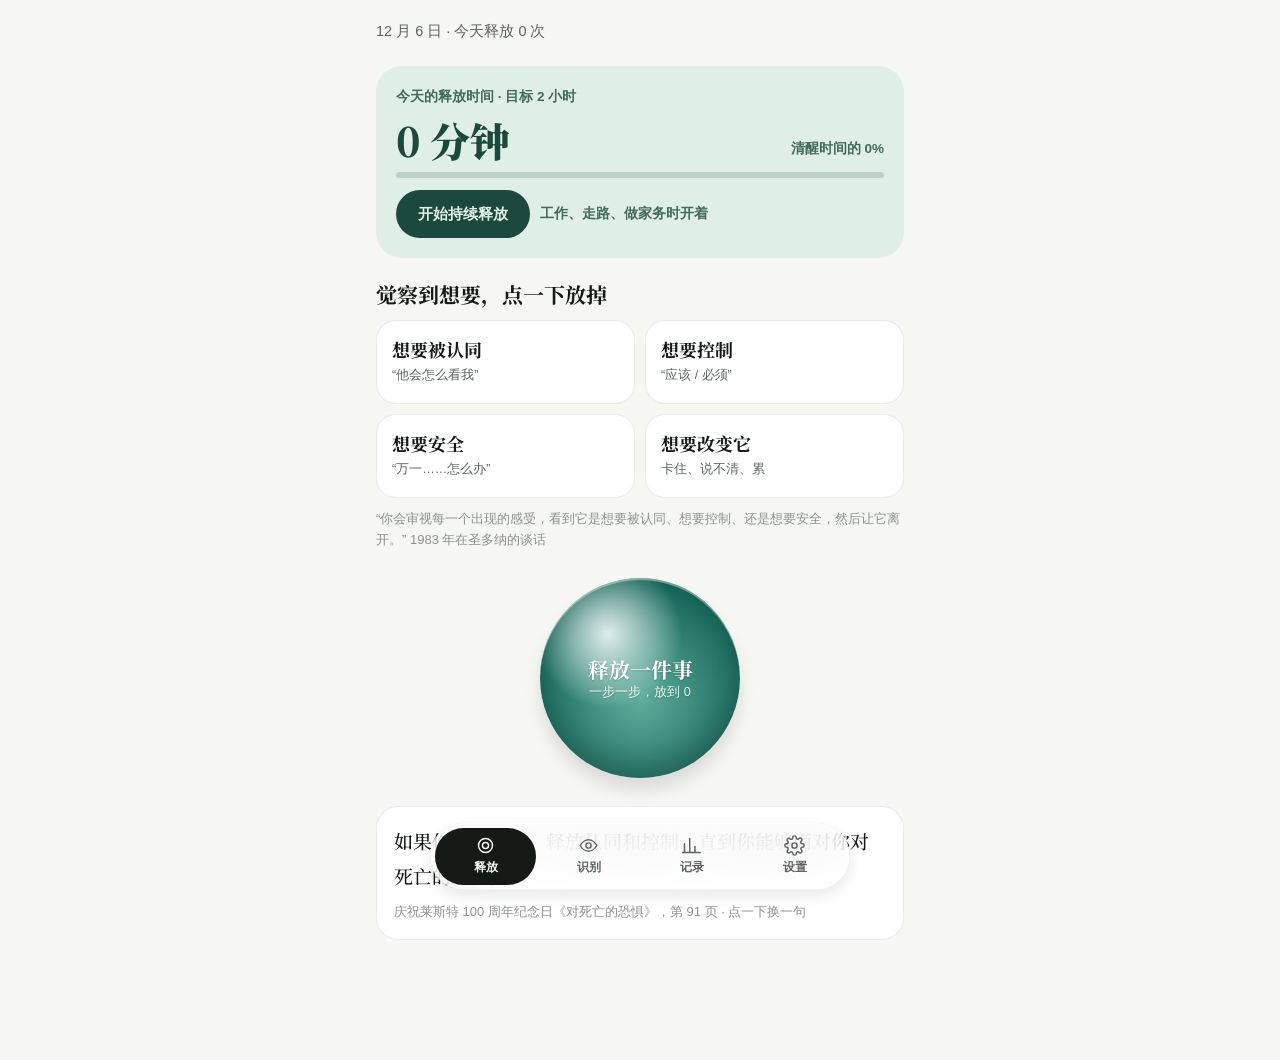
==== release-tool/index.html @ a94d062c "Add standalone all-day release tool (release-tool/) Co-Authored-By: Claude Opus 5.5 <noreply@anthrop" ====
<!doctype html>
<html lang="zh-CN">
<head>
<meta charset="utf-8">
<meta name="viewport" content="width=device-width,initial-scale=1,viewport-fit=cover">
<meta name="theme-color" content="#16685a">
<meta name="apple-mobile-web-app-capable" content="yes">
<meta name="apple-mobile-web-app-title" content="释放随身">
<link rel="manifest" href="manifest.json">
<link rel="icon" href="icon.svg" type="image/svg+xml">
<link rel="apple-touch-icon" href="icon.svg">
<style>[hidden]{display:none!important}</style>
</head>
<body>
<title>释放随身</title>
<meta name="claude:viewport-fit-sides" content="cover">
<link rel="stylesheet" href="https://fonts.googleapis.com/css2?family=Noto+Serif+SC:wght@500;700;900&display=swap">
<style>
/* Layout: a single phone-sized column; the orb is the centre of gravity. Glass only on the floating tab bar and the check-in banner. */
:root{
  --ground:#f6f6f3; --surface:#ffffff; --ink:#151a17; --ink-2:#5b645f; --ink-3:#8b938e; --line:rgba(21,26,23,.09); --wash:rgba(21,26,23,.05);
  --accent:#16685a; --accent-ink:#ffffff; --accent-wash:rgba(22,104,90,.10); --tile:#dfeee6; --tile-ink:#1b4a3c;
  --orb-2:#5fae9c; --orb-3:#16685a; --bad:#b4392f;
  --glass:rgba(255,255,255,.72); --glass-edge:rgba(255,255,255,.9); --shade:rgba(21,26,23,.10); --scrim:rgba(10,14,12,.32);
  --serif:"Noto Serif SC","Songti SC","STSong",serif;
  --sans:-apple-system,BlinkMacSystemFont,"SF Pro Text","PingFang SC","Hiragino Sans GB","Noto Sans SC","Microsoft YaHei",sans-serif;
  --ease:cubic-bezier(.22,1,.36,1);
}
@media (prefers-color-scheme: dark){:root:not([data-theme="light"]){
  --ground:#0f1211; --surface:#181c1b; --ink:#e9eeeb; --ink-2:#a3aca7; --ink-3:#737c77; --line:rgba(233,238,235,.10); --wash:rgba(233,238,235,.06);
  --accent:#63c2ab; --accent-ink:#0b1311; --accent-wash:rgba(99,194,171,.13); --tile:#1b2b26; --tile-ink:#bfe6d8;
  --orb-2:#3f8d7b; --orb-3:#8fd8c5; --bad:#f08a80;
  --glass:rgba(30,35,33,.72); --glass-edge:rgba(255,255,255,.10); --shade:rgba(0,0,0,.35); --scrim:rgba(0,0,0,.5); color-scheme:dark}}
:root[data-theme="dark"]{
  --ground:#0f1211; --surface:#181c1b; --ink:#e9eeeb; --ink-2:#a3aca7; --ink-3:#737c77; --line:rgba(233,238,235,.10); --wash:rgba(233,238,235,.06);
  --accent:#63c2ab; --accent-ink:#0b1311; --accent-wash:rgba(99,194,171,.13); --tile:#1b2b26; --tile-ink:#bfe6d8;
  --orb-2:#3f8d7b; --orb-3:#8fd8c5; --bad:#f08a80;
  --glass:rgba(30,35,33,.72); --glass-edge:rgba(255,255,255,.10); --shade:rgba(0,0,0,.35); --scrim:rgba(0,0,0,.5); color-scheme:dark}
*{box-sizing:border-box}
html,body{background:var(--ground);color:var(--ink)}
body{margin:0;font-family:var(--sans);font-size:16px;line-height:1.65;-webkit-font-smoothing:antialiased;-webkit-tap-highlight-color:transparent}
body::before{content:"";position:fixed;inset:0 0 auto;height:env(safe-area-inset-top,0px);z-index:30;background:var(--ground)}
button{font:inherit;color:inherit;background:none;border:0;padding:0;cursor:pointer}
a{color:inherit}
:focus-visible{outline:2px solid var(--accent);outline-offset:3px;border-radius:10px}
h1,h2,h3,p{margin:0}
h1,h2,h3{font-family:var(--serif);font-weight:700;text-wrap:balance}
h1{font-size:30px;line-height:1.3}
h2{font-size:21px;line-height:1.4}
.serif{font-family:var(--serif)}
.meta{font-size:14.5px;color:var(--ink-2)}
.cap{font-size:13px;color:var(--ink-3)}
main{max-width:560px;margin:0 auto;padding-block:20px 120px;padding-left:max(16px,env(safe-area-inset-left,0px));padding-right:max(16px,env(safe-area-inset-right,0px));display:flex;flex-direction:column;gap:22px}
.row{display:flex;gap:10px;flex-wrap:wrap;align-items:center}
.split{display:flex;justify-content:space-between;align-items:baseline;gap:12px}
.btn{display:inline-flex;align-items:center;justify-content:center;gap:8px;min-height:48px;padding:0 22px;border-radius:999px;font-size:15px;font-weight:600;background:var(--wash);transition:transform .15s,background .2s}
.btn:active{transform:scale(.96)}
.btn.solid{background:var(--ink);color:var(--ground)}
.btn.acc{background:var(--accent);color:var(--accent-ink)}
.btn.sm{min-height:36px;padding:0 14px;font-size:13.5px}
.btn:disabled{opacity:.35}
.card{background:var(--surface);border-radius:22px;padding:18px;box-shadow:inset 0 0 0 1px var(--line)}
.bar{height:6px;border-radius:3px;background:var(--line);overflow:hidden}
.bar i{display:block;height:100%;border-radius:3px;background:var(--accent);transition:width .6s var(--ease)}

/* header + today */
.top{display:flex;justify-content:space-between;align-items:center}
.streak{display:inline-flex;align-items:center;gap:6px;font-weight:700;font-size:14px;color:var(--ink-2)}
.streak svg{width:16px;height:16px;color:#c2581d}
.today{background:var(--tile);color:var(--tile-ink);border-radius:26px;padding:20px;display:flex;flex-direction:column;gap:12px}
.today .big{font-family:var(--serif);font-weight:900;font-size:40px;line-height:1;font-variant-numeric:tabular-nums}
.today .bar{background:color-mix(in srgb,var(--tile-ink) 18%,transparent)}
.today .bar i{background:var(--tile-ink)}
.today .k{font-size:13.5px;font-weight:600;opacity:.8}
.live{display:inline-flex;align-items:center;gap:8px;font-variant-numeric:tabular-nums;font-weight:700}
.live i{width:8px;height:8px;border-radius:50%;background:var(--tile-ink)}
.today .btn{background:var(--tile-ink);color:var(--tile)}
.today .btn.ghost{background:color-mix(in srgb,var(--tile-ink) 12%,transparent);color:var(--tile-ink)}

/* orb */
.orbbox{display:grid;place-items:center;padding:6px 0}
.orbbtn{width:min(52vw,200px);aspect-ratio:1;border-radius:50%;position:relative;display:grid;place-items:center;transition:transform .4s var(--ease)}
.orbbtn:active{transform:scale(.95)}
.orb{position:absolute;inset:0;border-radius:50%;
  background:radial-gradient(circle at 34% 28%,rgba(255,255,255,.85),rgba(255,255,255,0) 38%),radial-gradient(circle at 50% 60%,var(--orb-2),var(--orb-3) 72%);
  box-shadow:inset 0 -14px 28px rgba(0,0,0,.18),inset 0 2px 0 rgba(255,255,255,.4),0 12px 16px rgba(21,26,23,.12)}
.orbbtn .lbl{position:relative;font-family:var(--serif);font-weight:700;font-size:21px;color:#fff;text-shadow:0 1px 2px rgba(0,0,0,.2);text-align:center;line-height:1.4}
.orbbtn .lbl small{display:block;font-family:var(--sans);font-size:12.5px;font-weight:500;opacity:.9}
.breathe{animation:breathe 7s ease-in-out infinite}
@keyframes breathe{0%,100%{transform:scale(.95)}50%{transform:scale(1.03)}}

/* quick release */
.quick{display:grid;grid-template-columns:repeat(2,minmax(0,1fr));gap:10px}
.q{background:var(--surface);border-radius:20px;padding:15px 16px;text-align:left;display:flex;flex-direction:column;gap:2px;box-shadow:inset 0 0 0 1px var(--line);transition:transform .15s var(--ease),background .25s;position:relative;min-height:84px}
.q:active{transform:scale(.96)}
.q b{font-family:var(--serif);font-size:18px}
.q small{font-size:12.5px;color:var(--ink-2);line-height:1.5}
.q .n{position:absolute;right:14px;top:12px;font-family:var(--serif);font-weight:900;font-size:22px;color:var(--accent);font-variant-numeric:tabular-nums}
.q.pop{background:var(--accent-wash)}
.quote{font-family:var(--serif);font-weight:500;font-size:19px;line-height:1.8;text-align:left}

/* tab bar */
.dock{position:fixed;left:0;right:0;bottom:calc(10px + env(safe-area-inset-bottom,0px));z-index:20;display:flex;justify-content:center;padding-left:max(12px,env(safe-area-inset-left,0px));padding-right:max(12px,env(safe-area-inset-right,0px));pointer-events:none}
.tabs{pointer-events:auto;display:flex;gap:2px;padding:5px;border-radius:999px;width:100%;max-width:420px;background:var(--glass);-webkit-backdrop-filter:blur(24px) saturate(180%);backdrop-filter:blur(24px) saturate(180%);box-shadow:inset 0 1px 0 var(--glass-edge),inset 0 0 0 .5px var(--line),0 6px 14px var(--shade)}
.tabs button{flex:1;display:flex;flex-direction:column;align-items:center;gap:2px;padding:7px 2px;border-radius:999px;font-size:12px;font-weight:600;color:var(--ink-2)}
.tabs svg{width:21px;height:21px}
.tabs .on{background:var(--ink);color:var(--ground)}

/* full-screen guided release */
.fx{position:fixed;inset:0;z-index:40;background:var(--ground);display:flex;flex-direction:column;animation:up .35s var(--ease) both}
@keyframes up{from{transform:translateY(24px);opacity:0}}
.fx-top{display:flex;align-items:center;gap:12px;padding:calc(10px + env(safe-area-inset-top,0px)) max(16px,env(safe-area-inset-right,0px)) 10px max(16px,env(safe-area-inset-left,0px))}
.fx-top .segs{flex:1}
.iconbtn{width:40px;height:40px;border-radius:50%;display:grid;place-items:center;color:var(--ink-2);flex:none}
.iconbtn svg{width:20px;height:20px}
.segs{display:grid;grid-auto-flow:column;grid-auto-columns:1fr;gap:5px}
.segs i{height:4px;border-radius:2px;background:var(--line);transition:background .4s}
.segs i.on{background:var(--accent)}
.fx-body{flex:1;overflow:auto;padding:10px max(16px,env(safe-area-inset-right,0px)) 24px max(16px,env(safe-area-inset-left,0px))}
.fx-in{max-width:560px;margin:0 auto;display:flex;flex-direction:column;gap:18px;animation:swap .3s var(--ease) both}
@keyframes swap{from{opacity:0;transform:translateX(12px)}}
.fx-foot{display:flex;gap:10px;justify-content:space-between;align-items:center;padding:12px max(16px,env(safe-area-inset-right,0px)) calc(12px + env(safe-area-inset-bottom,0px)) max(16px,env(safe-area-inset-left,0px));border-top:1px solid var(--line);background:var(--ground)}
.fx-foot>*{max-width:560px}
.chips{display:flex;gap:8px;flex-wrap:wrap}
.chip{padding:8px 14px;border-radius:999px;background:var(--surface);box-shadow:inset 0 0 0 1px var(--line);font-size:14px;font-weight:600}
.chip.on{background:var(--ink);color:var(--ground);box-shadow:none}
input[type=text],input[type=search],textarea{width:100%;font:inherit;color:var(--ink);background:var(--surface);border:0;border-radius:16px;padding:13px 16px;box-shadow:inset 0 0 0 1px var(--line)}
textarea{min-height:90px;resize:vertical}
input::placeholder,textarea::placeholder{color:var(--ink-3)}
.meter{background:var(--surface);border-radius:18px;padding:14px 16px;box-shadow:inset 0 0 0 1px var(--line);display:flex;flex-direction:column;gap:4px}
.meter input{width:100%;accent-color:var(--accent);height:28px}
.mnum{font-family:var(--serif);font-weight:900;font-size:30px;line-height:1;color:var(--accent);font-variant-numeric:tabular-nums}
.emo{display:flex;flex-direction:column;gap:12px}
.lv{display:grid;grid-template-columns:4.6em minmax(0,1fr);gap:8px;align-items:start}
.lv>b{font-family:var(--serif);padding-top:5px;font-size:15px}
.lv>b small{display:block;font-family:var(--sans);font-weight:500;font-size:11.5px;color:var(--ink-3)}
.lv.dim{opacity:.3}
.words{display:flex;flex-wrap:wrap;gap:6px}
.words button{padding:6px 11px;border-radius:999px;background:var(--surface);box-shadow:inset 0 0 0 1px var(--line);font-size:14px}
.words button.hit{background:var(--accent-wash);color:var(--accent);box-shadow:none;font-weight:700}
.wcard{width:100%;background:var(--surface);border-radius:20px;padding:16px 18px;text-align:left;display:flex;flex-direction:column;gap:8px;box-shadow:inset 0 0 0 1px var(--line)}
.wcard:active{box-shadow:inset 0 0 0 2px var(--accent)}
.wcard .h{display:flex;justify-content:space-between;align-items:center;gap:8px}
.wcard .h b{font-family:var(--serif);font-size:19px}
.wcard ul{margin:0;padding-left:1.1em;font-size:14px;line-height:1.65}
.say{display:flex;flex-wrap:wrap;gap:6px}
.say span{font-size:12.5px;padding:3px 10px;border-radius:999px;background:var(--wash);color:var(--ink-2)}
.badge{font-size:12px;font-weight:700;padding:3px 10px;border-radius:999px;background:var(--accent);color:var(--accent-ink);flex:none}
.stage{display:flex;flex-direction:column;align-items:center;gap:20px;padding:8px 0}
.ball{width:var(--s,220px);height:var(--s,220px);position:relative;opacity:var(--o,1);transition:width 1.1s var(--ease),height 1.1s var(--ease),opacity 1.1s}
.say-big{font-family:var(--serif);font-weight:500;font-size:21px;line-height:1.8;text-align:center}
.note{border-radius:16px;padding:14px 16px;background:var(--accent-wash);font-size:14px;line-height:1.7}
.levels{display:grid;grid-template-columns:repeat(3,minmax(0,1fr));gap:8px}
.levels button{padding:10px 4px;border-radius:14px;background:var(--surface);box-shadow:inset 0 0 0 1px var(--line);font-family:var(--serif);font-weight:700;font-size:15px}
.levels button.cap-l{color:var(--accent)}
.levels button.on{background:var(--ink);color:var(--ground);box-shadow:none}
.done-num{font-family:var(--serif);font-weight:900;font-size:60px;line-height:1;text-align:center;font-variant-numeric:tabular-nums}

/* check-in banner */
.ping{position:fixed;left:50%;top:calc(10px + env(safe-area-inset-top,0px));transform:translateX(-50%);z-index:50;width:min(560px,calc(100% - 24px));border-radius:22px;padding:14px;
  background:var(--glass);-webkit-backdrop-filter:blur(24px) saturate(180%);backdrop-filter:blur(24px) saturate(180%);box-shadow:inset 0 1px 0 var(--glass-edge),inset 0 0 0 .5px var(--line),0 8px 16px var(--shade);display:flex;flex-direction:column;gap:10px;animation:down .35s var(--ease) both}
@keyframes down{from{transform:translate(-50%,-16px);opacity:0}}
.ping .pq{display:grid;grid-template-columns:repeat(4,minmax(0,1fr));gap:6px}
.ping .pq button{padding:9px 2px;border-radius:12px;background:var(--surface);font-size:13px;font-weight:700;box-shadow:inset 0 0 0 1px var(--line)}

/* records */
.figs{display:grid;grid-template-columns:repeat(3,minmax(0,1fr));gap:10px}
.figs div{display:flex;flex-direction:column}
.figs b{font-family:var(--serif);font-size:28px;font-weight:900;line-height:1.15;font-variant-numeric:tabular-nums}
.figs span{font-size:12.5px;color:var(--ink-2)}
.week{display:grid;grid-template-columns:repeat(7,minmax(0,1fr));gap:8px;align-items:end;height:130px}
.week div{display:flex;flex-direction:column;align-items:center;gap:6px;height:100%;justify-content:flex-end}
.week i{display:block;width:100%;border-radius:8px 8px 3px 3px;background:var(--accent);min-height:3px}
.week i.goal{background:var(--accent-wash);box-shadow:inset 0 0 0 1px var(--accent)}
.week span{font-size:11.5px;color:var(--ink-3);font-variant-numeric:tabular-nums}
.list{background:var(--surface);border-radius:20px;overflow:hidden;box-shadow:inset 0 0 0 1px var(--line)}
.list>*{display:flex;gap:12px;align-items:center;padding:12px 16px;position:relative}
.list>*+*::before{content:"";position:absolute;top:0;left:16px;right:0;border-top:1px solid var(--line)}
.list .grow{flex:1;min-width:0;display:flex;flex-direction:column;gap:2px}
.list small{font-size:12.5px;color:var(--ink-2)}
.time{font-variant-numeric:tabular-nums;font-size:13px;color:var(--ink-3);flex:none;width:3em}
.tag{font-size:12px;padding:2px 9px;border-radius:999px;background:var(--wash);color:var(--ink-2);font-weight:600}
.tag.a{background:var(--accent-wash);color:var(--accent)}
.opts{display:flex;gap:6px;flex-wrap:wrap}
.opts button{padding:8px 14px;border-radius:999px;background:var(--surface);box-shadow:inset 0 0 0 1px var(--line);font-size:14px;font-weight:600}
.opts button.on{background:var(--ink);color:var(--ground);box-shadow:none}
.ref{display:flex;flex-direction:column;gap:10px}
@media (prefers-color-scheme: dark){:root:not([data-theme="light"]) .orbbtn .lbl{color:#0b1311;text-shadow:none}}
:root[data-theme="dark"] .orbbtn .lbl{color:#0b1311;text-shadow:none}
@media (prefers-reduced-motion:reduce){*{animation:none!important;transition:none!important}}
</style>

<main id="main"></main>
<div class="dock"><nav class="tabs" id="tabs" aria-label="主导航"></nav></div>
<div id="layer"></div>

<script>
(function(){
const QUOTES=[{"q":"最基本的就是持续释放。","c":"The Way","t":"Lesson 2 · 2-2","p":9},{"q":"你们有没有特别注意去持续释放欲望，放走更多、放走更多、放走更多，直到没有更多？","c":"The Right Path","t":"开篇","p":45},{"q":"你会审视每一个出现的感受，看到它是想要被认同、想要控制、还是想要安全，然后让它离开。","c":"百年纪念","t":"1983 年在圣多纳的谈话","p":243},{"q":"所以当你去做，这是非常轻松容易的，它们就像波浪一样浮现并离开，直到波浪停止，你也就完成了。","c":"The Way","t":"Lesson 1","p":1},{"q":"从现在开始，任何你想要的东西，都通过释放来得到它。","c":"The Way","t":"Lesson 1","p":1},{"q":"一开始可能是一天抽出一小时，然后是早上的一个小时和晚上的一个小时，接着是几个小时，然后是半天，最后你会花上一整天时间。","c":"莱斯特·利文森的私教课","t":"没有限制 Part 2","p":115},{"q":"让心智完全安静下来，就是这么简单。","c":"莱斯特·利文森的私教课","t":"释放对自由的抗拒 Part 1","p":95},{"q":"当它开始浮现，请让它离开。","c":"The Way","t":"Lesson 4","p":18},{"q":"你现在就是完全自由的，你是全能的，你是全知的，你是全在的。","c":"The Way","t":"Lesson 5","p":22},{"q":"如果你觉得累了，就释放“想要改变疲惫”，你就会恢复精力。","c":"莱斯特·利文森静修会","t":"2-2","p":140},{"q":"释放“想要改变这个模糊不清的感受”","c":"The Way","t":"Lesson 1","p":1},{"q":"当你释放了那些，在它们底端的“对死亡的恐惧”，就会自然地、明显可察觉地浮现出来，给你去释放。","c":"The Way","t":"Lesson 1","p":1},{"q":"你设置了一个缺乏、想要、欲望去搅动你的心智，当你填补了这个欲望，心智变得安静起来，从而你仅仅是存在时，这就是你所感觉到的快乐","c":"The Way","t":"Lesson 5","p":22},{"q":"你必须想要自由超过你想要这个世界。","c":"The Way","t":"Lesson 1","p":1},{"q":"无论你想要什么，仅仅通过释放来得到，我把“仅仅”这个词划重点。","c":"The Way","t":"Lesson 1","p":1},{"q":"感受并不会咬你、不会对你开枪、不会击中你的头。","c":"The Way","t":"Lesson 1","p":1},{"q":"抛出这些“为什么”实际上是在刻意逃避做释放。","c":"The Way","t":"Lesson 1","p":1},{"q":"当你释放了，你会体验到自己不是行为者的感觉。","c":"The Way","t":"Lesson 3","p":14},{"q":"这不是强迫自己，而是一种放手，让它是的感觉。","c":"The Way","t":"Lesson 3","p":14},{"q":"因为每一分被压抑的感受都在压力下想要消耗它自己。","c":"The Way","t":"Lesson 4","p":18},{"q":"你必须想要自由超过你想要世界。","c":"The Way","t":"Lesson 5","p":22},{"q":"横在你和你的终极幸福之间的唯一事物就是被压抑着的感受。","c":"The Way","t":"Lesson 6 · 6-1","p":28},{"q":"每一个关于爱的感受都是“非爱的感受”。","c":"The Way","t":"Lesson 6 · 6-1","p":28},{"q":"心智是你构建起来的东西，它是你所有念头和感受的总和。","c":"The Way","t":"Lesson 6 · 6-1","p":28},{"q":"所以，我们再一次想要它的事实证明了我们从未满足过它。","c":"The Way","t":"Lesson 6 · 6-3","p":38},{"q":"如果我真的想要它，我会放下一切，并只管去做。","c":"The Way","t":"Lesson 6 · 6-3","p":38},{"q":"但感受只是程序而已，是我们对外部世界做出反应的潜意识自动化程序。","c":"The Right Path","t":"与莱斯特的谈话 第一卷","p":55},{"q":"每一个感受都是为了维持身体的生存而作为一种生存程序被植入的。","c":"The Right Path","t":"与莱斯特的谈话 第一卷","p":55},{"q":"每一个不可能，无论多么不可能，当我们对它完全释放时，都会立即变成可能","c":"The Right Path","t":"与莱斯特的谈话 第一卷","p":55},{"q":"以无欲为目标，以释放你所有的欲望为目标","c":"The Right Path","t":"与莱斯特的谈话 第一卷","p":55},{"q":"欲望是一种匮乏的痛苦，放下对拥有它的欲望，这会暂时让我们的心智安静下来，在那一刻，我们只是存在。","c":"The Right Path","t":"与莱斯特的谈话 第二卷","p":62},{"q":"无论你想要什么，在这里实现的最慢。","c":"The Right Path","t":"第三、四卷 · 分离","p":76},{"q":"随着你放手，随着你释放，随着你脱离身体，你的存在会不断扩展，直到最终，你仅仅只是你的存在。","c":"The Right Path","t":"第三、四卷 · 分离","p":76},{"q":"每一个感受都是为了这个物理身体，作为生存程序被放入的，但是每个感受实际上都是反生存的。","c":"The Right Path","t":"第三、四卷 · 获得自由","p":79},{"q":"不再有感受，你的心智就安静了，你的真我就会显现。","c":"The Right Path","t":"第三、四卷 · 获得自由","p":79},{"q":"对死亡的恐惧也仅仅只是一种感受罢了，事实是你不会死。","c":"The Right Path","t":"第三、四卷 · 给予","p":81},{"q":"释放对死亡的恐惧，下一步释放与“一”的分离感就没那么困难了。","c":"The Right Path","t":"第三、四卷 · 小我","p":83},{"q":"大多数人释放是为了把这个世界变成一个更好的世界","c":"The Right Path","t":"第三、四卷 · 通往顶端的路","p":83},{"q":"不是因为那个人帮你满足了你的欲望，所以你的心智变得安静了，而是心智安静下来了，这就是快乐。","c":"庆祝莱斯特 100 周年纪念日","t":"开篇","p":85},{"q":"你必须想要自由超过想要世界上的任何其他事物。","c":"庆祝莱斯特 100 周年纪念日","t":"开篇","p":85},{"q":"不要再到它所不在的地方寻找了，发现你的快乐是什么——当你的心智安静下来，你就只是存在。","c":"庆祝莱斯特 100 周年纪念日","t":"想要自由","p":87},{"q":"你释放得越多，你就能释放越多，你就越能往下深入并拉出更沉重的垃圾","c":"庆祝莱斯特 100 周年纪念日","t":"想要自由","p":87},{"q":"我们的垃圾闻起来很香，我们已经习惯了，我们不想释放它","c":"庆祝莱斯特 100 周年纪念日","t":"自由状态","p":87},{"q":"所以，好好利用这个世界的沉重吧，释放它，直到没有任何沉重。","c":"庆祝莱斯特 100 周年纪念日","t":"自由状态","p":87},{"q":"如果你想知道它是什么样子，释放所有的限制，你就会看到。","c":"庆祝莱斯特 100 周年纪念日","t":"全在","p":90},{"q":"一天 24 小时，你都在为了生存而处于守卫状态，当你想要生存时，你的心智永远都不会安静下来，一直都是生死攸关。","c":"庆祝莱斯特 100 周年纪念日","t":"身体和心智","p":91},{"q":"真正的底线是对死亡的恐惧，当这些感受出现时，释放它们，直到不再有任何对死亡的恐惧。","c":"庆祝莱斯特 100 周年纪念日","t":"对死亡的恐惧","p":91},{"q":"如果你被淹没了，释放认同和控制，直到你能够面对你对死亡的恐惧。","c":"庆祝莱斯特 100 周年纪念日","t":"对死亡的恐惧","p":91},{"q":"释放它，你就超越了业力，你不是在解决它。","c":"庆祝莱斯特 100 周年纪念日","t":"关于业力","p":92},{"q":"你只是纯粹地想让他们得到他们想要的","c":"庆祝莱斯特 100 周年纪念日","t":"家人与释放","p":92},{"q":"你必须想要它超过你想要世界上的任何事","c":"庆祝莱斯特 100 周年纪念日","t":"获得自由","p":93},{"q":"每个人都拥有他或她想要的东西，你喜欢自己所拥有的吗？","c":"庆祝莱斯特 100 周年纪念日","t":"获得自由","p":93},{"q":"它是你的心智，是你让它变得嘈杂，你可以让它安静下来。","c":"莱斯特·利文森的私教课","t":"释放对自由的抗拒 Part 1","p":95},{"q":"心智永远无法让心智安静。因为心智是错误地寻求生存、安全、认同和控制的机制","c":"莱斯特·利文森的私教课","t":"释放对自由的抗拒 Part 2","p":96},{"q":"让感受浮现出来，觉察它们下面的想要被认同或想要控制，然后让它们出去。","c":"莱斯特·利文森的私教课","t":"释放对自由的抗拒 Part 2","p":96},{"q":"心智是一个非常简单的东西，它就是我们所有念头和感受的总和。","c":"莱斯特·利文森的私教课","t":"释放对自由的抗拒 Part 3","p":98},{"q":"释放获取知识的尝试，所有的知识都是分离的。真正的知识不是知识，是存在。","c":"莱斯特·利文森的私教课","t":"你能做任何事 Part 2","p":101},{"q":"你所有的想要都必须集中于“想要自由”，那么，你会在几个月内得到它。","c":"莱斯特·利文森的私教课","t":"你能做任何事 Part 3","p":102},{"q":"你怎样让心智安静呢？通过释放心智的驱动，也就是感受。","c":"莱斯特·利文森的私教课","t":"你不是身体和心智 Part 1","p":104},{"q":"在你释放相当的认同和控制之前，你无法直面自己对死亡的恐惧，它在你的内心是如此深沉、如此沉重。","c":"莱斯特·利文森的私教课","t":"你不是身体和心智 Part 3","p":107},{"q":"你利用这个世界来激起、带出感受，这样你就能释放它们。","c":"莱斯特·利文森的私教课","t":"获得自由 Part 1","p":109},{"q":"针对你的目标做释放是好的，不是为了追逐它们，而是为了让阻碍的感受浮现出来，这样你就可以释放那些感受。","c":"莱斯特·利文森的私教课","t":"获得自由 Part 1","p":109},{"q":"你生命中所做的每一件事都是在浪费时间，除了释放。","c":"莱斯特·利文森的私教课","t":"获得自由 Part 1","p":109},{"q":"问问你自己“为什么我不让它持续，并在几周内走完全程呢？”","c":"莱斯特·利文森的私教课","t":"获得自由 Part 2","p":111},{"q":"如果你释放那些障碍、那些感受，你能够拥有、成为、做任何你想做或想要的。","c":"莱斯特·利文森的私教课","t":"获得自由 Part 3","p":112},{"q":"你要做的是认识到你有多不想要这个自由状态，这是你必须做的第一件事，你必须面对它。","c":"莱斯特·利文森的私教课","t":"终极自由 Part 2","p":120},{"q":"而唯一能让你活在当下的方式就是不带有任何感受。","c":"莱斯特·利文森静修会","t":"1-1","p":125},{"q":"身体只不过是一台垃圾制造机，每个人都知道它不会永远运转下去，但我们都在试图让它无限期地持续下去。","c":"莱斯特·利文森静修会","t":"1-2","p":129},{"q":"这很简单，摆脱你的感受，你就会一直处于顶端。","c":"莱斯特·利文森静修会","t":"1-2","p":129},{"q":"所以我说，停止追逐彩虹，停止创造匮乏，这就是所谓的“欲望”，立刻释放那个匮乏的痛苦，只是做你自己。","c":"莱斯特·利文森静修会","t":"2-1","p":135},{"q":"安静心智就是摆脱思考的驱动，即感受。","c":"莱斯特·利文森静修会","t":"2-1","p":135},{"q":"现在释放这些程序其实是在解除小我程序。小我是我们所有程序的总和。","c":"莱斯特·利文森静修会","t":"3-1","p":145},{"q":"正如我们所知道的，控制并不是一个不好的词，也不是一件坏事情，“想要”才是。","c":"莱斯特·利文森静修会","t":"3-2","p":151},{"q":"更具体地说，业力就是程序。基本的程序是感受，而最基本的程序就是分离的感受。","c":"莱斯特·利文森静修会","t":"3-2","p":151},{"q":"倾向是一种惯性、是一种感受，它是一种感受，倾向从时间伊始就建立起来了","c":"与莱斯特的炉边漫谈","t":"寻找幸福 2","p":159},{"q":"你必须释放 “我不能”，因为如果你认为自己做不到，事情就会如你所想的那样发展。","c":"与莱斯特的炉边漫谈","t":"寻找幸福 3","p":160},{"q":"引导员的技能是让他们处理一个感受，让那个感受浮现出来","c":"与莱斯特的炉边漫谈","t":"活在当下 1","p":162},{"q":"如果你陷入低谷时，直面那个感受","c":"与莱斯特的炉边漫谈","t":"活在当下 1","p":162},{"q":"通过直面我的感受，引发焦虑的根源就很清晰地呈现出来了，根本不需要思考探究它","c":"与莱斯特的炉边漫谈","t":"活在当下 1","p":162},{"q":"直面一个感受就是将一个感受追溯到一个更基本的感受，直到你感受到根源的感受——想要控制或想要被认同。","c":"与莱斯特的炉边漫谈","t":"活在当下 2","p":163},{"q":"在心智中坚持你想要的，然后带着它已经完成了的感觉放手。","c":"与莱斯特的炉边漫谈","t":"贪恋与厌恶 Attachments and Aversions 1","p":165},{"q":"当你放下想法时，那种存在的感觉一直在那里，是想法覆盖了它。","c":"与莱斯特的炉边漫谈","t":"贪恋与厌恶 Attachments and Aversions 2","p":167},{"q":"除了缺乏爱的感受以外，不存在任何情绪，仅此而已。","c":"与莱斯特的炉边漫谈","t":"摆脱自身限制 Riding Yourself of Limitations 2","p":171},{"q":"一个人只有去爱，才能感受到爱。","c":"与莱斯特的炉边漫谈","t":"沟通与爱 3","p":177},{"q":"所以，（完全释放)之前我们是感受的奴隶，之后感受是我们的奴隶。","c":"与莱斯特的炉边漫谈","t":"关于释放","p":181},{"q":"通过触及它背后的基础感受，并消除基础感受，因此，通过切断根","c":"与莱斯特的炉边漫谈","t":"关于释放","p":181},{"q":"我们基本的固有的本质都是爱，仅仅是爱，它被我们压抑的感受覆盖和抑制了。","c":"与莱斯特的炉边漫谈","t":"关于释放","p":181},{"q":"你的心智是你所有想法和感受的总和。","c":"与莱斯特的炉边漫谈","t":"展示波澜不惊 1","p":182},{"q":"让它们上来，然后真正地把它们倒掉。","c":"与莱斯特的炉边漫谈","t":"展示波澜不惊 1","p":182},{"q":"当潜意识感受不再阻碍我们时，我们就能完全掌控自己的感受。","c":"与莱斯特的炉边漫谈","t":"展示波澜不惊 2","p":185},{"q":"我已经使用了释放法，我到达了生活中没有任何问题的状态","c":"与莱斯特的炉边漫谈","t":"展示波澜不惊 3","p":187},{"q":"思考是由强迫引发的。我们的感受驱动了我们的想法。","c":"与莱斯特的炉边漫谈","t":"展示波澜不惊 5","p":191},{"q":"当你的心智是平静到没有任何想法时，这就是终极状态，除非你想要放入一个想法。","c":"与莱斯特的炉边漫谈","t":"展示波澜不惊 5","p":191},{"q":"爱其实是我们最基本的天性，所有这些潜意识的感受掩盖了它。","c":"与莱斯特的炉边漫谈","t":"展示波澜不惊 5","p":191},{"q":"我们的思考是由我们的感受驱动的","c":"百年纪念","t":"发展释放法","p":197},{"q":"测试意味着怀疑，而只要有任何怀疑存在，任何怀疑都会让它失效。","c":"百年纪念","t":"莱斯特的觉醒","p":203},{"q":"每一个幸福的感受都是在感受真我，真我是唯一存在的幸福。","c":"百年纪念","t":"主人身份","p":212},{"q":"她想要的不过是让我说出那个能解决她世俗问题的咒语，我无法做到，也没人能做到。","c":"百年纪念","t":"老师和学生","p":215},{"q":"真正要做的是——释放对事物、对人的渴望。","c":"百年纪念","t":"积极的想法和欲望","p":219},{"q":"每次我们这么做，我们把潜意识的想法变成有意识的，然后有意识地释放它。","c":"百年纪念","t":"我是谁","p":235},{"q":"所以方法就是让“我是什么？”那个问题继续下去，当干扰的念头出现时，看着它，然后释放它。","c":"百年纪念","t":"自由的时间","p":237},{"q":"现在我释放了它，因为我发现我的安全在于我有随时创造财富的能力。","c":"百年纪念","t":"实现丰盛（屁股系统）","p":239},{"q":"我的建议是你现在就这么做，想一想就让事情发生，就像你找到一个停车位一样，在你想要的一切上去实践。","c":"百年纪念","t":"冲突","p":240},{"q":"每一个感受都是一个对生存的驱动程序。","c":"百年纪念","t":"1983 年在圣多纳的谈话","p":243},{"q":"其实很容易，除非你让它变得困难。","c":"百年纪念","t":"动能","p":245},{"q":"当你首先意识到你真的不接受它，如果你直面这一点，你就能更好地释放它。","c":"百年纪念","t":"动能","p":245},{"q":"但区别在于感受不会再运作你，而是你运作着感受。","c":"百年纪念","t":"莱斯特关于心智","p":248},{"q":"每一个不可能，无论多么不可能，当你对任何事物完全释放之后，都会立即变成可能。","c":"百年纪念","t":"医学","p":256},{"q":"无论你想要的是什么，当你不再担心它的时候，你就知道你已经完全释放了。","c":"百年纪念","t":"医学","p":256},{"q":"无论多么不可能，相信我，无论情况多么不可能，当你完全释放时，它会立即成为可能。","c":"百年纪念","t":"显化物质","p":259},{"q":"所以我们告诉你，设定你的目标，摆脱障碍，摆脱阻碍你实现目标的那些感受，并释放它们","c":"百年纪念","t":"大师与古茹","p":259},{"q":"要知道，想要被认同、控制、安全是导致所有思考的根源。","c":"百年纪念","t":"负起责任","p":261},{"q":"释放一个单位的认同或控制就是释放那个单位之下的每一个感受。","c":"百年纪念","t":"负起责任","p":261},{"q":"你释放了对死亡的恐惧，你就结束了，你离成功很近了，快完成了。","c":"百年纪念","t":"对死亡的恐惧","p":262},{"q":"看看你们的心智有多嘈杂，所以专注于释放认同、控制，这是唯一能帮到你的事情。","c":"百年纪念","t":"不做奴隶","p":265},{"q":"但如果你在我和你说话的时候释放认同和控制，你就能继续前进。","c":"百年纪念","t":"不做奴隶","p":265},{"q":"我会把第一步从“你必须想要自由超过想要被认同和想要控制”改成“你必须想要自由超过想要这个世界上的任何其他东西”。","c":"百年纪念","t":"莱斯特最后的话","p":265},{"q":"所做的事很简单——每一个感受，觉察它，让它出去。","c":"百年纪念","t":"莱斯特最后的话","p":265},{"q":"释放你对死亡的恐惧，你会发现你是永恒的，你完全掌控着你的宇宙。","c":"百年纪念","t":"莱斯特最后的话","p":265},{"q":"如果我是无限的“一”，我便什么也不想要，我是一切。","c":"终极目标第一卷","t":"终极真理 2","p":270},{"q":"所有幸福都是你内在真我的感受，幸福就是如此。","c":"终极目标第一卷","t":"体验真理 1","p":272},{"q":"一、看到我们所是的这个无限存在；二、看到我们强加在它之上的限制，并释放它们。","c":"终极目标第一卷","t":"释放小我 1","p":275},{"q":"所以成长仅仅在于释放我们的小我。","c":"终极目标第一卷","t":"释放小我 2","p":277},{"q":"每当我们被小我驱动时，如果我们释放它，我们就是在释放一点小我。","c":"终极目标第一卷","t":"释放小我 2","p":277},{"q":"每当你感受到幸福的时候，你或多或少都是在感受你的真我","c":"终极目标第一卷","t":"完美的身体 1","p":280},{"q":"带着一个放手的意愿，仅仅是带着放手的意愿，你就释放了一点小我。","c":"终极目标第一卷","t":"心镜 1","p":284},{"q":"所以我说，我们感受到的所有快乐都源于真我，我们感受到的所有痛苦都源于小我。","c":"终极目标第一卷","t":"心镜 2","p":286},{"q":"想着你想要的，你就只会得到你想要的。","c":"终极目标第一卷","t":"创造你想要的一切 2","p":295},{"q":"我们应该放手，让上帝接手，让无限找到把我们想要的东西带给我们的方式。","c":"终极目标第一卷","t":"创造你想要的一切 3","p":296},{"q":"任何带有未来概念的显化行为，都会让它永远地停留在未来。","c":"终极目标第一卷","t":"创造你想要的一切 3","p":296},{"q":"如果我们想要完全觉醒，就必须对发生在我们身上的一切负起全部责任。","c":"终极目标第一卷","t":"静默、爱和恩典 3","p":305},{"q":"我们必须变得更加普世，我们应该放下我们自己的生活，到我们能更多地为他人而活的程度。","c":"终极目标第一卷","t":"拥有一切 1","p":306},{"q":"完全接纳这个宇宙就是完全的自由，这意味着接纳它本来的样子，让它是它所是的样子，除了你自己，不想改变任何东西。","c":"终极目标第一卷","t":"个人达成自由的关键 3","p":312},{"q":"我相信如果我能做到，任何人都可以做到，只要他们有强烈的想要。","c":"终极目标第一卷","t":"莱斯特的发现 1","p":313},{"q":"我们所有的感受都被自动设定为维持我们生存下去的程序","c":"终极目标第一卷","t":"莱斯特的发现 2","p":316},{"q":"仅仅只是因为，为了感受到爱，你必须去爱，这是一扇通往幸福的奇妙之门。","c":"终极目标第二卷","t":"幸福就是爱 1","p":319},{"q":"只有在你停止思考的瞬间，你才能感受到你的真我。","c":"终极目标第二卷","t":"答案一直在这里 2","p":339},{"q":"持续出离的方法就是每天释放小我，并且每天更多地处于真我的觉知中。","c":"终极目标第二卷","t":"答案一直在这里 2","p":339},{"q":"如果我们说我们无法放手，那是因为我们真的不想放手，释放痛苦的渴望还不够强烈。","c":"终极目标第二卷","t":"不存在任何问题 1","p":343},{"q":"所以释放认同或控制的效果比仅仅释放愤怒要强数百倍。","c":"终极目标第二卷","t":"不存在任何问题 2","p":349},{"q":"因为欲望是无法满足的，只有释放它才行得通。","c":"终极目标第二卷","t":"不存在任何问题 2","p":349},{"q":"当你释放时，你就是在上升；当垃圾起作用时，你就会陷进去。","c":"终极目标第二卷","t":"成为你之所是的步骤 1","p":355},{"q":"满足欲望是不可能的，释放它才是完全可行的。","c":"终极目标第二卷","t":"成为你之所是的步骤 1","p":355},{"q":"所以如果你能养成一种习惯，即：留意到你体验到的所有幸福的感受，都出现在你安静下来并只是存在的时候。","c":"终极目标第二卷","t":"成为你之所是的步骤 2","p":359},{"q":"但请记住，当你释放时，你并没有放弃任何东西，反而收获更多。","c":"终极目标第二卷","t":"存在 Beingness 1","p":363},{"q":"这一点你应该用大写字母写在你的笔记里：在高处时释放，升到高处继续释放。","c":"终极目标第二卷","t":"存在 Beingness 2","p":369},{"q":"这就是我想要表达的重点，当你是和谐的，一切就都是完美的。","c":"莱斯特的存在课程第一卷","t":"摆脱错觉","p":374},{"q":"因为你想要认同的原因是为了让自己感到安全，那么你就不会死。","c":"莱斯特的存在课程第一卷","t":"对死亡的恐惧","p":387},{"q":"而且它只是一个感受，但你现在却把它等同于死亡本身，这就是为什么你不允许它出现的原因。","c":"莱斯特的存在课程第一卷","t":"对死亡的恐惧","p":387},{"q":"成长只有一种单一的方式，那就是放下我们的小我。","c":"莱斯特的存在课程第一卷","t":"目标","p":390},{"q":"当你入睡时，你放下了这个世界，对你而言，它消失了。","c":"莱斯特杂谈","t":"关于睡眠与觉醒 Part 1","p":432},{"q":"本课程的第一条警句是：放下所有的欲望等同于放下所有的想法。","c":"莱斯特杂谈","t":"放下欲望","p":436},{"q":"只想着你想要的，你就会一直得到你想要的。","c":"莱斯特杂谈","t":"莱斯特谈意愿力量 1","p":437},{"q":"别做一具身体，认同你的存在，你说“你是”，认同这一点，放下对身体的认同，这就是它的全部了。","c":"莱斯特杂谈","t":"超越欲望","p":467},{"q":"你可以不用得到那个人或物就能释放掉那些念头，然后你就会立即快乐起来。","c":"莱斯特杂谈","t":"幸福在哪里","p":469},{"q":"幸福不过是感受你真正无限的真我，仅此而已。","c":"莱斯特杂谈","t":"莱斯特谈悲伤 1","p":484},{"q":"当你试图逃避疼痛的时候，反而让它变得更真实了。","c":"莱斯特杂谈","t":"莱斯特谈疼痛是什么 1","p":490},{"q":"但我会做的是，我会深入其中去感受它，然后当你感受到它的那一刻，它便消失了。","c":"莱斯特杂谈","t":"莱斯特谈疼痛是什么 1","p":490},{"q":"但我向你保证，如果你感受这个疼痛，它会消失。","c":"莱斯特杂谈","t":"莱斯特谈疼痛是什么 2（有引导）","p":491},{"q":"我们所感受到的疼痛存在于我们的心智之中，它完全是心理上的。","c":"莱斯特杂谈","t":"莱斯特谈疼痛是什么 2（有引导）","p":491},{"q":"如果我不想要香蕉，而我的心智中正抓着香蕉不放，那么我会得到香蕉。","c":"莱斯特杂谈","t":"莱斯特谈疼痛是什么 3","p":493},{"q":"无论你害怕什么，你都会让它降临到自己身上。","c":"莱斯特杂谈","t":"莱斯特谈疼痛是什么 3","p":493}];
const $=s=>document.querySelector(s),$$=s=>document.querySelectorAll(s);
const esc=s=>String(s==null?'':s).replace(/[&<>"]/g,c=>({'&':'&amp;','<':'&lt;','>':'&gt;','"':'&quot;'}[c]));
const store={get(k,d){try{const v=localStorage.getItem('rel:'+k);return v?JSON.parse(v):d}catch(e){return d}},set(k,v){try{localStorage.setItem('rel:'+k,JSON.stringify(v))}catch(e){}}};
const ymd=d=>d.getFullYear()+'-'+String(d.getMonth()+1).padStart(2,'0')+'-'+String(d.getDate()).padStart(2,'0');
const today=()=>ymd(new Date());const addDays=n=>{const d=new Date();d.setDate(d.getDate()+n);return ymd(d)};
const hm=d=>String(d.getHours()).padStart(2,'0')+':'+String(d.getMinutes()).padStart(2,'0');
const fmt=ms=>{const m=Math.floor(ms/60000),h=Math.floor(m/60);return h?`${h} 小时 ${m%60} 分`:`${m} 分钟`};
const clock=ms=>{const t=Math.max(0,Math.floor(ms/1000));return [Math.floor(t/3600),Math.floor(t/60)%60,t%60].map(x=>String(x).padStart(2,'0')).join(':')};

/* ---------- content ---------- */
const FEEL=[{k:'万念俱灰',en:'Apathy'},{k:'悲苦',en:'Grief'},{k:'恐惧',en:'Fear'},{k:'贪求',en:'Lust'},{k:'愤怒',en:'Anger'},{k:'自尊自傲',en:'Pride'}];
const CAP=[{k:'无畏',en:'Courageousness'},{k:'接纳',en:'Acceptance'},{k:'平和',en:'Peace'}];
// 情绪词：参考 1992 年圣多纳课程的情绪表整理（不是《莱斯特合集》原文）
const EMO=[
  ['无聊','麻木','绝望','无力','没用','放弃','疲惫','冷漠','心灰意冷','提不起劲','无所谓','被困住','迷失','拖延','懒得动'],
  ['委屈','伤心','失落','孤独','心痛','被抛弃','遗憾','后悔','无助','自怜','想哭','被误解','思念','愧疚','受伤'],
  ['焦虑','担心','紧张','害怕','不安','慌张','恐慌','怀疑','尴尬','害羞','警惕','怕出错','怕失去','怯场','多疑'],
  ['渴望','贪心','急切','执着','上瘾','迫不及待','嫉妒','非要不可','想占有','羡慕','不满足','强求','索取','计较','馋'],
  ['烦躁','生气','恼火','怨恨','不耐烦','嫌弃','愤慨','讨厌','叛逆','挑剔','暴躁','不服','敌意','抓狂','想反击'],
  ['优越','看不起','评判','固执','自以为是','要面子','不屑','清高','自满','傲慢','不肯认错','炫耀','虚荣','爱比较','觉得自己对']];
const CAPW=[['自信','有干劲','清晰','乐于行动','有创造力'],['温暖','感恩','包容','喜悦','平衡'],['宁静','完整','轻盈','自在','合一']];
const WANTS=['想要被认同','想要控制','想要安全'];
const CHANGE='想要改变它';
const WANTP=[
  {ask:['我想让别人喜欢我、认可我吗？','我在意他会怎么看我吗？','我想被爱、被照顾、被理解吗？','我觉得自己不够好吗？'],say:['他们会怎么看我','我做得够好吗','为什么没人懂我','我得证明自己','他不在乎我']},
  {ask:['我想改变这件事或这个人吗？','我想让事情按我的方式来吗？','我想弄明白、想要一个答案吗？','我在抗拒正在发生的事吗？'],say:['应该 / 不应该','必须','怎么还不……','我得想办法','凭什么']},
  {ask:['我担心会失去什么吗？','我怕受伤、怕出事吗？','我觉得没有它就活不下去吗？','我在为将来担心吗？'],say:['万一……怎么办','我会失去……','我撑不住了','不安全','来不及了']}];
const HINT=[[2],[0,2],[2],[1,0],[1],[0,1]]; // 每层感受常见的想要（参考，不是规则）
const QUICK=[{k:'想要被认同',s:'“他会怎么看我”'},{k:'想要控制',s:'“应该 / 必须”'},{k:'想要安全',s:'“万一……怎么办”'},{k:CHANGE,s:'卡住、说不清、累'}];
const RAMP=[[1,'一天一小时'],[2,'早晚各一小时'],[4,'几个小时'],[8,'半天'],[16,'一整天']];
const ICON={
  orb:'<circle cx="12" cy="12" r="8"/><circle cx="12" cy="12" r="3.5"/>',
  eye:'<path d="M2.5 12S6 5.5 12 5.5 21.5 12 21.5 12 18 18.5 12 18.5 2.5 12 2.5 12z"/><circle cx="12" cy="12" r="3"/>',
  chart:'<path d="M4 20V10M10 20V4M16 20v-7M22 20H2"/>',
  gear:'<circle cx="12" cy="12" r="3"/><path d="M19.4 15a1.6 1.6 0 0 0 .3 1.8l.1.1a2 2 0 1 1-2.8 2.8l-.1-.1a1.6 1.6 0 0 0-1.8-.3 1.6 1.6 0 0 0-1 1.5V21a2 2 0 1 1-4 0v-.1a1.6 1.6 0 0 0-1-1.5 1.6 1.6 0 0 0-1.8.3l-.1.1a2 2 0 1 1-2.8-2.8l.1-.1a1.6 1.6 0 0 0 .3-1.8 1.6 1.6 0 0 0-1.5-1H3a2 2 0 1 1 0-4h.1a1.6 1.6 0 0 0 1.5-1 1.6 1.6 0 0 0-.3-1.8l-.1-.1a2 2 0 1 1 2.8-2.8l.1.1a1.6 1.6 0 0 0 1.8.3H9a1.6 1.6 0 0 0 1-1.5V3a2 2 0 1 1 4 0v.1a1.6 1.6 0 0 0 1 1.5 1.6 1.6 0 0 0 1.8-.3l.1-.1a2 2 0 1 1 2.8 2.8l-.1.1a1.6 1.6 0 0 0-.3 1.8V9a1.6 1.6 0 0 0 1.5 1H21a2 2 0 1 1 0 4h-.1a1.6 1.6 0 0 0-1.5 1z"/>',
  close:'<path d="M6 6l12 12M18 6 6 18"/>',
  flame:'<path d="M12 21c-3.9 0-6.5-2.6-6.5-6.1 0-3.2 2.3-5 3.6-7.4.4 1.7 1.3 2.7 2.4 3.2C11.3 7.6 12.6 4.6 15 3c-.2 3 2.2 4.8 3.2 7 .9 1.9 1.3 3.2 1.3 4.8C19.5 18.4 16 21 12 21z"/>'};
const icon=(k,f)=>`<svg viewBox="0 0 24 24" fill="${f?'currentColor':'none'}" stroke="currentColor" stroke-width="1.7" stroke-linejoin="round" stroke-linecap="round" aria-hidden="true">${ICON[k]}</svg>`;
const qsrc=q=>`${esc(q.c)}《${esc(q.t)}》，第 ${q.p} 页`;

/* ---------- state ---------- */
let CFG=store.get('cfg',{every:10,goal:2,awake:16});
let SESS=store.get('sess',null);      // continuous-release session {start, ping}
let DAYS=store.get('days',{});        // {date:{ms, quick:{want:n}}}
let LOG=store.get('log',[]);          // [{date,time,kind,...}]
let ACTIVE=store.get('active',{});
const save=()=>{store.set('cfg',CFG);store.set('sess',SESS);store.set('days',DAYS);store.set('log',LOG);store.set('active',ACTIVE)};
const day=k=>DAYS[k]||(DAYS[k]={ms:0,quick:{}});
function touch(){ACTIVE[today()]=1}
function streak(){let n=0;const d=new Date();if(!ACTIVE[ymd(d)])d.setDate(d.getDate()-1);while(ACTIVE[ymd(d)]){n++;d.setDate(d.getDate()-1)}return n}
function msToday(){let ms=(DAYS[today()]||{}).ms||0;if(SESS){const m=new Date();m.setHours(0,0,0,0);ms+=Date.now()-Math.max(SESS.start,m.getTime())}return ms}
function quickToday(){return (DAYS[today()]||{}).quick||{}}
function nToday(){return Object.values(quickToday()).reduce((a,b)=>a+b,0)+LOG.filter(l=>l.date===today()&&l.kind==='flow').length}
function startSess(){SESS={start:Date.now(),ping:Date.now()};touch();save();lockOn();chime(true)}
function stopSess(){if(!SESS)return;const m=new Date();m.setHours(0,0,0,0);const d=day(today());d.ms+=Date.now()-Math.max(SESS.start,m.getTime());
  LOG.push({date:today(),time:hm(new Date(SESS.start)),kind:'sess',ms:Date.now()-SESS.start});SESS=null;save();lockOff()}
function quick(k){const d=day(today());d.quick[k]=(d.quick[k]||0)+1;LOG.push({date:today(),time:hm(new Date()),kind:'quick',want:k});if(SESS)SESS.ping=Date.now();touch();save();chime(true)}

/* sound, vibration, screen awake */
let AC=null;function chime(soft){try{AC=AC||new (window.AudioContext||window.webkitAudioContext)();const o=AC.createOscillator(),g=AC.createGain();o.type='sine';o.frequency.value=soft?528:660;
  g.gain.setValueAtTime(.0001,AC.currentTime);g.gain.exponentialRampToValueAtTime(soft?.04:.12,AC.currentTime+.05);g.gain.exponentialRampToValueAtTime(.0001,AC.currentTime+1.6);o.connect(g).connect(AC.destination);o.start();o.stop(AC.currentTime+1.7)}catch(e){}
  try{navigator.vibrate&&navigator.vibrate(soft?25:[60,80,60])}catch(e){}}
let WL=null;async function lockOn(){try{WL=await navigator.wakeLock.request('screen')}catch(e){}}function lockOff(){try{WL&&WL.release()}catch(e){}WL=null}
document.addEventListener('visibilitychange',()=>{if(SESS&&document.visibilityState==='visible'&&!WL)lockOn()});

/* ---------- screens ---------- */
let TAB='home';
const TABS=[['home','释放','orb'],['know','识别','eye'],['log','记录','chart'],['set','设置','gear']];
const V={};
V.home=()=>{const ms=msToday(),gp=Math.min(100,ms/(CFG.goal*36e5)*100),aw=Math.round(ms/(CFG.awake*36e5)*100),qt=quickToday(),st=streak(),n=new Date();
  const q=QUOTES.length?QUOTES[(n.getDate()*7+n.getHours())%QUOTES.length]:null;
  return `<div class="top"><span class="meta">${n.getMonth()+1} 月 ${n.getDate()} 日 · 今天释放 ${nToday()} 次</span><span class="streak">${st?icon('flame',1)+'连续 '+st+' 天':''}</span></div>
  <section class="today"><div class="split"><span class="k">今天的释放时间 · 目标 ${CFG.goal} 小时</span>${SESS?`<span class="live k"><i class="breathe"></i><span id="clock">${clock(Date.now()-SESS.start)}</span></span>`:''}</div>
    <div class="split" style="align-items:flex-end"><span class="big" id="todayms">${fmt(ms)}</span><span class="k" id="awake">清醒时间的 ${aw}%</span></div>
    <div class="bar"><i id="gbar" style="width:${gp}%"></i></div>
    <div class="row">${SESS?`<button class="btn ghost" id="stop">结束这段</button><span class="k">开着的时间都计入。觉察到想要，就点下面放掉。</span>`:`<button class="btn" id="start">开始持续释放</button><span class="k">工作、走路、做家务时开着</span>`}</div></section>
  <section style="display:flex;flex-direction:column;gap:10px"><div class="split"><h2>觉察到想要，点一下放掉</h2></div>
    <div class="quick">${QUICK.map(x=>`<button class="q" data-q="${x.k}"><b>${x.k}</b><small>${x.s}</small><span class="n" data-n="${x.k}">${qt[x.k]||''}</span></button>`).join('')}</div>
    <p class="cap">“你会审视每一个出现的感受，看到它是想要被认同、想要控制、还是想要安全，然后让它离开。” 1983 年在圣多纳的谈话</p></section>
  <div class="orbbox"><button class="orbbtn" id="open" aria-label="一步一步释放一件事"><span class="orb breathe"></span><span class="lbl">释放一件事<small>一步一步，放到 0</small></span></button></div>
  ${q?`<button class="card" id="nextq" style="text-align:left;display:flex;flex-direction:column;gap:8px"><p class="quote">${esc(q.q)}</p><span class="cap">${qsrc(q)} · 点一下换一句</span></button>`:''}`};

V.know=()=>`<h1>识别</h1><p class="meta">感受升起时，先说出它是什么，再看它底下是哪一个想要。</p>
  <section class="ref"><h2>三大想要</h2><p class="cap">“AGFLAP 来自于两个，被称作想要被认同、想要控制，这两个又来自于一个，称为想要安全/想要生存。” 私教课，第 95 页</p>
  ${WANTS.map((w,i)=>`<div class="wcard"><span class="h"><b>${w}</b></span><ul>${WANTP[i].ask.map(a=>`<li>${a}</li>`).join('')}</ul><span class="say">${WANTP[i].say.map(t=>`<span>“${t}”</span>`).join('')}</span></div>`).join('')}
  <div class="wcard"><span class="h"><b>卡住、说不清的时候</b></span><p style="font-size:14px">释放“想要改变这个感受”。不管它是什么，让想要改变它的那股劲离开。</p><p class="cap">“释放“想要改变这个模糊不清的感受”——不管它是什么。” The Way《Lesson 1》</p></div></section>
  <section class="ref"><h2>情绪表</h2><p class="cap">参考 1992 年圣多纳课程的情绪表整理。下面六种合称 AGFLAP，放下它们，就上升到无畏、接纳、平和（CAP）。</p>
  <div class="emo">${CAP.map((x,i)=>`<div class="lv"><b style="color:var(--accent)">${x.k}<small>${x.en}</small></b><div class="words">${CAPW[i].map(w=>`<button disabled style="color:var(--accent)">${w}</button>`).join('')}</div></div>`).reverse().join('')}
  ${FEEL.map((x,i)=>`<div class="lv"><b>${x.k}<small>${x.en}</small></b><div class="words">${EMO[i].map(w=>`<button data-go="${i}" data-w="${w}">${w}</button>`).join('')}</div></div>`).reverse().join('')}</div>
  <p class="cap">点一个词，直接从它开始释放。</p></section>`;

V.log=()=>{const days=[...Array(7)].map((_,i)=>{const k=addDays(i-6);return{k,ms:k===today()?msToday():(DAYS[k]||{}).ms||0}});const mx=Math.max(CFG.goal*36e5,...days.map(d=>d.ms));
  const fl=LOG.filter(l=>l.kind==='flow'),dr=fl.filter(l=>l.before!=null&&l.after!=null),avg=dr.length?(dr.reduce((a,l)=>a+(l.before-l.after),0)/dr.length).toFixed(1):'–';
  const cnt=f=>{const m={};LOG.forEach(l=>f(l).forEach(k=>m[k]=(m[k]||0)+1));return Object.entries(m).sort((a,b)=>b[1]-a[1]).slice(0,3)};
  const fe=cnt(l=>l.kind==='flow'&&l.word?[l.word]:[]),wa=cnt(l=>l.kind==='quick'?[l.want]:(l.kind==='flow'?Object.keys(l.wants||{}):[]));
  const total=LOG.filter(l=>l.kind==='quick').length+fl.reduce((a,l)=>a+(l.rounds||0),0);
  const todayLog=LOG.filter(l=>l.date===today()).slice().reverse();
  return `<h1>记录</h1>
  <section class="card" style="display:flex;flex-direction:column;gap:14px"><div class="split"><h2>近 7 天释放时间</h2><span class="cap">目标 ${CFG.goal} 小时 / 天</span></div>
    <div class="week">${days.map(d=>`<div><i style="height:${Math.max(2,d.ms/mx*100)}%"></i><span>${d.k.slice(8)}日</span></div>`).join('')}</div>
    <div class="figs"><div><b>${(days[6].ms/36e5).toFixed(1)}</b><span>今天（小时）</span></div><div><b>${(days.reduce((a,d)=>a+d.ms,0)/7/36e5).toFixed(1)}</b><span>日均（小时）</span></div><div><b>${Math.round(days.reduce((a,d)=>a+d.ms,0)/7/(CFG.awake*36e5)*100)}%</b><span>占清醒时间</span></div></div></section>
  <section class="figs"><div><b>${total}</b><span>累计放下</span></div><div><b>${fl.length}</b><span>完整释放</span></div><div><b>${avg}</b><span>平均减轻（分）</span></div></section>
  <section class="list"><div><span class="grow"><span>最常放下的想要</span><small>${wa.map(([k,n])=>k+' ×'+n).join('、')||'还没有'}</small></span></div><div><span class="grow"><span>最常出现的感受</span><small>${fe.map(([k,n])=>k+' ×'+n).join('、')||'还没有'}</small></span></div></section>
  <section style="display:flex;flex-direction:column;gap:10px"><h2>今天</h2>${todayLog.length?`<div class="list">${todayLog.slice(0,60).map(row).join('')}</div>`:'<p class="meta">今天还没有记录。</p>'}</section>
  <div class="row"><button class="btn sm" id="copy">复制全部记录</button><span class="cap" id="msg"></span></div>`};
function row(l){
  if(l.kind==='quick')return `<div><span class="time">${l.time}</span><span class="grow"><span>放下${esc(l.want)}</span></span></div>`;
  if(l.kind==='sess')return `<div><span class="time">${l.time}</span><span class="grow"><span>持续释放 ${fmt(l.ms)}</span></span></div>`;
  return `<div><span class="time">${l.time}</span><span class="grow"><span>${esc(l.word||l.mode)}${l.topic?' · '+esc(l.topic):''}</span><small>${Object.entries(l.wants||{}).map(([k,n])=>k+' ×'+n).join('、')}</small></span>${l.before!=null?`<span class="tag a">${l.before} → ${l.after}</span>`:''}</div>`}

V.set=()=>`<h1>设置</h1>
  <section class="card" style="display:flex;flex-direction:column;gap:10px"><h2>每隔多久提醒你觉察一次</h2><div class="opts">${[0,5,10,15,30,60].map(m=>`<button data-every="${m}" class="${CFG.every===m?'on':''}">${m?m+' 分钟':'不提醒'}</button>`).join('')}</div>
    <p class="cap">只在持续释放开着、这个页面开着时提醒：轻响一声、手机轻震，顶部出现“此刻，有想要吗？”，可以直接在提醒里点掉。锁屏或切到别的 App 时浏览器会暂停提醒。</p></section>
  <section class="card" style="display:flex;flex-direction:column;gap:10px"><h2>每天的释放时间目标</h2><div class="opts">${RAMP.map(([h,l])=>`<button data-goal="${h}" class="${CFG.goal===h?'on':''}">${h} 小时 · ${l}</button>`).join('')}</div>
    <p class="cap">“一开始可能是一天抽出一小时，然后是早上的一个小时和晚上的一个小时，接着是几个小时，然后是半天，最后你会花上一整天时间。” 私教课《没有限制 Part 2》，第 115 页</p>
    <p class="cap">风说：每天 50% 以上的时间持续释放，释放的时间多过压抑的时间，人生就会反转。</p></section>
  <section class="card" style="display:flex;flex-direction:column;gap:10px"><h2>一天清醒多少小时</h2><div class="opts">${[14,15,16,17,18].map(h=>`<button data-awake="${h}" class="${CFG.awake===h?'on':''}">${h} 小时</button>`).join('')}</div><p class="cap">用来算“占清醒时间”的比例。清醒 ${CFG.awake} 小时的 50% 是 ${CFG.awake/2} 小时。</p></section>
  <section class="card" style="display:flex;flex-direction:column;gap:8px"><h2>想要＝没有</h2><p style="font-size:14.5px">每一个想要都在说“我缺这个”。不释放干净，它就会一直想要。</p><p class="cap">“你设置了一个缺乏、想要、欲望去搅动你的心智，当你填补了这个欲望，心智变得安静起来，从而你仅仅是存在时，这就是你所感觉到的快乐。” The Way《Lesson 5》</p></section>
  <p class="cap">所有数据只保存在这台设备的浏览器里。</p>`;

/* ---------- guided release (full screen) ---------- */
let F=null;
const newF=()=>({step:1,mode:'feel',topic:'',lvl:null,word:null,before:6,cur:null,wants:{},rounds:0,deep:false,after:null,state:null,saved:null});
function openFlow(pre){F=Object.assign(newF(),pre||{});paintF()}
function closeFlow(){F=null;$('#layer').innerHTML='';render()}
const curName=()=>F.cur==='change'?CHANGE:WANTS[F.cur];
function paintF(){
  const st=Math.min(F.step,4);let h='',b='',f='';
  if(F.step===1){h=F.mode==='goal'?'想到这件事，升起了什么感受？':'此刻，你感受到了什么？';
    b=`<div class="chips"><button class="chip ${F.mode==='feel'?'on':''}" data-mode="feel">一个感受</button><button class="chip" data-mode="stuck">卡住了，说不清</button><button class="chip ${F.mode==='goal'?'on':''}" data-mode="goal">一件想要的事</button></div>
    <input type="text" id="topic" value="${esc(F.topic)}" placeholder="${F.mode==='goal'?'想要的是什么？':'关于什么事？可以不填'}" aria-label="关于什么事">
    <div class="meter"><div class="split"><span class="meta">先给它打个分</span><b class="mnum" id="bv">${F.before}</b></div><input type="range" id="before" min="0" max="10" value="${F.before}" aria-label="强度"><div class="split cap"><span>0 很轻</span><span>10 非常强</span></div></div>
    <input type="search" id="find" placeholder="找一个词：委屈、烦躁、焦虑……" aria-label="找一个词">
    <div class="emo" id="emo">${FEEL.map((x,i)=>`<div class="lv" data-l="${i}"><b>${x.k}<small>${x.en}</small></b><div class="words">${EMO[i].map(w=>`<button data-lvl="${i}" data-word="${w}">${w}</button>`).join('')}</div></div>`).join('')}</div>`;
    f=`<span class="cap">点一个最贴近的词</span><button class="btn" data-lvl="-1">说不清，直接放</button>`}
  if(F.step===2){h='它底下想要的是什么？';
    b=`<p class="meta">看着这份「${esc(F.word||FEEL[F.lvl].k)}」，读下面的问题，哪一组让你心里一动。</p>
    ${WANTS.map((w,i)=>`<button class="wcard" data-want="${i}"><span class="h"><b>${w}</b>${F.lvl!=null&&HINT[F.lvl].includes(i)?`<span class="badge">${FEEL[F.lvl].k}常见</span>`:''}</span><ul>${WANTP[i].ask.map(a=>`<li>${a}</li>`).join('')}</ul><span class="say">${WANTP[i].say.map(t=>`<span>“${t}”</span>`).join('')}</span></button>`).join('')}
    <button class="wcard" data-want="change"><span class="h"><b>看不清</b></span><span style="font-size:14px">那就释放“想要改变这个感受”</span></button>`;
    f=`<button class="btn" data-step="1">上一步</button><span class="cap">点一项就会继续</span>`}
  if(F.step===3){h=F.cur==='change'?'释放想要改变它':'允许它浮现，然后放下';
    const sz=Math.max(64,220-F.rounds*28),op=Math.max(.32,1-F.rounds*.09);
    const word=F.rounds===0?(F.cur==='change'?'不管它是什么，<br>让“想要改变它”的那股劲离开。':`感受这份${curName()}。<br>允许它完全浮现上来，<br>然后让它离开。`):(F.rounds<3?'还有剩下的吗？<br>有的话，再放一次。':'像波浪一样，浮现，离开，<br>直到波浪停止。');
    const deep=!F.deep&&F.rounds>=3&&(F.wants['想要被认同']||F.wants['想要控制'])&&F.cur!==2;
    b=`<div class="stage"><div class="ball" id="ball" style="--s:${sz}px;--o:${op}"><span class="orb breathe"></span></div><p class="say-big" id="words">${word}</p>
      <p class="cap" id="tally">${Object.entries(F.wants).map(([k,n])=>k+' ×'+n).join(' · ')||'还没放下'}</p>
      <div class="row" style="justify-content:center"><button class="btn sm" id="other">底下还有别的想要</button><button class="btn sm" id="stuck">卡住了</button></div></div>
      ${deep?`<div class="note"><p>当你释放了那些，在它们底端的“对死亡的恐惧”，就会自然地、明显可察觉地浮现出来，给你去释放。</p><p class="cap" style="margin:4px 0 10px">The Way《Lesson 1》</p><button class="btn sm" id="deep">往下看一层：想要安全</button></div>`:''}`;
    f=`<button class="btn solid" id="let" style="flex:1">放下了</button><button class="btn" id="tocheck" ${F.rounds?'':'disabled'}>轻了</button>`}
  if(F.step===4){h='还剩几分？';if(F.after==null)F.after=Math.max(0,F.before-3);
    b=`<div class="meter"><div class="split"><span class="meta">之前是 ${F.before}</span><b class="mnum" id="av">${F.after}</b></div><input type="range" id="after" min="0" max="10" value="${F.after}" aria-label="现在的强度"><div class="split cap"><span>0 干净了</span><span>10</span></div></div>
    <div class="note" id="clean" ${F.after>0?'':'hidden'}><p>还剩一点，说明想要还在。想要的感觉就是“没有”，留着它就会一直想要。</p><p class="cap" style="margin:4px 0 10px">“你们有没有特别注意去持续释放欲望，放走更多、放走更多、放走更多，直到没有更多？” The Right Path 开篇</p><button class="btn sm acc" id="more">继续放到 0</button></div>
    <p class="meta">现在最接近哪一种？（可不选）</p>
    <div class="levels">${[...CAP.slice().reverse().map(x=>[x.k,1]),...FEEL.slice().reverse().map(x=>[x.k,0])].map(([k,c])=>`<button class="${c?'cap-l':''} ${F.state===k?'on':''}" data-state="${k}">${k}</button>`).join('')}</div>`;
    f=`<button class="btn" id="back3">再放一轮</button><button class="btn solid" id="save">完成</button>`}
  if(F.step===5){const s=F.saved,d=s.before-s.after;h=d>0?`轻了 ${d} 分`:'记下来了';
    b=`<div class="stage"><div class="ball" style="--s:${Math.max(56,130-d*9)}px"><span class="orb"></span></div><p class="done-num">${s.before} → ${s.after}</p>
      <p class="meta" style="text-align:center">${esc(s.word||'')}${s.topic?' · '+esc(s.topic):''}${s.state?' → '+esc(s.state):''}</p><p class="cap" style="text-align:center">放下了 ${s.rounds} 次：${Object.entries(s.wants).map(([k,n])=>k+' ×'+n).join('、')}</p></div>
      <div class="note">“从现在开始，任何你想要的东西，都通过释放来得到它。” <span class="cap">The Way《Lesson 1》</span></div>`;
    f=`<button class="btn" id="again">再释放一件事</button><button class="btn solid" id="close2">回到主页</button>`}
  $('#layer').innerHTML=`<div class="fx" role="dialog" aria-label="释放一件事"><div class="fx-top"><button class="iconbtn" id="x" aria-label="关闭">${icon('close')}</button><div class="segs">${[1,2,3,4].map(k=>`<i class="${k<=st||F.step===5?'on':''}"></i>`).join('')}</div><span class="cap" style="width:2.6em;text-align:right">${['','看见','辨认','放下','回看','完成'][F.step]}</span></div>
    <div class="fx-body"><div class="fx-in"><h1>${h}</h1>${b}</div></div><div class="fx-foot">${f}</div></div>`;
  bindF()}
function go(s){F.step=s;paintF()}
function bindF(){const on=(id,fn)=>{const e=$(id);if(e)e.onclick=fn};
  on('#x',closeFlow);on('#close2',closeFlow);on('#again',()=>openFlow());
  $$('[data-mode]').forEach(b=>b.onclick=()=>{const m=b.dataset.mode;if(m==='stuck'){F.mode='stuck';F.cur='change';F.word='卡住';go(3)}else{F.mode=m;paintF()}});
  const t=$('#topic');if(t)t.oninput=()=>F.topic=t.value;
  const bf=$('#before');if(bf)bf.oninput=()=>{F.before=+bf.value;$('#bv').textContent=bf.value};
  const fd=$('#find');if(fd)fd.oninput=()=>{const q=fd.value.trim();$$('#emo .lv').forEach(l=>{let any=false;l.querySelectorAll('[data-word]').forEach(b=>{const m=q&&b.dataset.word.includes(q);b.classList.toggle('hit',!!m);any=any||m});l.classList.toggle('dim',!!q&&!any)})};
  $$('[data-lvl]').forEach(b=>b.onclick=()=>{const v=+b.dataset.lvl;if(v<0){F.lvl=null;F.word='说不清';F.cur='change';go(3)}else{F.lvl=v;F.word=b.dataset.word;go(2)}});
  $$('[data-step]').forEach(b=>b.onclick=()=>go(+b.dataset.step));
  $$('[data-want]').forEach(b=>b.onclick=()=>{F.cur=b.dataset.want==='change'?'change':+b.dataset.want;go(3)});
  on('#let',()=>{F.rounds++;const k=curName();F.wants[k]=(F.wants[k]||0)+1;touch();save();chime(true);
    if(F.rounds===3&&!F.deep&&(F.wants['想要被认同']||F.wants['想要控制'])){paintF();return}
    const o=$('#ball');o.style.setProperty('--s',Math.max(64,220-F.rounds*28)+'px');o.style.setProperty('--o',Math.max(.32,1-F.rounds*.09));
    $('#words').innerHTML=F.rounds<3?'还有剩下的吗？<br>有的话，再放一次。':'像波浪一样，浮现，离开，<br>直到波浪停止。';
    $('#tally').textContent=Object.entries(F.wants).map(([k,n])=>k+' ×'+n).join(' · ');$('#tocheck').disabled=false});
  on('#other',()=>{if(F.lvl==null)F.lvl=2;go(2)});on('#stuck',()=>{F.cur='change';paintF()});on('#deep',()=>{F.deep=true;F.cur=2;paintF()});
  on('#tocheck',()=>go(4));
  const af=$('#after');if(af)af.oninput=()=>{F.after=+af.value;$('#av').textContent=af.value;$('#clean').hidden=!(F.after>0)};
  on('#more',()=>{if(F.orig==null)F.orig=F.before;F.before=F.after;F.after=null;go(F.cur==='change'||F.lvl==null?3:2)});
  on('#back3',()=>{F.after=null;go(3)});
  $$('[data-state]').forEach(b=>b.onclick=()=>{F.state=F.state===b.dataset.state?null:b.dataset.state;$$('[data-state]').forEach(x=>x.classList.toggle('on',x.dataset.state===F.state))});
  on('#save',()=>{const rec={date:today(),time:hm(new Date()),kind:'flow',mode:F.mode,topic:F.topic,word:F.word||(F.lvl!=null?FEEL[F.lvl].k:''),level:F.lvl!=null?FEEL[F.lvl].k:'',before:F.orig??F.before,after:F.after,state:F.state,rounds:F.rounds,wants:F.wants};
    LOG.push(rec);touch();save();F.saved=rec;go(5)});
}

/* ---------- check-in banner ---------- */
function ping(){chime(false);const old=$('#ping');if(old)old.remove();const p=document.createElement('div');p.id='ping';p.className='ping';p.setAttribute('role','alert');
  p.innerHTML=`<div class="split"><b class="serif">此刻，有想要吗？</b><button class="cap" id="pno">没有，平静</button></div><div class="pq">${QUICK.map(x=>`<button data-pq="${x.k}">${x.k.replace('想要','')}</button>`).join('')}</div>`;
  document.body.appendChild(p);
  p.querySelectorAll('[data-pq]').forEach(b=>b.onclick=()=>{quick(b.dataset.pq);p.remove();if(!F)render()});
  $('#pno').onclick=()=>{p.remove()};setTimeout(()=>p.remove(),60000)}
setInterval(()=>{if(!SESS)return;const now=Date.now();
  const c=$('#clock');if(c){c.textContent=clock(now-SESS.start);const ms=msToday();$('#todayms').textContent=fmt(ms);$('#gbar').style.width=Math.min(100,ms/(CFG.goal*36e5)*100)+'%';$('#awake').textContent=`清醒时间的 ${Math.round(ms/(CFG.awake*36e5)*100)}%`}
  if(CFG.every&&now-SESS.ping>=CFG.every*60000){SESS.ping=now;save();ping()}},1000);

/* ---------- render ---------- */
function render(){
  $('#main').innerHTML=V[TAB]();
  $('#tabs').innerHTML=TABS.map(([k,t,i])=>`<button data-tab="${k}" class="${TAB===k?'on':''}">${icon(i)}<span>${t}</span></button>`).join('');
  $$('[data-tab]').forEach(b=>b.onclick=()=>{TAB=b.dataset.tab;render();scrollTo(0,0)});
  const on=(id,fn)=>{const e=$(id);if(e)e.onclick=fn};
  on('#start',()=>{startSess();render()});on('#stop',()=>{stopSess();render()});on('#open',()=>openFlow());
  $$('[data-q]').forEach(b=>b.onclick=()=>{quick(b.dataset.q);b.classList.add('pop');setTimeout(()=>b.classList.remove('pop'),350);b.querySelector('[data-n]').textContent=quickToday()[b.dataset.q];
    const t=$('.top .meta');if(t)t.textContent=t.textContent.replace(/今天释放 \d+ 次/,`今天释放 ${nToday()} 次`)});
  let qi=0;on('#nextq',()=>{if(!QUOTES.length)return;qi=(qi+1+Math.floor(Math.random()*QUOTES.length))%QUOTES.length;const q=QUOTES[qi];$('#nextq').innerHTML=`<p class="quote">${esc(q.q)}</p><span class="cap">${qsrc(q)} · 点一下换一句</span>`});
  $$('[data-go]').forEach(b=>b.onclick=()=>openFlow({lvl:+b.dataset.go,word:b.dataset.w,step:2}));
  $$('[data-every]').forEach(b=>b.onclick=()=>{CFG.every=+b.dataset.every;save();render()});
  $$('[data-goal]').forEach(b=>b.onclick=()=>{CFG.goal=+b.dataset.goal;save();render()});
  $$('[data-awake]').forEach(b=>b.onclick=()=>{CFG.awake=+b.dataset.awake;save();render()});
  on('#copy',()=>{const txt=JSON.stringify({LOG,DAYS},null,1),m=$('#msg');(navigator.clipboard?navigator.clipboard.writeText(txt):Promise.reject()).then(()=>m.textContent='已复制').catch(()=>{m.textContent='无法自动复制，请手动复制下方内容';const t=document.createElement('textarea');t.value=txt;m.after(t);t.select()})});
}
render();
if(SESS)lockOn();
if('serviceWorker' in navigator&&location.protocol==='https:'&&!/claude/.test(location.host)){try{navigator.serviceWorker.register('sw.js').catch(()=>{})}catch(e){}}
})();
</script>

</body>
</html>
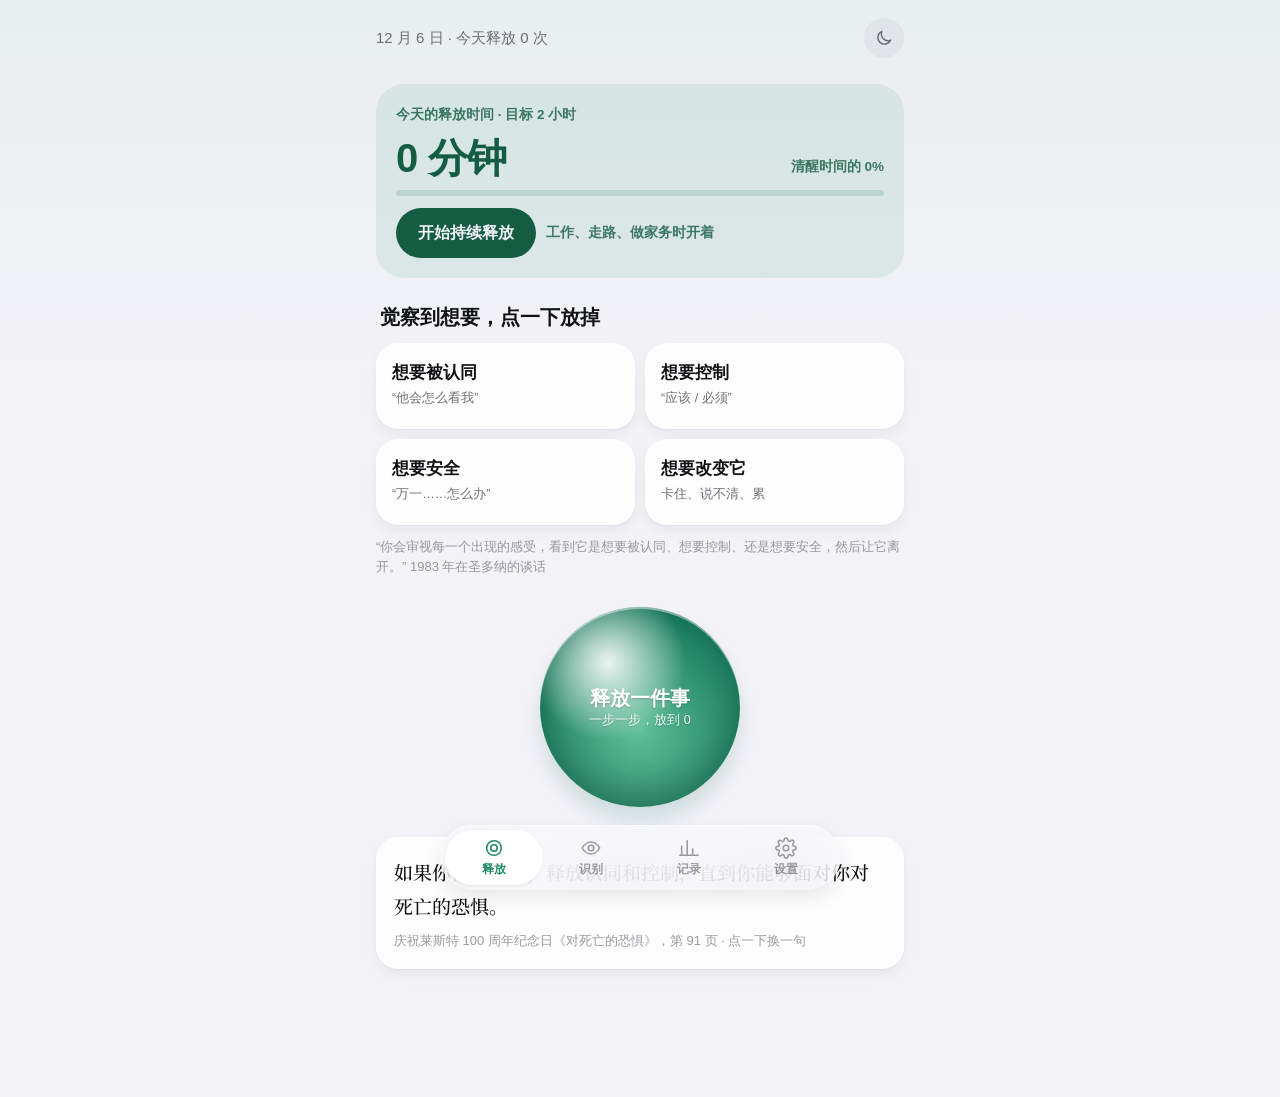
==== commit 4c383256: "Release tool: iOS-style restyle without dividers, haptic and press feedback, dark mode setting Co-Au" ====
--- a/release-tool/index.html
+++ b/release-tool/index.html
@@ -16,177 +16,220 @@
 <meta name="claude:viewport-fit-sides" content="cover">
 <link rel="stylesheet" href="https://fonts.googleapis.com/css2?family=Noto+Serif+SC:wght@500;700;900&display=swap">
 <style>
-/* Layout: a single phone-sized column; the orb is the centre of gravity. Glass only on the floating tab bar and the check-in banner. */
+/* Layout: iOS grouped style. Surfaces are separated by fill and space, never by lines.
+   Glass (blur + translucency) on the floating bars and sheets only; the orb is the one bold visual. */
 :root{
-  --ground:#f6f6f3; --surface:#ffffff; --ink:#151a17; --ink-2:#5b645f; --ink-3:#8b938e; --line:rgba(21,26,23,.09); --wash:rgba(21,26,23,.05);
-  --accent:#16685a; --accent-ink:#ffffff; --accent-wash:rgba(22,104,90,.10); --tile:#dfeee6; --tile-ink:#1b4a3c;
-  --orb-2:#5fae9c; --orb-3:#16685a; --bad:#b4392f;
-  --glass:rgba(255,255,255,.72); --glass-edge:rgba(255,255,255,.9); --shade:rgba(21,26,23,.10); --scrim:rgba(10,14,12,.32);
+  --bg:#f2f2f7; --bg-2:#e9eef0; --cell:rgba(255,255,255,.86); --cell-solid:#ffffff; --fill:rgba(120,120,128,.12); --fill-2:rgba(120,120,128,.08);
+  --label:#111214; --label-2:rgba(60,60,67,.72); --label-3:rgba(60,60,67,.5);
+  --tint:#1f8a63; --tint-ink:#ffffff; --tint-fill:rgba(31,138,99,.12); --tile:rgba(31,138,99,.10); --tile-ink:#145c42;
+  --orb-1:#d6f3e7; --orb-2:#5fbf9b; --orb-3:#17795a; --flame:#ff7a1a;
+  --glass:rgba(249,249,251,.72); --glass-hi:rgba(255,255,255,.65); --shadow:0 1px 2px rgba(0,0,0,.04),0 6px 14px rgba(0,0,0,.05); --scrim:rgba(0,0,0,.25);
+  --sans:-apple-system,BlinkMacSystemFont,"SF Pro Text","SF Pro Display","PingFang SC","Hiragino Sans GB","Noto Sans SC","Microsoft YaHei",sans-serif;
   --serif:"Noto Serif SC","Songti SC","STSong",serif;
-  --sans:-apple-system,BlinkMacSystemFont,"SF Pro Text","PingFang SC","Hiragino Sans GB","Noto Sans SC","Microsoft YaHei",sans-serif;
-  --ease:cubic-bezier(.22,1,.36,1);
+  --spring:cubic-bezier(.32,1.25,.5,1); --ease:cubic-bezier(.22,1,.36,1);
+  color-scheme:light;
 }
 @media (prefers-color-scheme: dark){:root:not([data-theme="light"]){
-  --ground:#0f1211; --surface:#181c1b; --ink:#e9eeeb; --ink-2:#a3aca7; --ink-3:#737c77; --line:rgba(233,238,235,.10); --wash:rgba(233,238,235,.06);
-  --accent:#63c2ab; --accent-ink:#0b1311; --accent-wash:rgba(99,194,171,.13); --tile:#1b2b26; --tile-ink:#bfe6d8;
-  --orb-2:#3f8d7b; --orb-3:#8fd8c5; --bad:#f08a80;
-  --glass:rgba(30,35,33,.72); --glass-edge:rgba(255,255,255,.10); --shade:rgba(0,0,0,.35); --scrim:rgba(0,0,0,.5); color-scheme:dark}}
+  --bg:#000000; --bg-2:#06100c; --cell:rgba(28,28,30,.86); --cell-solid:#1c1c1e; --fill:rgba(120,120,128,.24); --fill-2:rgba(120,120,128,.16);
+  --label:#f5f5f7; --label-2:rgba(235,235,245,.66); --label-3:rgba(235,235,245,.42);
+  --tint:#3ecf8e; --tint-ink:#03140d; --tint-fill:rgba(62,207,142,.16); --tile:rgba(62,207,142,.12); --tile-ink:#9ff0c9;
+  --orb-1:#1e4a3b; --orb-2:#2f9e78; --orb-3:#a6f2d3;
+  --glass:rgba(22,22,24,.68); --glass-hi:rgba(255,255,255,.08); --shadow:0 1px 2px rgba(0,0,0,.4); --scrim:rgba(0,0,0,.5); color-scheme:dark}}
 :root[data-theme="dark"]{
-  --ground:#0f1211; --surface:#181c1b; --ink:#e9eeeb; --ink-2:#a3aca7; --ink-3:#737c77; --line:rgba(233,238,235,.10); --wash:rgba(233,238,235,.06);
-  --accent:#63c2ab; --accent-ink:#0b1311; --accent-wash:rgba(99,194,171,.13); --tile:#1b2b26; --tile-ink:#bfe6d8;
-  --orb-2:#3f8d7b; --orb-3:#8fd8c5; --bad:#f08a80;
-  --glass:rgba(30,35,33,.72); --glass-edge:rgba(255,255,255,.10); --shade:rgba(0,0,0,.35); --scrim:rgba(0,0,0,.5); color-scheme:dark}
+  --bg:#000000; --bg-2:#06100c; --cell:rgba(28,28,30,.86); --cell-solid:#1c1c1e; --fill:rgba(120,120,128,.24); --fill-2:rgba(120,120,128,.16);
+  --label:#f5f5f7; --label-2:rgba(235,235,245,.66); --label-3:rgba(235,235,245,.42);
+  --tint:#3ecf8e; --tint-ink:#03140d; --tint-fill:rgba(62,207,142,.16); --tile:rgba(62,207,142,.12); --tile-ink:#9ff0c9;
+  --orb-1:#1e4a3b; --orb-2:#2f9e78; --orb-3:#a6f2d3;
+  --glass:rgba(22,22,24,.68); --glass-hi:rgba(255,255,255,.08); --shadow:0 1px 2px rgba(0,0,0,.4); --scrim:rgba(0,0,0,.5); color-scheme:dark}
 *{box-sizing:border-box}
-html,body{background:var(--ground);color:var(--ink)}
-body{margin:0;font-family:var(--sans);font-size:16px;line-height:1.65;-webkit-font-smoothing:antialiased;-webkit-tap-highlight-color:transparent}
-body::before{content:"";position:fixed;inset:0 0 auto;height:env(safe-area-inset-top,0px);z-index:30;background:var(--ground)}
-button{font:inherit;color:inherit;background:none;border:0;padding:0;cursor:pointer}
+html,body{background:var(--bg);color:var(--label)}
+body{margin:0;font-family:var(--sans);font-size:17px;line-height:1.6;-webkit-font-smoothing:antialiased;-webkit-tap-highlight-color:transparent;-webkit-user-select:none;user-select:none;
+  background:linear-gradient(180deg,var(--bg-2) 0,var(--bg) 360px) no-repeat,var(--bg);transition:background-color .4s}
+input,textarea{-webkit-user-select:text;user-select:text}
+body::before{content:"";position:fixed;inset:0 0 auto;height:env(safe-area-inset-top,0px);z-index:30;background:var(--glass);-webkit-backdrop-filter:blur(20px);backdrop-filter:blur(20px)}
+button{font:inherit;color:inherit;background:none;border:0;padding:0;cursor:pointer;touch-action:manipulation}
 a{color:inherit}
-:focus-visible{outline:2px solid var(--accent);outline-offset:3px;border-radius:10px}
+:focus-visible{outline:2px solid var(--tint);outline-offset:3px;border-radius:12px}
 h1,h2,h3,p{margin:0}
-h1,h2,h3{font-family:var(--serif);font-weight:700;text-wrap:balance}
-h1{font-size:30px;line-height:1.3}
-h2{font-size:21px;line-height:1.4}
+h1{font-size:32px;font-weight:800;line-height:1.2;letter-spacing:-.01em;text-wrap:balance}
+h2{font-size:20px;font-weight:700;line-height:1.35;text-wrap:balance}
 .serif{font-family:var(--serif)}
-.meta{font-size:14.5px;color:var(--ink-2)}
-.cap{font-size:13px;color:var(--ink-3)}
-main{max-width:560px;margin:0 auto;padding-block:20px 120px;padding-left:max(16px,env(safe-area-inset-left,0px));padding-right:max(16px,env(safe-area-inset-right,0px));display:flex;flex-direction:column;gap:22px}
+.meta{font-size:15px;color:var(--label-2)}
+.cap{font-size:13px;color:var(--label-3);line-height:1.55}
+main{max-width:560px;margin:0 auto;padding-block:18px 128px;padding-left:max(16px,env(safe-area-inset-left,0px));padding-right:max(16px,env(safe-area-inset-right,0px));display:flex;flex-direction:column;gap:26px}
 .row{display:flex;gap:10px;flex-wrap:wrap;align-items:center}
-.split{display:flex;justify-content:space-between;align-items:baseline;gap:12px}
-.btn{display:inline-flex;align-items:center;justify-content:center;gap:8px;min-height:48px;padding:0 22px;border-radius:999px;font-size:15px;font-weight:600;background:var(--wash);transition:transform .15s,background .2s}
-.btn:active{transform:scale(.96)}
-.btn.solid{background:var(--ink);color:var(--ground)}
-.btn.acc{background:var(--accent);color:var(--accent-ink)}
-.btn.sm{min-height:36px;padding:0 14px;font-size:13.5px}
-.btn:disabled{opacity:.35}
-.card{background:var(--surface);border-radius:22px;padding:18px;box-shadow:inset 0 0 0 1px var(--line)}
-.bar{height:6px;border-radius:3px;background:var(--line);overflow:hidden}
-.bar i{display:block;height:100%;border-radius:3px;background:var(--accent);transition:width .6s var(--ease)}
-
-/* header + today */
-.top{display:flex;justify-content:space-between;align-items:center}
-.streak{display:inline-flex;align-items:center;gap:6px;font-weight:700;font-size:14px;color:var(--ink-2)}
-.streak svg{width:16px;height:16px;color:#c2581d}
-.today{background:var(--tile);color:var(--tile-ink);border-radius:26px;padding:20px;display:flex;flex-direction:column;gap:12px}
-.today .big{font-family:var(--serif);font-weight:900;font-size:40px;line-height:1;font-variant-numeric:tabular-nums}
-.today .bar{background:color-mix(in srgb,var(--tile-ink) 18%,transparent)}
+.split{display:flex;justify-content:space-between;align-items:center;gap:12px}
+
+/* press feedback: everything tappable shrinks and dims a touch, springs back */
+.tap{transition:transform .35s var(--spring),opacity .2s,background-color .25s,color .25s}
+.tap.down{transform:scale(.96);opacity:.75;transition:transform .1s ease,opacity .1s}
+.btn{display:inline-flex;align-items:center;justify-content:center;gap:8px;min-height:50px;padding:0 22px;border-radius:999px;font-size:16px;font-weight:600;background:var(--fill);color:var(--label)}
+.btn.solid{background:var(--label);color:var(--bg)}
+.btn.acc{background:var(--tint);color:var(--tint-ink)}
+.btn.sm{min-height:36px;padding:0 15px;font-size:14px}
+.btn:disabled{opacity:.3}
+.card{background:var(--cell);border-radius:22px;padding:18px;box-shadow:var(--shadow)}
+.bar{height:6px;border-radius:3px;background:var(--fill);overflow:hidden}
+.bar i{display:block;height:100%;border-radius:3px;background:var(--tint);transition:width .8s var(--ease)}
+.iconbtn{width:40px;height:40px;border-radius:50%;display:grid;place-items:center;color:var(--label-2);background:var(--fill-2);flex:none}
+.iconbtn svg{width:20px;height:20px}
+
+/* home */
+.top{display:flex;justify-content:space-between;align-items:center;gap:10px}
+.top .r{display:flex;align-items:center;gap:8px}
+.streak{display:inline-flex;align-items:center;gap:5px;font-weight:700;font-size:14px;color:var(--label-2)}
+.streak svg{width:16px;height:16px;color:var(--flame)}
+.today{background:var(--tile);color:var(--tile-ink);border-radius:28px;padding:20px;display:flex;flex-direction:column;gap:12px}
+.today .big{font-weight:800;font-size:40px;line-height:1;letter-spacing:-.02em;font-variant-numeric:tabular-nums}
+.today .bar{background:color-mix(in srgb,var(--tile-ink) 14%,transparent)}
 .today .bar i{background:var(--tile-ink)}
 .today .k{font-size:13.5px;font-weight:600;opacity:.8}
 .live{display:inline-flex;align-items:center;gap:8px;font-variant-numeric:tabular-nums;font-weight:700}
 .live i{width:8px;height:8px;border-radius:50%;background:var(--tile-ink)}
-.today .btn{background:var(--tile-ink);color:var(--tile)}
+.today .btn{background:var(--tile-ink);color:var(--bg)}
 .today .btn.ghost{background:color-mix(in srgb,var(--tile-ink) 12%,transparent);color:var(--tile-ink)}
-
-/* orb */
-.orbbox{display:grid;place-items:center;padding:6px 0}
-.orbbtn{width:min(52vw,200px);aspect-ratio:1;border-radius:50%;position:relative;display:grid;place-items:center;transition:transform .4s var(--ease)}
-.orbbtn:active{transform:scale(.95)}
+.orbbox{display:grid;place-items:center;padding:4px 0}
+.orbbtn{width:min(52vw,200px);aspect-ratio:1;border-radius:50%;position:relative;display:grid;place-items:center}
 .orb{position:absolute;inset:0;border-radius:50%;
-  background:radial-gradient(circle at 34% 28%,rgba(255,255,255,.85),rgba(255,255,255,0) 38%),radial-gradient(circle at 50% 60%,var(--orb-2),var(--orb-3) 72%);
-  box-shadow:inset 0 -14px 28px rgba(0,0,0,.18),inset 0 2px 0 rgba(255,255,255,.4),0 12px 16px rgba(21,26,23,.12)}
-.orbbtn .lbl{position:relative;font-family:var(--serif);font-weight:700;font-size:21px;color:#fff;text-shadow:0 1px 2px rgba(0,0,0,.2);text-align:center;line-height:1.4}
-.orbbtn .lbl small{display:block;font-family:var(--sans);font-size:12.5px;font-weight:500;opacity:.9}
+  background:radial-gradient(circle at 34% 28%,rgba(255,255,255,.9),rgba(255,255,255,0) 40%),radial-gradient(circle at 50% 62%,var(--orb-2),var(--orb-3) 74%);
+  box-shadow:inset 0 -14px 28px rgba(0,0,0,.16),inset 0 2px 0 rgba(255,255,255,.45),0 14px 18px rgba(23,121,90,.16)}
+.orbbtn .lbl{position:relative;font-weight:700;font-size:20px;color:#fff;text-shadow:0 1px 2px rgba(0,0,0,.2);text-align:center;line-height:1.4}
+.orbbtn .lbl small{display:block;font-size:12.5px;font-weight:500;opacity:.92}
 .breathe{animation:breathe 7s ease-in-out infinite}
 @keyframes breathe{0%,100%{transform:scale(.95)}50%{transform:scale(1.03)}}
-
-/* quick release */
 .quick{display:grid;grid-template-columns:repeat(2,minmax(0,1fr));gap:10px}
-.q{background:var(--surface);border-radius:20px;padding:15px 16px;text-align:left;display:flex;flex-direction:column;gap:2px;box-shadow:inset 0 0 0 1px var(--line);transition:transform .15s var(--ease),background .25s;position:relative;min-height:84px}
-.q:active{transform:scale(.96)}
-.q b{font-family:var(--serif);font-size:18px}
-.q small{font-size:12.5px;color:var(--ink-2);line-height:1.5}
-.q .n{position:absolute;right:14px;top:12px;font-family:var(--serif);font-weight:900;font-size:22px;color:var(--accent);font-variant-numeric:tabular-nums}
-.q.pop{background:var(--accent-wash)}
-.quote{font-family:var(--serif);font-weight:500;font-size:19px;line-height:1.8;text-align:left}
-
-/* tab bar */
-.dock{position:fixed;left:0;right:0;bottom:calc(10px + env(safe-area-inset-bottom,0px));z-index:20;display:flex;justify-content:center;padding-left:max(12px,env(safe-area-inset-left,0px));padding-right:max(12px,env(safe-area-inset-right,0px));pointer-events:none}
-.tabs{pointer-events:auto;display:flex;gap:2px;padding:5px;border-radius:999px;width:100%;max-width:420px;background:var(--glass);-webkit-backdrop-filter:blur(24px) saturate(180%);backdrop-filter:blur(24px) saturate(180%);box-shadow:inset 0 1px 0 var(--glass-edge),inset 0 0 0 .5px var(--line),0 6px 14px var(--shade)}
-.tabs button{flex:1;display:flex;flex-direction:column;align-items:center;gap:2px;padding:7px 2px;border-radius:999px;font-size:12px;font-weight:600;color:var(--ink-2)}
-.tabs svg{width:21px;height:21px}
-.tabs .on{background:var(--ink);color:var(--ground)}
+.q{background:var(--cell);border-radius:22px;padding:16px;text-align:left;display:flex;flex-direction:column;gap:3px;box-shadow:var(--shadow);position:relative;min-height:86px}
+.q b{font-size:17px;font-weight:700}
+.q small{font-size:12.5px;color:var(--label-2);line-height:1.5}
+.q .n{position:absolute;right:14px;top:12px;font-weight:800;font-size:22px;color:var(--tint);font-variant-numeric:tabular-nums;display:inline-block}
+.q.pop{background:var(--tint-fill)}
+.quote{font-family:var(--serif);font-weight:500;font-size:19px;line-height:1.8}
+.sect{display:flex;flex-direction:column;gap:12px}
+.sect>h2{padding-left:4px}
+
+/* tab bar: floating glass capsule */
+.dock{position:fixed;left:0;right:0;bottom:calc(10px + env(safe-area-inset-bottom,0px));z-index:20;display:flex;justify-content:center;padding-left:max(14px,env(safe-area-inset-left,0px));padding-right:max(14px,env(safe-area-inset-right,0px));pointer-events:none}
+.tabs{pointer-events:auto;position:relative;display:flex;padding:5px;border-radius:999px;width:100%;max-width:400px;background:var(--glass);-webkit-backdrop-filter:blur(28px) saturate(180%);backdrop-filter:blur(28px) saturate(180%);box-shadow:inset 0 1px 0 var(--glass-hi),0 8px 20px rgba(0,0,0,.08)}
+.tabs .pill{position:absolute;top:5px;bottom:5px;left:5px;border-radius:999px;background:var(--cell-solid);box-shadow:0 1px 3px rgba(0,0,0,.08);transition:transform .45s var(--spring),width .45s var(--spring)}
+.tabs button{position:relative;z-index:1;flex:1;display:flex;flex-direction:column;align-items:center;gap:1px;padding:7px 2px;border-radius:999px;font-size:11.5px;font-weight:600;color:var(--label-3);transition:color .3s}
+.tabs svg{width:22px;height:22px}
+.tabs .on{color:var(--tint)}
 
 /* full-screen guided release */
-.fx{position:fixed;inset:0;z-index:40;background:var(--ground);display:flex;flex-direction:column;animation:up .35s var(--ease) both}
-@keyframes up{from{transform:translateY(24px);opacity:0}}
+.fx{position:fixed;inset:0;z-index:40;background:var(--bg);display:flex;flex-direction:column;animation:up .42s var(--ease) both}
+.fx.out{animation:downout .28s ease forwards}
+@keyframes up{from{transform:translateY(40px);opacity:0}}
+@keyframes downout{to{transform:translateY(40px);opacity:0}}
 .fx-top{display:flex;align-items:center;gap:12px;padding:calc(10px + env(safe-area-inset-top,0px)) max(16px,env(safe-area-inset-right,0px)) 10px max(16px,env(safe-area-inset-left,0px))}
 .fx-top .segs{flex:1}
-.iconbtn{width:40px;height:40px;border-radius:50%;display:grid;place-items:center;color:var(--ink-2);flex:none}
-.iconbtn svg{width:20px;height:20px}
 .segs{display:grid;grid-auto-flow:column;grid-auto-columns:1fr;gap:5px}
-.segs i{height:4px;border-radius:2px;background:var(--line);transition:background .4s}
-.segs i.on{background:var(--accent)}
-.fx-body{flex:1;overflow:auto;padding:10px max(16px,env(safe-area-inset-right,0px)) 24px max(16px,env(safe-area-inset-left,0px))}
-.fx-in{max-width:560px;margin:0 auto;display:flex;flex-direction:column;gap:18px;animation:swap .3s var(--ease) both}
-@keyframes swap{from{opacity:0;transform:translateX(12px)}}
-.fx-foot{display:flex;gap:10px;justify-content:space-between;align-items:center;padding:12px max(16px,env(safe-area-inset-right,0px)) calc(12px + env(safe-area-inset-bottom,0px)) max(16px,env(safe-area-inset-left,0px));border-top:1px solid var(--line);background:var(--ground)}
-.fx-foot>*{max-width:560px}
+.segs i{height:4px;border-radius:2px;background:var(--fill);transition:background .5s}
+.segs i.on{background:var(--tint)}
+.fx-body{flex:1;overflow:auto;-webkit-overflow-scrolling:touch;padding:10px max(16px,env(safe-area-inset-right,0px)) 24px max(16px,env(safe-area-inset-left,0px))}
+.fx-in{max-width:560px;margin:0 auto;display:flex;flex-direction:column;gap:18px}
+.fx-in.fwd{animation:swapf .38s var(--ease) both}.fx-in.back{animation:swapb .38s var(--ease) both}
+@keyframes swapf{from{opacity:0;transform:translateX(26px)}}@keyframes swapb{from{opacity:0;transform:translateX(-26px)}}
+.fx-foot{display:flex;gap:10px;justify-content:space-between;align-items:center;padding:12px max(16px,env(safe-area-inset-right,0px)) calc(12px + env(safe-area-inset-bottom,0px)) max(16px,env(safe-area-inset-left,0px));
+  background:var(--glass);-webkit-backdrop-filter:blur(24px) saturate(180%);backdrop-filter:blur(24px) saturate(180%)}
 .chips{display:flex;gap:8px;flex-wrap:wrap}
-.chip{padding:8px 14px;border-radius:999px;background:var(--surface);box-shadow:inset 0 0 0 1px var(--line);font-size:14px;font-weight:600}
-.chip.on{background:var(--ink);color:var(--ground);box-shadow:none}
-input[type=text],input[type=search],textarea{width:100%;font:inherit;color:var(--ink);background:var(--surface);border:0;border-radius:16px;padding:13px 16px;box-shadow:inset 0 0 0 1px var(--line)}
+.chip{padding:8px 15px;border-radius:999px;background:var(--fill);font-size:14.5px;font-weight:600}
+.chip.on{background:var(--label);color:var(--bg)}
+input[type=text],input[type=search],textarea{width:100%;font:inherit;font-size:17px;color:var(--label);background:var(--fill);border:0;border-radius:14px;padding:12px 16px}
+input[type=search]{border-radius:999px;padding-left:20px}
 textarea{min-height:90px;resize:vertical}
-input::placeholder,textarea::placeholder{color:var(--ink-3)}
-.meter{background:var(--surface);border-radius:18px;padding:14px 16px;box-shadow:inset 0 0 0 1px var(--line);display:flex;flex-direction:column;gap:4px}
-.meter input{width:100%;accent-color:var(--accent);height:28px}
-.mnum{font-family:var(--serif);font-weight:900;font-size:30px;line-height:1;color:var(--accent);font-variant-numeric:tabular-nums}
-.emo{display:flex;flex-direction:column;gap:12px}
-.lv{display:grid;grid-template-columns:4.6em minmax(0,1fr);gap:8px;align-items:start}
-.lv>b{font-family:var(--serif);padding-top:5px;font-size:15px}
-.lv>b small{display:block;font-family:var(--sans);font-weight:500;font-size:11.5px;color:var(--ink-3)}
-.lv.dim{opacity:.3}
-.words{display:flex;flex-wrap:wrap;gap:6px}
-.words button{padding:6px 11px;border-radius:999px;background:var(--surface);box-shadow:inset 0 0 0 1px var(--line);font-size:14px}
-.words button.hit{background:var(--accent-wash);color:var(--accent);box-shadow:none;font-weight:700}
-.wcard{width:100%;background:var(--surface);border-radius:20px;padding:16px 18px;text-align:left;display:flex;flex-direction:column;gap:8px;box-shadow:inset 0 0 0 1px var(--line)}
-.wcard:active{box-shadow:inset 0 0 0 2px var(--accent)}
+input::placeholder,textarea::placeholder{color:var(--label-3)}
+.meter{background:var(--cell);border-radius:20px;padding:14px 16px;box-shadow:var(--shadow);display:flex;flex-direction:column;gap:4px}
+.meter input[type=range]{width:100%;accent-color:var(--tint);height:30px}
+.mnum{font-weight:800;font-size:30px;line-height:1;color:var(--tint);font-variant-numeric:tabular-nums;display:inline-block}
+.emo{display:flex;flex-direction:column;gap:16px}
+.lv{display:grid;grid-template-columns:4.4em minmax(0,1fr);gap:8px;align-items:start;transition:opacity .3s}
+.lv>b{padding-top:6px;font-size:15px;font-weight:700}
+.lv>b small{display:block;font-weight:500;font-size:11.5px;color:var(--label-3)}
+.lv.dim{opacity:.28}
+.words{display:flex;flex-wrap:wrap;gap:7px}
+.words button{padding:7px 13px;border-radius:999px;background:var(--cell);box-shadow:var(--shadow);font-size:14.5px;transition:transform .35s var(--spring),background .2s,color .2s}
+.words button.hit{background:var(--tint-fill);color:var(--tint);font-weight:700;box-shadow:none}
+.words button.sel{background:var(--tint);color:var(--tint-ink);box-shadow:none;transform:scale(1.06)}
+.wcard{width:100%;background:var(--cell);border-radius:22px;padding:17px 18px;text-align:left;display:flex;flex-direction:column;gap:9px;box-shadow:var(--shadow)}
 .wcard .h{display:flex;justify-content:space-between;align-items:center;gap:8px}
-.wcard .h b{font-family:var(--serif);font-size:19px}
-.wcard ul{margin:0;padding-left:1.1em;font-size:14px;line-height:1.65}
+.wcard .h b{font-size:18px;font-weight:700}
+.wcard ul{margin:0;padding-left:1.1em;font-size:14.5px;line-height:1.65;color:var(--label-2)}
 .say{display:flex;flex-wrap:wrap;gap:6px}
-.say span{font-size:12.5px;padding:3px 10px;border-radius:999px;background:var(--wash);color:var(--ink-2)}
-.badge{font-size:12px;font-weight:700;padding:3px 10px;border-radius:999px;background:var(--accent);color:var(--accent-ink);flex:none}
+.say span{font-size:12.5px;padding:3px 10px;border-radius:999px;background:var(--fill-2);color:var(--label-2)}
+.badge{font-size:12px;font-weight:700;padding:3px 10px;border-radius:999px;background:var(--tint-fill);color:var(--tint);flex:none}
 .stage{display:flex;flex-direction:column;align-items:center;gap:20px;padding:8px 0}
-.ball{width:var(--s,220px);height:var(--s,220px);position:relative;opacity:var(--o,1);transition:width 1.1s var(--ease),height 1.1s var(--ease),opacity 1.1s}
+.ball{width:var(--s,220px);height:var(--s,220px);position:relative;opacity:var(--o,1);transition:width 1.1s var(--spring),height 1.1s var(--spring),opacity 1.1s}
 .say-big{font-family:var(--serif);font-weight:500;font-size:21px;line-height:1.8;text-align:center}
-.note{border-radius:16px;padding:14px 16px;background:var(--accent-wash);font-size:14px;line-height:1.7}
+.note{border-radius:20px;padding:14px 16px;background:var(--tint-fill);font-size:14.5px;line-height:1.7}
 .levels{display:grid;grid-template-columns:repeat(3,minmax(0,1fr));gap:8px}
-.levels button{padding:10px 4px;border-radius:14px;background:var(--surface);box-shadow:inset 0 0 0 1px var(--line);font-family:var(--serif);font-weight:700;font-size:15px}
-.levels button.cap-l{color:var(--accent)}
-.levels button.on{background:var(--ink);color:var(--ground);box-shadow:none}
-.done-num{font-family:var(--serif);font-weight:900;font-size:60px;line-height:1;text-align:center;font-variant-numeric:tabular-nums}
-
-/* check-in banner */
-.ping{position:fixed;left:50%;top:calc(10px + env(safe-area-inset-top,0px));transform:translateX(-50%);z-index:50;width:min(560px,calc(100% - 24px));border-radius:22px;padding:14px;
-  background:var(--glass);-webkit-backdrop-filter:blur(24px) saturate(180%);backdrop-filter:blur(24px) saturate(180%);box-shadow:inset 0 1px 0 var(--glass-edge),inset 0 0 0 .5px var(--line),0 8px 16px var(--shade);display:flex;flex-direction:column;gap:10px;animation:down .35s var(--ease) both}
-@keyframes down{from{transform:translate(-50%,-16px);opacity:0}}
+.levels button{padding:11px 4px;border-radius:14px;background:var(--fill);font-weight:700;font-size:15px}
+.levels button.cap-l{color:var(--tint)}
+.levels button.on{background:var(--label);color:var(--bg)}
+.done-num{font-weight:800;font-size:60px;line-height:1;text-align:center;font-variant-numeric:tabular-nums;letter-spacing:-.02em}
+.tray{flex:1;min-width:0;white-space:nowrap;overflow:hidden;text-overflow:ellipsis;font-size:15px;font-weight:700;display:inline-block}
+.tray em{font-style:normal;font-weight:500;color:var(--label-3)}
+.fading{display:flex;flex-wrap:wrap;gap:6px;justify-content:center;opacity:var(--fo,1);filter:blur(var(--fb,0px));transition:opacity 1.2s ease,filter 1.2s ease}
+.fading span{padding:5px 12px;border-radius:999px;background:var(--fill);font-size:14px;font-weight:600}
+
+/* check-in banner (iOS notification style) */
+.ping{position:fixed;left:50%;top:calc(10px + env(safe-area-inset-top,0px));transform:translateX(-50%);z-index:50;width:min(540px,calc(100% - 20px));border-radius:24px;padding:14px;
+  background:var(--glass);-webkit-backdrop-filter:blur(30px) saturate(180%);backdrop-filter:blur(30px) saturate(180%);box-shadow:inset 0 1px 0 var(--glass-hi),0 10px 24px rgba(0,0,0,.14);display:flex;flex-direction:column;gap:10px;animation:down .5s var(--spring) both}
+@keyframes down{from{transform:translate(-50%,-30px);opacity:0}}
+.ping.bye{animation:pingout .25s ease forwards}
+@keyframes pingout{to{transform:translate(-50%,-20px);opacity:0}}
 .ping .pq{display:grid;grid-template-columns:repeat(4,minmax(0,1fr));gap:6px}
-.ping .pq button{padding:9px 2px;border-radius:12px;background:var(--surface);font-size:13px;font-weight:700;box-shadow:inset 0 0 0 1px var(--line)}
-
-/* records */
+.ping .pq button{padding:10px 2px;border-radius:14px;background:var(--fill);font-size:13.5px;font-weight:700}
+
+/* records + settings: inset grouped, no separators */
 .figs{display:grid;grid-template-columns:repeat(3,minmax(0,1fr));gap:10px}
-.figs div{display:flex;flex-direction:column}
-.figs b{font-family:var(--serif);font-size:28px;font-weight:900;line-height:1.15;font-variant-numeric:tabular-nums}
-.figs span{font-size:12.5px;color:var(--ink-2)}
-.week{display:grid;grid-template-columns:repeat(7,minmax(0,1fr));gap:8px;align-items:end;height:130px}
+.figs div{display:flex;flex-direction:column;background:var(--cell);border-radius:20px;padding:14px;box-shadow:var(--shadow)}
+.figs b{font-size:26px;font-weight:800;line-height:1.15;font-variant-numeric:tabular-nums;letter-spacing:-.01em}
+.figs span{font-size:12.5px;color:var(--label-2)}
+.week{display:grid;grid-template-columns:repeat(7,minmax(0,1fr));gap:10px;align-items:end;height:130px}
 .week div{display:flex;flex-direction:column;align-items:center;gap:6px;height:100%;justify-content:flex-end}
-.week i{display:block;width:100%;border-radius:8px 8px 3px 3px;background:var(--accent);min-height:3px}
-.week i.goal{background:var(--accent-wash);box-shadow:inset 0 0 0 1px var(--accent)}
-.week span{font-size:11.5px;color:var(--ink-3);font-variant-numeric:tabular-nums}
-.list{background:var(--surface);border-radius:20px;overflow:hidden;box-shadow:inset 0 0 0 1px var(--line)}
-.list>*{display:flex;gap:12px;align-items:center;padding:12px 16px;position:relative}
-.list>*+*::before{content:"";position:absolute;top:0;left:16px;right:0;border-top:1px solid var(--line)}
+.week i{display:block;width:100%;border-radius:8px;background:var(--tint);min-height:4px;transform-origin:bottom;animation:grow .7s var(--spring) both}
+@keyframes grow{from{transform:scaleY(0)}}
+.week span{font-size:11.5px;color:var(--label-3);font-variant-numeric:tabular-nums}
+.list{background:var(--cell);border-radius:22px;overflow:hidden;box-shadow:var(--shadow);padding:4px 0}
+.list>*{display:flex;gap:12px;align-items:center;padding:11px 16px}
 .list .grow{flex:1;min-width:0;display:flex;flex-direction:column;gap:2px}
-.list small{font-size:12.5px;color:var(--ink-2)}
-.time{font-variant-numeric:tabular-nums;font-size:13px;color:var(--ink-3);flex:none;width:3em}
-.tag{font-size:12px;padding:2px 9px;border-radius:999px;background:var(--wash);color:var(--ink-2);font-weight:600}
-.tag.a{background:var(--accent-wash);color:var(--accent)}
-.opts{display:flex;gap:6px;flex-wrap:wrap}
-.opts button{padding:8px 14px;border-radius:999px;background:var(--surface);box-shadow:inset 0 0 0 1px var(--line);font-size:14px;font-weight:600}
-.opts button.on{background:var(--ink);color:var(--ground);box-shadow:none}
-.ref{display:flex;flex-direction:column;gap:10px}
-@media (prefers-color-scheme: dark){:root:not([data-theme="light"]) .orbbtn .lbl{color:#0b1311;text-shadow:none}}
-:root[data-theme="dark"] .orbbtn .lbl{color:#0b1311;text-shadow:none}
+.list small{font-size:12.5px;color:var(--label-2)}
+.time{font-variant-numeric:tabular-nums;font-size:13px;color:var(--label-3);flex:none;width:3em}
+.tag{font-size:12px;padding:3px 10px;border-radius:999px;background:var(--fill);color:var(--label-2);font-weight:600}
+.tag.a{background:var(--tint-fill);color:var(--tint)}
+/* iOS segmented control */
+.seg{position:relative;display:grid;grid-auto-flow:column;grid-auto-columns:1fr;padding:2px;border-radius:10px;background:var(--fill)}
+.seg .thumb{position:absolute;top:2px;bottom:2px;left:2px;border-radius:8px;background:var(--cell-solid);box-shadow:0 2px 6px rgba(0,0,0,.12);transition:transform .45s var(--spring)}
+.seg button{position:relative;z-index:1;padding:7px 4px;font-size:13.5px;font-weight:600;border-radius:8px}
+.seg button.on{font-weight:700}
+/* iOS switch */
+.switch{position:relative;width:51px;height:31px;border-radius:999px;background:var(--fill);flex:none;transition:background .3s}
+.switch::after{content:"";position:absolute;top:2px;left:2px;width:27px;height:27px;border-radius:50%;background:#fff;box-shadow:0 2px 6px rgba(0,0,0,.2);transition:transform .4s var(--spring)}
+.switch.on{background:#34c759}
+.switch.on::after{transform:translateX(20px)}
+.setrow{display:flex;justify-content:space-between;align-items:center;gap:12px}
+.ref{display:flex;flex-direction:column;gap:12px}
+.hapt{position:absolute;width:1px;height:1px;opacity:0;pointer-events:none;overflow:hidden}
+
+/* motion */
+.wave{position:fixed;border-radius:50%;pointer-events:none;z-index:45;box-shadow:inset 0 0 0 2px var(--orb-2);transform:translate(-50%,-50%) scale(.7);opacity:.9;animation:ripple 1.4s var(--ease) forwards}
+@keyframes ripple{to{transform:translate(-50%,-50%) scale(2.1);opacity:0}}
+.mote{position:fixed;border-radius:50%;background:var(--orb-2);pointer-events:none;z-index:45;animation:mote var(--d,1.6s) cubic-bezier(.2,.7,.3,1) forwards}
+@keyframes mote{from{transform:translate(-50%,-50%);opacity:.85}to{transform:translate(calc(-50% + var(--x)),calc(-50% - var(--y))) scale(.3);opacity:0}}
+.plus{position:fixed;z-index:45;font-weight:800;font-size:18px;color:var(--tint);pointer-events:none;animation:plus .9s var(--ease) forwards}
+@keyframes plus{from{transform:translate(-50%,0);opacity:1}to{transform:translate(-50%,-38px);opacity:0}}
+.bump{animation:bump .45s var(--spring)}
+@keyframes bump{40%{transform:scale(1.35)}}
+.fadeswap{animation:fadeswap .5s ease}
+@keyframes fadeswap{from{opacity:0;transform:translateY(6px)}}
+.pop-in{animation:popin .5s var(--spring) both}
+@keyframes popin{from{opacity:0;transform:scale(.94)}}
+.settle .orb{animation:settle 1.2s var(--spring)}
+@keyframes settle{0%{transform:scale(1.25)}100%{transform:scale(1)}}
+main.tabin>*{animation:tabin .45s var(--ease) both}main.tabin>*:nth-child(2){animation-delay:.04s}main.tabin>*:nth-child(3){animation-delay:.08s}main.tabin>*:nth-child(n+4){animation-delay:.12s}
+@keyframes tabin{from{opacity:0;transform:translateY(12px)}}
+@media (prefers-color-scheme: dark){:root:not([data-theme="light"]) .orbbtn .lbl{color:#03140d;text-shadow:none}}
+:root[data-theme="dark"] .orbbtn .lbl{color:#03140d;text-shadow:none}
 @media (prefers-reduced-motion:reduce){*{animation:none!important;transition:none!important}}
 </style>
 
@@ -233,12 +276,15 @@
   chart:'<path d="M4 20V10M10 20V4M16 20v-7M22 20H2"/>',
   gear:'<circle cx="12" cy="12" r="3"/><path d="M19.4 15a1.6 1.6 0 0 0 .3 1.8l.1.1a2 2 0 1 1-2.8 2.8l-.1-.1a1.6 1.6 0 0 0-1.8-.3 1.6 1.6 0 0 0-1 1.5V21a2 2 0 1 1-4 0v-.1a1.6 1.6 0 0 0-1-1.5 1.6 1.6 0 0 0-1.8.3l-.1.1a2 2 0 1 1-2.8-2.8l.1-.1a1.6 1.6 0 0 0 .3-1.8 1.6 1.6 0 0 0-1.5-1H3a2 2 0 1 1 0-4h.1a1.6 1.6 0 0 0 1.5-1 1.6 1.6 0 0 0-.3-1.8l-.1-.1a2 2 0 1 1 2.8-2.8l.1.1a1.6 1.6 0 0 0 1.8.3H9a1.6 1.6 0 0 0 1-1.5V3a2 2 0 1 1 4 0v.1a1.6 1.6 0 0 0 1 1.5 1.6 1.6 0 0 0 1.8-.3l.1-.1a2 2 0 1 1 2.8 2.8l-.1.1a1.6 1.6 0 0 0-.3 1.8V9a1.6 1.6 0 0 0 1.5 1H21a2 2 0 1 1 0 4h-.1a1.6 1.6 0 0 0-1.5 1z"/>',
   close:'<path d="M6 6l12 12M18 6 6 18"/>',
+  moon:'<path d="M20 14.5A8 8 0 0 1 9.5 4a8 8 0 1 0 10.5 10.5z"/>',
+  sun:'<circle cx="12" cy="12" r="4"/><path d="M12 2v2M12 20v2M4.9 4.9l1.4 1.4M17.7 17.7l1.4 1.4M2 12h2M20 12h2M4.9 19.1l1.4-1.4M17.7 6.3l1.4-1.4"/>',
+  check:'<path d="M5 12.5 10 17l9-10"/>',
   flame:'<path d="M12 21c-3.9 0-6.5-2.6-6.5-6.1 0-3.2 2.3-5 3.6-7.4.4 1.7 1.3 2.7 2.4 3.2C11.3 7.6 12.6 4.6 15 3c-.2 3 2.2 4.8 3.2 7 .9 1.9 1.3 3.2 1.3 4.8C19.5 18.4 16 21 12 21z"/>'};
 const icon=(k,f)=>`<svg viewBox="0 0 24 24" fill="${f?'currentColor':'none'}" stroke="currentColor" stroke-width="1.7" stroke-linejoin="round" stroke-linecap="round" aria-hidden="true">${ICON[k]}</svg>`;
 const qsrc=q=>`${esc(q.c)}《${esc(q.t)}》，第 ${q.p} 页`;
 
 /* ---------- state ---------- */
-let CFG=store.get('cfg',{every:10,goal:2,awake:16});
+let CFG=Object.assign({every:10,goal:2,awake:16,theme:'auto',haptic:true},store.get('cfg',{}));
 let SESS=store.get('sess',null);      // continuous-release session {start, ping}
 let DAYS=store.get('days',{});        // {date:{ms, quick:{want:n}}}
 let LOG=store.get('log',[]);          // [{date,time,kind,...}]
@@ -253,12 +299,12 @@
 function startSess(){SESS={start:Date.now(),ping:Date.now()};touch();save();lockOn();chime(true)}
 function stopSess(){if(!SESS)return;const m=new Date();m.setHours(0,0,0,0);const d=day(today());d.ms+=Date.now()-Math.max(SESS.start,m.getTime());
   LOG.push({date:today(),time:hm(new Date(SESS.start)),kind:'sess',ms:Date.now()-SESS.start});SESS=null;save();lockOff()}
-function quick(k){const d=day(today());d.quick[k]=(d.quick[k]||0)+1;LOG.push({date:today(),time:hm(new Date()),kind:'quick',want:k});if(SESS)SESS.ping=Date.now();touch();save();chime(true)}
+function quick(k){hap('release');const d=day(today());d.quick[k]=(d.quick[k]||0)+1;LOG.push({date:today(),time:hm(new Date()),kind:'quick',want:k});if(SESS)SESS.ping=Date.now();touch();save();chime(true)}
 
 /* sound, vibration, screen awake */
 let AC=null;function chime(soft){try{AC=AC||new (window.AudioContext||window.webkitAudioContext)();const o=AC.createOscillator(),g=AC.createGain();o.type='sine';o.frequency.value=soft?528:660;
   g.gain.setValueAtTime(.0001,AC.currentTime);g.gain.exponentialRampToValueAtTime(soft?.04:.12,AC.currentTime+.05);g.gain.exponentialRampToValueAtTime(.0001,AC.currentTime+1.6);o.connect(g).connect(AC.destination);o.start();o.stop(AC.currentTime+1.7)}catch(e){}
-  try{navigator.vibrate&&navigator.vibrate(soft?25:[60,80,60])}catch(e){}}
+  }
 let WL=null;async function lockOn(){try{WL=await navigator.wakeLock.request('screen')}catch(e){}}function lockOff(){try{WL&&WL.release()}catch(e){}WL=null}
 document.addEventListener('visibilitychange',()=>{if(SESS&&document.visibilityState==='visible'&&!WL)lockOn()});
 
@@ -268,12 +314,12 @@
 const V={};
 V.home=()=>{const ms=msToday(),gp=Math.min(100,ms/(CFG.goal*36e5)*100),aw=Math.round(ms/(CFG.awake*36e5)*100),qt=quickToday(),st=streak(),n=new Date();
   const q=QUOTES.length?QUOTES[(n.getDate()*7+n.getHours())%QUOTES.length]:null;
-  return `<div class="top"><span class="meta">${n.getMonth()+1} 月 ${n.getDate()} 日 · 今天释放 ${nToday()} 次</span><span class="streak">${st?icon('flame',1)+'连续 '+st+' 天':''}</span></div>
+  return `<div class="top"><span class="meta">${n.getMonth()+1} 月 ${n.getDate()} 日 · 今天释放 ${nToday()} 次</span><span class="r"><span class="streak">${st?icon('flame',1)+'连续 '+st+' 天':''}</span><button class="iconbtn" id="themeq" aria-label="切换夜间模式">${icon(isDark()?'sun':'moon')}</button></span></div>
   <section class="today"><div class="split"><span class="k">今天的释放时间 · 目标 ${CFG.goal} 小时</span>${SESS?`<span class="live k"><i class="breathe"></i><span id="clock">${clock(Date.now()-SESS.start)}</span></span>`:''}</div>
     <div class="split" style="align-items:flex-end"><span class="big" id="todayms">${fmt(ms)}</span><span class="k" id="awake">清醒时间的 ${aw}%</span></div>
     <div class="bar"><i id="gbar" style="width:${gp}%"></i></div>
     <div class="row">${SESS?`<button class="btn ghost" id="stop">结束这段</button><span class="k">开着的时间都计入。觉察到想要，就点下面放掉。</span>`:`<button class="btn" id="start">开始持续释放</button><span class="k">工作、走路、做家务时开着</span>`}</div></section>
-  <section style="display:flex;flex-direction:column;gap:10px"><div class="split"><h2>觉察到想要，点一下放掉</h2></div>
+  <section class="sect"><h2>觉察到想要，点一下放掉</h2>
     <div class="quick">${QUICK.map(x=>`<button class="q" data-q="${x.k}"><b>${x.k}</b><small>${x.s}</small><span class="n" data-n="${x.k}">${qt[x.k]||''}</span></button>`).join('')}</div>
     <p class="cap">“你会审视每一个出现的感受，看到它是想要被认同、想要控制、还是想要安全，然后让它离开。” 1983 年在圣多纳的谈话</p></section>
   <div class="orbbox"><button class="orbbtn" id="open" aria-label="一步一步释放一件事"><span class="orb breathe"></span><span class="lbl">释放一件事<small>一步一步，放到 0</small></span></button></div>
@@ -284,14 +330,14 @@
   ${WANTS.map((w,i)=>`<div class="wcard"><span class="h"><b>${w}</b></span><ul>${WANTP[i].ask.map(a=>`<li>${a}</li>`).join('')}</ul><span class="say">${WANTP[i].say.map(t=>`<span>“${t}”</span>`).join('')}</span></div>`).join('')}
   <div class="wcard"><span class="h"><b>卡住、说不清的时候</b></span><p style="font-size:14px">释放“想要改变这个感受”。不管它是什么，让想要改变它的那股劲离开。</p><p class="cap">“释放“想要改变这个模糊不清的感受”——不管它是什么。” The Way《Lesson 1》</p></div></section>
   <section class="ref"><h2>情绪表</h2><p class="cap">参考 1992 年圣多纳课程的情绪表整理。下面六种合称 AGFLAP，放下它们，就上升到无畏、接纳、平和（CAP）。</p>
-  <div class="emo">${CAP.map((x,i)=>`<div class="lv"><b style="color:var(--accent)">${x.k}<small>${x.en}</small></b><div class="words">${CAPW[i].map(w=>`<button disabled style="color:var(--accent)">${w}</button>`).join('')}</div></div>`).reverse().join('')}
+  <div class="emo">${CAP.map((x,i)=>`<div class="lv"><b style="color:var(--tint)">${x.k}<small>${x.en}</small></b><div class="words">${CAPW[i].map(w=>`<button disabled style="color:var(--tint)">${w}</button>`).join('')}</div></div>`).reverse().join('')}
   ${FEEL.map((x,i)=>`<div class="lv"><b>${x.k}<small>${x.en}</small></b><div class="words">${EMO[i].map(w=>`<button data-go="${i}" data-w="${w}">${w}</button>`).join('')}</div></div>`).reverse().join('')}</div>
   <p class="cap">点一个词，直接从它开始释放。</p></section>`;
 
 V.log=()=>{const days=[...Array(7)].map((_,i)=>{const k=addDays(i-6);return{k,ms:k===today()?msToday():(DAYS[k]||{}).ms||0}});const mx=Math.max(CFG.goal*36e5,...days.map(d=>d.ms));
   const fl=LOG.filter(l=>l.kind==='flow'),dr=fl.filter(l=>l.before!=null&&l.after!=null),avg=dr.length?(dr.reduce((a,l)=>a+(l.before-l.after),0)/dr.length).toFixed(1):'–';
   const cnt=f=>{const m={};LOG.forEach(l=>f(l).forEach(k=>m[k]=(m[k]||0)+1));return Object.entries(m).sort((a,b)=>b[1]-a[1]).slice(0,3)};
-  const fe=cnt(l=>l.kind==='flow'&&l.word?[l.word]:[]),wa=cnt(l=>l.kind==='quick'?[l.want]:(l.kind==='flow'?Object.keys(l.wants||{}):[]));
+  const fe=cnt(l=>l.kind==='flow'?(l.words&&l.words.length?l.words:(l.word?[l.word]:[])):[]),wa=cnt(l=>l.kind==='quick'?[l.want]:(l.kind==='flow'?Object.keys(l.wants||{}):[]));
   const total=LOG.filter(l=>l.kind==='quick').length+fl.reduce((a,l)=>a+(l.rounds||0),0);
   const todayLog=LOG.filter(l=>l.date===today()).slice().reverse();
   return `<h1>记录</h1>
@@ -300,51 +346,94 @@
     <div class="figs"><div><b>${(days[6].ms/36e5).toFixed(1)}</b><span>今天（小时）</span></div><div><b>${(days.reduce((a,d)=>a+d.ms,0)/7/36e5).toFixed(1)}</b><span>日均（小时）</span></div><div><b>${Math.round(days.reduce((a,d)=>a+d.ms,0)/7/(CFG.awake*36e5)*100)}%</b><span>占清醒时间</span></div></div></section>
   <section class="figs"><div><b>${total}</b><span>累计放下</span></div><div><b>${fl.length}</b><span>完整释放</span></div><div><b>${avg}</b><span>平均减轻（分）</span></div></section>
   <section class="list"><div><span class="grow"><span>最常放下的想要</span><small>${wa.map(([k,n])=>k+' ×'+n).join('、')||'还没有'}</small></span></div><div><span class="grow"><span>最常出现的感受</span><small>${fe.map(([k,n])=>k+' ×'+n).join('、')||'还没有'}</small></span></div></section>
-  <section style="display:flex;flex-direction:column;gap:10px"><h2>今天</h2>${todayLog.length?`<div class="list">${todayLog.slice(0,60).map(row).join('')}</div>`:'<p class="meta">今天还没有记录。</p>'}</section>
+  <section class="sect"><h2>今天</h2>${todayLog.length?`<div class="list">${todayLog.slice(0,60).map(row).join('')}</div>`:'<p class="meta">今天还没有记录。</p>'}</section>
   <div class="row"><button class="btn sm" id="copy">复制全部记录</button><span class="cap" id="msg"></span></div>`};
 function row(l){
   if(l.kind==='quick')return `<div><span class="time">${l.time}</span><span class="grow"><span>放下${esc(l.want)}</span></span></div>`;
   if(l.kind==='sess')return `<div><span class="time">${l.time}</span><span class="grow"><span>持续释放 ${fmt(l.ms)}</span></span></div>`;
-  return `<div><span class="time">${l.time}</span><span class="grow"><span>${esc(l.word||l.mode)}${l.topic?' · '+esc(l.topic):''}</span><small>${Object.entries(l.wants||{}).map(([k,n])=>k+' ×'+n).join('、')}</small></span>${l.before!=null?`<span class="tag a">${l.before} → ${l.after}</span>`:''}</div>`}
-
+  return `<div><span class="time">${l.time}</span><span class="grow"><span>${esc((l.words&&l.words.length?l.words.join('、'):l.word)||l.mode)}${l.topic?' · '+esc(l.topic):''}</span><small>${Object.entries(l.wants||{}).map(([k,n])=>k+' ×'+n).join('、')}</small></span>${l.before!=null?`<span class="tag a">${l.before} → ${l.after}</span>`:''}</div>`}
+
+const segc=(key,opts)=>{const idx=Math.max(0,opts.findIndex(o=>o[0]===CFG[key]));return `<div class="seg" data-seg="${key}" style="--n:${opts.length}"><span class="thumb" style="width:calc((100% - 4px)/${opts.length});transform:translateX(${idx*100}%)"></span>${opts.map(([v,l])=>`<button data-set="${key}" data-v="${v}" class="${CFG[key]===v?'on':''}">${l}</button>`).join('')}</div>`};
 V.set=()=>`<h1>设置</h1>
-  <section class="card" style="display:flex;flex-direction:column;gap:10px"><h2>每隔多久提醒你觉察一次</h2><div class="opts">${[0,5,10,15,30,60].map(m=>`<button data-every="${m}" class="${CFG.every===m?'on':''}">${m?m+' 分钟':'不提醒'}</button>`).join('')}</div>
-    <p class="cap">只在持续释放开着、这个页面开着时提醒：轻响一声、手机轻震，顶部出现“此刻，有想要吗？”，可以直接在提醒里点掉。锁屏或切到别的 App 时浏览器会暂停提醒。</p></section>
-  <section class="card" style="display:flex;flex-direction:column;gap:10px"><h2>每天的释放时间目标</h2><div class="opts">${RAMP.map(([h,l])=>`<button data-goal="${h}" class="${CFG.goal===h?'on':''}">${h} 小时 · ${l}</button>`).join('')}</div>
-    <p class="cap">“一开始可能是一天抽出一小时，然后是早上的一个小时和晚上的一个小时，接着是几个小时，然后是半天，最后你会花上一整天时间。” 私教课《没有限制 Part 2》，第 115 页</p>
-    <p class="cap">风说：每天 50% 以上的时间持续释放，释放的时间多过压抑的时间，人生就会反转。</p></section>
-  <section class="card" style="display:flex;flex-direction:column;gap:10px"><h2>一天清醒多少小时</h2><div class="opts">${[14,15,16,17,18].map(h=>`<button data-awake="${h}" class="${CFG.awake===h?'on':''}">${h} 小时</button>`).join('')}</div><p class="cap">用来算“占清醒时间”的比例。清醒 ${CFG.awake} 小时的 50% 是 ${CFG.awake/2} 小时。</p></section>
-  <section class="card" style="display:flex;flex-direction:column;gap:8px"><h2>想要＝没有</h2><p style="font-size:14.5px">每一个想要都在说“我缺这个”。不释放干净，它就会一直想要。</p><p class="cap">“你设置了一个缺乏、想要、欲望去搅动你的心智，当你填补了这个欲望，心智变得安静起来，从而你仅仅是存在时，这就是你所感觉到的快乐。” The Way《Lesson 5》</p></section>
-  <p class="cap">所有数据只保存在这台设备的浏览器里。</p>`;
+  <section class="sect"><h2>外观</h2><div class="card" style="display:flex;flex-direction:column;gap:14px">${segc('theme',[['auto','自动'],['light','浅色'],['dark','深色']])}
+    <div class="setrow"><span><span style="font-weight:600">触感反馈</span><br><span class="cap">点按时轻震。iPhone 需要 iOS 18 或更新版本。</span></span><button class="switch ${CFG.haptic?'on':''}" id="haptic" role="switch" aria-checked="${CFG.haptic}" aria-label="触感反馈"></button></div></div></section>
+  <section class="sect"><h2>觉察提醒</h2><div class="card" style="display:flex;flex-direction:column;gap:10px">${segc('every',[[0,'关'],[5,'5 分'],[10,'10 分'],[15,'15 分'],[30,'30 分'],[60,'60 分']])}
+    <p class="cap">持续释放开着、页面开着时，到点会轻响、轻震，顶部弹出“此刻，有想要吗？”，可以直接在提醒里点掉。锁屏或切到别的 App 时浏览器会暂停提醒。</p></div></section>
+  <section class="sect"><h2>每天的释放时间目标</h2><div class="list">${RAMP.map(([h,l])=>`<button class="setrow" data-set="goal" data-v="${h}" style="width:100%;text-align:left"><span><span style="font-weight:600">${h} 小时</span> <span class="cap">${l}</span></span><span style="color:var(--tint);width:22px;height:22px">${CFG.goal===h?icon('check'):''}</span></button>`).join('')}</div>
+    <p class="cap" style="padding:0 4px">“一开始可能是一天抽出一小时，然后是早上的一个小时和晚上的一个小时，接着是几个小时，然后是半天，最后你会花上一整天时间。” 私教课《没有限制 Part 2》，第 115 页</p>
+    <p class="cap" style="padding:0 4px">风说：每天 50% 以上的时间持续释放，释放的时间多过压抑的时间，人生就会反转。</p></section>
+  <section class="sect"><h2>一天清醒多少小时</h2><div class="card">${segc('awake',[[14,'14'],[15,'15'],[16,'16'],[17,'17'],[18,'18']])}<p class="cap" style="margin-top:10px">用来算“占清醒时间”的比例。清醒 ${CFG.awake} 小时的 50% 是 ${CFG.awake/2} 小时。</p></div></section>
+  <section class="sect"><h2>想要＝没有</h2><div class="card"><p style="font-size:15px">每一个想要都在说“我缺这个”。不释放干净，它就会一直想要。</p><p class="cap" style="margin-top:8px">“你设置了一个缺乏、想要、欲望去搅动你的心智，当你填补了这个欲望，心智变得安静起来，从而你仅仅是存在时，这就是你所感觉到的快乐。” The Way《Lesson 5》</p></div></section>
+  <p class="cap" style="padding:0 4px">所有数据只保存在这台设备的浏览器里。</p>`;
+
+/* ---------- haptics, press feedback, theme ---------- */
+// Android: Vibration API with different patterns. iPhone (iOS 18+): toggling a native switch gives the system haptic tick.
+const IOS=/iP(hone|ad|od)/.test(navigator.userAgent)||(navigator.platform==='MacIntel'&&navigator.maxTouchPoints>1);
+let HAPT=null;
+const HP={tick:8,tap:14,release:[18,40,10],success:[12,60,24],warn:[30,70,30]};
+function hap(kind){if(!CFG.haptic)return;try{if(navigator.vibrate&&!IOS){navigator.vibrate(HP[kind]||8);return}}catch(e){}
+  if(IOS){try{if(!HAPT){HAPT=document.createElement('label');HAPT.className='hapt';HAPT.setAttribute('aria-hidden','true');HAPT.innerHTML='<input type="checkbox" switch tabindex="-1">';document.body.appendChild(HAPT)}HAPT.click();
+    if(kind==='success'||kind==='warn'||kind==='release')setTimeout(()=>HAPT.click(),90)}catch(e){}}}
+const TAPSEL='button,.q,.wcard,.orbbtn,a';
+document.addEventListener('pointerdown',e=>{const t=e.target.closest(TAPSEL);if(!t||t.disabled)return;t.classList.add('tap','down');
+  const up=()=>{t.classList.remove('down');window.removeEventListener('pointerup',up);window.removeEventListener('pointercancel',up)};window.addEventListener('pointerup',up);window.addEventListener('pointercancel',up)},{passive:true});
+document.addEventListener('click',e=>{const t=e.target.closest('button');if(t&&!t.disabled&&!t.dataset.h)hap('tick')},true);
+const isDark=()=>CFG.theme==='dark'||(CFG.theme==='auto'&&matchMedia('(prefers-color-scheme: dark)').matches);
+function applyTheme(){const r=document.documentElement;if(CFG.theme==='auto')r.removeAttribute('data-theme');else r.setAttribute('data-theme',CFG.theme);
+  let m=document.querySelector('meta[name=theme-color]');if(m)m.content=isDark()?'#000000':'#f2f2f7'}
+applyTheme();matchMedia('(prefers-color-scheme: dark)').addEventListener('change',()=>{applyTheme();if(!F)render()});
+
+/* ---------- motion helpers (skipped when the viewer prefers reduced motion) ---------- */
+const CALM=matchMedia('(prefers-reduced-motion: reduce)').matches;
+function center(el){const r=el.getBoundingClientRect();return [r.left+r.width/2,r.top+r.height/2,r.width,r.height]}
+function wave(el,n,scale){if(CALM||!el)return;const [x,y,w]=center(el);for(let i=0;i<(n||2);i++){const s=document.createElement('span');s.className='wave';
+  s.style.cssText=`left:${x}px;top:${y}px;width:${w*(scale||1)}px;height:${w*(scale||1)}px;animation-delay:${i*.18}s`;document.body.appendChild(s);s.addEventListener('animationend',()=>s.remove())}}
+function motes(el,n){if(CALM||!el)return;const [x,y,w,h]=center(el);for(let i=0;i<(n||8);i++){const s=document.createElement('span');s.className='mote';
+  const dx=(Math.random()-.5)*w*.9;s.style.cssText=`left:${x+dx}px;top:${y+(Math.random()-.3)*h*.4}px;--x:${(Math.random()-.5)*60}px;--y:${90+Math.random()*120}px;--d:${1.2+Math.random()*1.2}s;width:${4+Math.random()*5}px;height:${4+Math.random()*5}px`;
+  document.body.appendChild(s);s.addEventListener('animationend',()=>s.remove())}}
+function plus(el,txt){if(CALM||!el)return;const r=el.getBoundingClientRect(),s=document.createElement('span');s.className='plus';s.textContent=txt||'+1';
+  s.style.cssText=`left:${r.right-28}px;top:${r.top+6}px`;document.body.appendChild(s);s.addEventListener('animationend',()=>s.remove())}
+function bump(el){if(!el)return;el.classList.remove('bump');void el.offsetWidth;el.classList.add('bump')}
+function countTo(el,from,to){if(!el)return;if(CALM||from===to){el.textContent=to;return}let v=from;const st=from>to?-1:1;el.textContent=v;
+  const t=setInterval(()=>{v+=st;el.textContent=v;if(v===to)clearInterval(t)},Math.max(70,600/Math.abs(to-from)))}
 
 /* ---------- guided release (full screen) ---------- */
 let F=null;
-const newF=()=>({step:1,mode:'feel',topic:'',lvl:null,word:null,before:6,cur:null,wants:{},rounds:0,deep:false,after:null,state:null,saved:null});
-function openFlow(pre){F=Object.assign(newF(),pre||{});paintF()}
-function closeFlow(){F=null;$('#layer').innerHTML='';render()}
+const newF=()=>({step:1,dir:1,mode:'feel',topic:'',sel:[],lvl:null,word:null,before:6,cur:null,wants:{},rounds:0,deep:false,after:null,state:null,saved:null});
+function openFlow(pre){F=Object.assign(newF(),pre||{});if(F.sel.length){F.lvl=F.sel[0].l}
+  $('#layer').innerHTML=`<div class="fx" id="fx" role="dialog" aria-label="释放一件事"><div class="fx-top"><button class="iconbtn" id="x" aria-label="关闭">${icon('close')}</button><div class="segs" id="segs"></div><span class="cap" id="stepname" style="width:2.6em;text-align:right"></span></div>
+    <div class="fx-body" id="fxbody"></div><div class="fx-foot" id="fxfoot"></div></div>`;
+  $('#x').onclick=closeFlow;paintF()}
+function closeFlow(){const fx=$('#fx');F=null;if(fx&&!CALM){fx.classList.add('out');setTimeout(()=>{$('#layer').innerHTML='';render()},260)}else{$('#layer').innerHTML='';render()}}
 const curName=()=>F.cur==='change'?CHANGE:WANTS[F.cur];
+const selWords=()=>F.sel.length?F.sel.map(s=>s.w).join('、'):(F.word||'');
+const selLevels=()=>[...new Set(F.sel.map(s=>s.l))];
+function hintFor(i){const ws=F.sel.filter(s=>HINT[s.l].includes(i)).map(s=>s.w);return ws.length?`常见于${ws.slice(0,2).join('、')}${ws.length>2?'等':''}`:''}
+function trayHTML(){return F.sel.length?`${esc(selWords())} <em>· ${F.sel.length} 个</em>`:'<em>点选一个或几个词</em>'}
 function paintF(){
   const st=Math.min(F.step,4);let h='',b='',f='';
   if(F.step===1){h=F.mode==='goal'?'想到这件事，升起了什么感受？':'此刻，你感受到了什么？';
-    b=`<div class="chips"><button class="chip ${F.mode==='feel'?'on':''}" data-mode="feel">一个感受</button><button class="chip" data-mode="stuck">卡住了，说不清</button><button class="chip ${F.mode==='goal'?'on':''}" data-mode="goal">一件想要的事</button></div>
+    b=`<div class="chips"><button class="chip ${F.mode==='feel'?'on':''}" data-mode="feel">感受</button><button class="chip" data-mode="stuck">卡住了，说不清</button><button class="chip ${F.mode==='goal'?'on':''}" data-mode="goal">一件想要的事</button></div>
     <input type="text" id="topic" value="${esc(F.topic)}" placeholder="${F.mode==='goal'?'想要的是什么？':'关于什么事？可以不填'}" aria-label="关于什么事">
-    <div class="meter"><div class="split"><span class="meta">先给它打个分</span><b class="mnum" id="bv">${F.before}</b></div><input type="range" id="before" min="0" max="10" value="${F.before}" aria-label="强度"><div class="split cap"><span>0 很轻</span><span>10 非常强</span></div></div>
+    <div class="meter"><div class="split"><span class="meta">整体有多强</span><b class="mnum" id="bv">${F.before}</b></div><input type="range" id="before" min="0" max="10" value="${F.before}" aria-label="强度"><div class="split cap"><span>0 很轻</span><span>10 非常强</span></div></div>
     <input type="search" id="find" placeholder="找一个词：委屈、烦躁、焦虑……" aria-label="找一个词">
-    <div class="emo" id="emo">${FEEL.map((x,i)=>`<div class="lv" data-l="${i}"><b>${x.k}<small>${x.en}</small></b><div class="words">${EMO[i].map(w=>`<button data-lvl="${i}" data-word="${w}">${w}</button>`).join('')}</div></div>`).join('')}</div>`;
-    f=`<span class="cap">点一个最贴近的词</span><button class="btn" data-lvl="-1">说不清，直接放</button>`}
-  if(F.step===2){h='它底下想要的是什么？';
-    b=`<p class="meta">看着这份「${esc(F.word||FEEL[F.lvl].k)}」，读下面的问题，哪一组让你心里一动。</p>
-    ${WANTS.map((w,i)=>`<button class="wcard" data-want="${i}"><span class="h"><b>${w}</b>${F.lvl!=null&&HINT[F.lvl].includes(i)?`<span class="badge">${FEEL[F.lvl].k}常见</span>`:''}</span><ul>${WANTP[i].ask.map(a=>`<li>${a}</li>`).join('')}</ul><span class="say">${WANTP[i].say.map(t=>`<span>“${t}”</span>`).join('')}</span></button>`).join('')}
+    <p class="cap">可以多选。常常不止一种感受，把此刻有的都点上。</p>
+    <div class="emo" id="emo">${FEEL.map((x,i)=>`<div class="lv" data-l="${i}"><b>${x.k}<small>${x.en}</small></b><div class="words">${EMO[i].map(w=>`<button class="${F.sel.some(s=>s.w===w)?'sel':''}" data-pick="${i}" data-word="${w}" aria-pressed="${F.sel.some(s=>s.w===w)}">${w}</button>`).join('')}</div></div>`).join('')}</div>`;
+    f=`<span class="tray" id="tray">${trayHTML()}</span><button class="btn solid" id="next1" ${F.sel.length?'':'disabled'}>下一步</button>`}
+  if(F.step===2){h='它们底下想要的是什么？';
+    b=`<p class="meta">看着${F.sel.length>1?'这些感受':'这份感受'}「${esc(selWords()||FEEL[F.lvl].k)}」，读下面的问题，哪一组让你心里一动。</p>
+    ${WANTS.map((w,i)=>{const hn=F.sel.length?hintFor(i):(F.lvl!=null&&HINT[F.lvl].includes(i)?FEEL[F.lvl].k+'常见':'');return `<button class="wcard" data-want="${i}"><span class="h"><b>${w}</b>${hn?`<span class="badge">${esc(hn)}</span>`:''}</span><ul>${WANTP[i].ask.map(a=>`<li>${a}</li>`).join('')}</ul><span class="say">${WANTP[i].say.map(t=>`<span>“${t}”</span>`).join('')}</span></button>`}).join('')}
     <button class="wcard" data-want="change"><span class="h"><b>看不清</b></span><span style="font-size:14px">那就释放“想要改变这个感受”</span></button>`;
     f=`<button class="btn" data-step="1">上一步</button><span class="cap">点一项就会继续</span>`}
   if(F.step===3){h=F.cur==='change'?'释放想要改变它':'允许它浮现，然后放下';
     const sz=Math.max(64,220-F.rounds*28),op=Math.max(.32,1-F.rounds*.09);
     const word=F.rounds===0?(F.cur==='change'?'不管它是什么，<br>让“想要改变它”的那股劲离开。':`感受这份${curName()}。<br>允许它完全浮现上来，<br>然后让它离开。`):(F.rounds<3?'还有剩下的吗？<br>有的话，再放一次。':'像波浪一样，浮现，离开，<br>直到波浪停止。');
     const deep=!F.deep&&F.rounds>=3&&(F.wants['想要被认同']||F.wants['想要控制'])&&F.cur!==2;
-    b=`<div class="stage"><div class="ball" id="ball" style="--s:${sz}px;--o:${op}"><span class="orb breathe"></span></div><p class="say-big" id="words">${word}</p>
+    b=`${F.sel.length?`<div class="fading" id="fading" style="--fo:${Math.max(.2,1-F.rounds*.16)};--fb:${Math.min(3,F.rounds*.5)}px">${F.sel.map(s=>`<span>${esc(s.w)}</span>`).join('')}</div>`:''}
+      <div class="stage"><div class="ball" id="ball" style="--s:${sz}px;--o:${op}"><span class="orb breathe"></span></div><p class="say-big" id="words">${word}</p>
       <p class="cap" id="tally">${Object.entries(F.wants).map(([k,n])=>k+' ×'+n).join(' · ')||'还没放下'}</p>
       <div class="row" style="justify-content:center"><button class="btn sm" id="other">底下还有别的想要</button><button class="btn sm" id="stuck">卡住了</button></div></div>
-      ${deep?`<div class="note"><p>当你释放了那些，在它们底端的“对死亡的恐惧”，就会自然地、明显可察觉地浮现出来，给你去释放。</p><p class="cap" style="margin:4px 0 10px">The Way《Lesson 1》</p><button class="btn sm" id="deep">往下看一层：想要安全</button></div>`:''}`;
+      ${deep?`<div class="note pop-in"><p>当你释放了那些，在它们底端的“对死亡的恐惧”，就会自然地、明显可察觉地浮现出来，给你去释放。</p><p class="cap" style="margin:4px 0 10px">The Way《Lesson 1》</p><button class="btn sm" id="deep">往下看一层：想要安全</button></div>`:''}`;
     f=`<button class="btn solid" id="let" style="flex:1">放下了</button><button class="btn" id="tocheck" ${F.rounds?'':'disabled'}>轻了</button>`}
   if(F.step===4){h='还剩几分？';if(F.after==null)F.after=Math.max(0,F.before-3);
     b=`<div class="meter"><div class="split"><span class="meta">之前是 ${F.before}</span><b class="mnum" id="av">${F.after}</b></div><input type="range" id="after" min="0" max="10" value="${F.after}" aria-label="现在的强度"><div class="split cap"><span>0 干净了</span><span>10</span></div></div>
@@ -353,65 +442,76 @@
     <div class="levels">${[...CAP.slice().reverse().map(x=>[x.k,1]),...FEEL.slice().reverse().map(x=>[x.k,0])].map(([k,c])=>`<button class="${c?'cap-l':''} ${F.state===k?'on':''}" data-state="${k}">${k}</button>`).join('')}</div>`;
     f=`<button class="btn" id="back3">再放一轮</button><button class="btn solid" id="save">完成</button>`}
   if(F.step===5){const s=F.saved,d=s.before-s.after;h=d>0?`轻了 ${d} 分`:'记下来了';
-    b=`<div class="stage"><div class="ball" style="--s:${Math.max(56,130-d*9)}px"><span class="orb"></span></div><p class="done-num">${s.before} → ${s.after}</p>
+    b=`<div class="stage"><div class="ball settle" id="ball" style="--s:${Math.max(56,130-d*9)}px"><span class="orb"></span></div><p class="done-num"><span id="from">${s.before}</span> → <span id="to">${s.before}</span></p>
       <p class="meta" style="text-align:center">${esc(s.word||'')}${s.topic?' · '+esc(s.topic):''}${s.state?' → '+esc(s.state):''}</p><p class="cap" style="text-align:center">放下了 ${s.rounds} 次：${Object.entries(s.wants).map(([k,n])=>k+' ×'+n).join('、')}</p></div>
       <div class="note">“从现在开始，任何你想要的东西，都通过释放来得到它。” <span class="cap">The Way《Lesson 1》</span></div>`;
     f=`<button class="btn" id="again">再释放一件事</button><button class="btn solid" id="close2">回到主页</button>`}
-  $('#layer').innerHTML=`<div class="fx" role="dialog" aria-label="释放一件事"><div class="fx-top"><button class="iconbtn" id="x" aria-label="关闭">${icon('close')}</button><div class="segs">${[1,2,3,4].map(k=>`<i class="${k<=st||F.step===5?'on':''}"></i>`).join('')}</div><span class="cap" style="width:2.6em;text-align:right">${['','看见','辨认','放下','回看','完成'][F.step]}</span></div>
-    <div class="fx-body"><div class="fx-in"><h1>${h}</h1>${b}</div></div><div class="fx-foot">${f}</div></div>`;
-  bindF()}
-function go(s){F.step=s;paintF()}
+  $('#segs').innerHTML=[1,2,3,4].map(k=>`<i class="${k<=st||F.step===5?'on':''}"></i>`).join('');
+  $('#stepname').textContent=['','看见','辨认','放下','回看','完成'][F.step];
+  const body=$('#fxbody');body.innerHTML=`<div class="fx-in ${F.dir>0?'fwd':'back'}"><h1>${h}</h1>${b}</div>`;body.scrollTop=0;
+  $('#fxfoot').innerHTML=f;bindF();
+  if(F.step===5){setTimeout(()=>{countTo($('#to'),F.saved.before,F.saved.after);wave($('#ball'),3,1.4)},250)}}
+function go(s){F.dir=s>=F.step?1:-1;F.step=s;paintF()}
 function bindF(){const on=(id,fn)=>{const e=$(id);if(e)e.onclick=fn};
-  on('#x',closeFlow);on('#close2',closeFlow);on('#again',()=>openFlow());
-  $$('[data-mode]').forEach(b=>b.onclick=()=>{const m=b.dataset.mode;if(m==='stuck'){F.mode='stuck';F.cur='change';F.word='卡住';go(3)}else{F.mode=m;paintF()}});
+  on('#close2',closeFlow);on('#again',()=>openFlow());
+  $$('[data-mode]').forEach(b=>b.onclick=()=>{const m=b.dataset.mode;if(m==='stuck'){F.mode='stuck';F.cur='change';F.word='卡住';F.sel=[];go(3)}else{F.mode=m;$$('[data-mode]').forEach(x=>x.classList.toggle('on',x===b));$('#topic').placeholder=m==='goal'?'想要的是什么？':'关于什么事？可以不填';$('.fx-in h1').textContent=m==='goal'?'想到这件事，升起了什么感受？':'此刻，你感受到了什么？'}});
   const t=$('#topic');if(t)t.oninput=()=>F.topic=t.value;
-  const bf=$('#before');if(bf)bf.oninput=()=>{F.before=+bf.value;$('#bv').textContent=bf.value};
+  const bf=$('#before');if(bf)bf.oninput=()=>{hap('tick');F.before=+bf.value;$('#bv').textContent=bf.value;bump($('#bv'))};
   const fd=$('#find');if(fd)fd.oninput=()=>{const q=fd.value.trim();$$('#emo .lv').forEach(l=>{let any=false;l.querySelectorAll('[data-word]').forEach(b=>{const m=q&&b.dataset.word.includes(q);b.classList.toggle('hit',!!m);any=any||m});l.classList.toggle('dim',!!q&&!any)})};
-  $$('[data-lvl]').forEach(b=>b.onclick=()=>{const v=+b.dataset.lvl;if(v<0){F.lvl=null;F.word='说不清';F.cur='change';go(3)}else{F.lvl=v;F.word=b.dataset.word;go(2)}});
+  $$('[data-pick]').forEach(b=>{b.dataset.h='1';b.onclick=()=>{hap('tick');const w=b.dataset.word,l=+b.dataset.pick,i=F.sel.findIndex(s=>s.w===w);
+    if(i>=0)F.sel.splice(i,1);else F.sel.push({w,l});const on2=i<0;b.classList.toggle('sel',on2);b.setAttribute('aria-pressed',on2);
+    F.lvl=F.sel.length?F.sel[0].l:null;$('#tray').innerHTML=trayHTML();bump($('#tray'));$('#next1').disabled=!F.sel.length}});
+  on('#next1',()=>{if(F.sel.length)go(2)});
   $$('[data-step]').forEach(b=>b.onclick=()=>go(+b.dataset.step));
   $$('[data-want]').forEach(b=>b.onclick=()=>{F.cur=b.dataset.want==='change'?'change':+b.dataset.want;go(3)});
-  on('#let',()=>{F.rounds++;const k=curName();F.wants[k]=(F.wants[k]||0)+1;touch();save();chime(true);
-    if(F.rounds===3&&!F.deep&&(F.wants['想要被认同']||F.wants['想要控制'])){paintF();return}
-    const o=$('#ball');o.style.setProperty('--s',Math.max(64,220-F.rounds*28)+'px');o.style.setProperty('--o',Math.max(.32,1-F.rounds*.09));
-    $('#words').innerHTML=F.rounds<3?'还有剩下的吗？<br>有的话，再放一次。':'像波浪一样，浮现，离开，<br>直到波浪停止。';
+  on('#let',()=>{hap('release');F.rounds++;const k=curName();F.wants[k]=(F.wants[k]||0)+1;touch();save();chime(true);
+    const o=$('#ball');wave(o,2,1);motes(o,10);
+    if(F.rounds===3&&!F.deep&&(F.wants['想要被认同']||F.wants['想要控制'])){setTimeout(()=>{F.dir=0;paintF()},450);return}
+    o.style.setProperty('--s',Math.max(64,220-F.rounds*28)+'px');o.style.setProperty('--o',Math.max(.32,1-F.rounds*.09));
+    const fa=$('#fading');if(fa){fa.style.setProperty('--fo',Math.max(.2,1-F.rounds*.16));fa.style.setProperty('--fb',Math.min(3,F.rounds*.5)+'px')}
+    const wd=$('#words');wd.classList.remove('fadeswap');void wd.offsetWidth;wd.classList.add('fadeswap');
+    wd.innerHTML=F.rounds<3?'还有剩下的吗？<br>有的话，再放一次。':'像波浪一样，浮现，离开，<br>直到波浪停止。';
     $('#tally').textContent=Object.entries(F.wants).map(([k,n])=>k+' ×'+n).join(' · ');$('#tocheck').disabled=false});
-  on('#other',()=>{if(F.lvl==null)F.lvl=2;go(2)});on('#stuck',()=>{F.cur='change';paintF()});on('#deep',()=>{F.deep=true;F.cur=2;paintF()});
+  on('#other',()=>{if(F.lvl==null)F.lvl=2;go(2)});on('#stuck',()=>{F.cur='change';F.dir=0;paintF()});on('#deep',()=>{F.deep=true;F.cur=2;F.dir=1;paintF()});
   on('#tocheck',()=>go(4));
-  const af=$('#after');if(af)af.oninput=()=>{F.after=+af.value;$('#av').textContent=af.value;$('#clean').hidden=!(F.after>0)};
+  const af=$('#after');if(af)af.oninput=()=>{hap('tick');F.after=+af.value;$('#av').textContent=af.value;bump($('#av'));$('#clean').hidden=!(F.after>0)};
   on('#more',()=>{if(F.orig==null)F.orig=F.before;F.before=F.after;F.after=null;go(F.cur==='change'||F.lvl==null?3:2)});
   on('#back3',()=>{F.after=null;go(3)});
   $$('[data-state]').forEach(b=>b.onclick=()=>{F.state=F.state===b.dataset.state?null:b.dataset.state;$$('[data-state]').forEach(x=>x.classList.toggle('on',x.dataset.state===F.state))});
-  on('#save',()=>{const rec={date:today(),time:hm(new Date()),kind:'flow',mode:F.mode,topic:F.topic,word:F.word||(F.lvl!=null?FEEL[F.lvl].k:''),level:F.lvl!=null?FEEL[F.lvl].k:'',before:F.orig??F.before,after:F.after,state:F.state,rounds:F.rounds,wants:F.wants};
-    LOG.push(rec);touch();save();F.saved=rec;go(5)});
+  on('#save',()=>{const rec={date:today(),time:hm(new Date()),kind:'flow',mode:F.mode,topic:F.topic,word:selWords()||(F.lvl!=null?FEEL[F.lvl].k:''),words:F.sel.map(s=>s.w),
+      level:selLevels().map(l=>FEEL[l].k).join('、')||(F.lvl!=null?FEEL[F.lvl].k:''),before:F.orig??F.before,after:F.after,state:F.state,rounds:F.rounds,wants:F.wants};
+    LOG.push(rec);touch();save();F.saved=rec;hap('success');go(5)});
 }
 
 /* ---------- check-in banner ---------- */
-function ping(){chime(false);const old=$('#ping');if(old)old.remove();const p=document.createElement('div');p.id='ping';p.className='ping';p.setAttribute('role','alert');
+function ping(){chime(false);hap('warn');const old=$('#ping');if(old)old.remove();const p=document.createElement('div');p.id='ping';p.className='ping';p.setAttribute('role','alert');
   p.innerHTML=`<div class="split"><b class="serif">此刻，有想要吗？</b><button class="cap" id="pno">没有，平静</button></div><div class="pq">${QUICK.map(x=>`<button data-pq="${x.k}">${x.k.replace('想要','')}</button>`).join('')}</div>`;
   document.body.appendChild(p);
-  p.querySelectorAll('[data-pq]').forEach(b=>b.onclick=()=>{quick(b.dataset.pq);p.remove();if(!F)render()});
-  $('#pno').onclick=()=>{p.remove()};setTimeout(()=>p.remove(),60000)}
+  const bye=()=>{p.classList.add('bye');setTimeout(()=>p.remove(),260)};
+  p.querySelectorAll('[data-pq]').forEach(b=>b.onclick=()=>{quick(b.dataset.pq);wave(b,1,1);bye();if(!F)render(true)});
+  $('#pno').onclick=bye;setTimeout(bye,60000)}
 setInterval(()=>{if(!SESS)return;const now=Date.now();
   const c=$('#clock');if(c){c.textContent=clock(now-SESS.start);const ms=msToday();$('#todayms').textContent=fmt(ms);$('#gbar').style.width=Math.min(100,ms/(CFG.goal*36e5)*100)+'%';$('#awake').textContent=`清醒时间的 ${Math.round(ms/(CFG.awake*36e5)*100)}%`}
   if(CFG.every&&now-SESS.ping>=CFG.every*60000){SESS.ping=now;save();ping()}},1000);
 
 /* ---------- render ---------- */
-function render(){
-  $('#main').innerHTML=V[TAB]();
-  $('#tabs').innerHTML=TABS.map(([k,t,i])=>`<button data-tab="${k}" class="${TAB===k?'on':''}">${icon(i)}<span>${t}</span></button>`).join('');
-  $$('[data-tab]').forEach(b=>b.onclick=()=>{TAB=b.dataset.tab;render();scrollTo(0,0)});
+function render(anim){
+  const m=$('#main');m.innerHTML=V[TAB]();m.classList.remove('tabin');if(anim===true&&!CALM){void m.offsetWidth;m.classList.add('tabin')}
+  const ti=TABS.findIndex(x=>x[0]===TAB);$('#tabs').innerHTML=`<span class="pill" style="width:calc((100% - 10px)/${TABS.length});transform:translateX(${ti*100}%)"></span>`+TABS.map(([k,t,i])=>`<button data-tab="${k}" data-h="1" class="${TAB===k?'on':''}" aria-current="${TAB===k}">${icon(i)}<span>${t}</span></button>`).join('');
+  $$('[data-tab]').forEach(b=>b.onclick=()=>{if(TAB===b.dataset.tab)return;hap('tick');const ni=TABS.findIndex(x=>x[0]===b.dataset.tab);$('#tabs .pill').style.transform=`translateX(${ni*100}%)`;TAB=b.dataset.tab;setTimeout(()=>{render(true);scrollTo(0,0)},CALM?0:120)});
   const on=(id,fn)=>{const e=$(id);if(e)e.onclick=fn};
-  on('#start',()=>{startSess();render()});on('#stop',()=>{stopSess();render()});on('#open',()=>openFlow());
-  $$('[data-q]').forEach(b=>b.onclick=()=>{quick(b.dataset.q);b.classList.add('pop');setTimeout(()=>b.classList.remove('pop'),350);b.querySelector('[data-n]').textContent=quickToday()[b.dataset.q];
+  on('#themeq',()=>{CFG.theme=isDark()?'light':'dark';save();applyTheme();render()});
+  $$('[data-set]').forEach(b=>b.onclick=()=>{const k=b.dataset.set,raw=b.dataset.v,v=isNaN(+raw)?raw:+raw;CFG[k]=v;save();if(k==='theme')applyTheme();
+    const sg=b.closest('.seg');if(sg){const opts=[...sg.querySelectorAll('button')],ix=opts.indexOf(b);sg.querySelector('.thumb').style.transform=`translateX(${ix*100}%)`;opts.forEach(x=>x.classList.toggle('on',x===b));setTimeout(render,260)}else render()});
+  on('#haptic',()=>{CFG.haptic=!CFG.haptic;save();const e=$('#haptic');e.classList.toggle('on',CFG.haptic);e.setAttribute('aria-checked',CFG.haptic);if(CFG.haptic)hap('tap')});
+  on('#start',()=>{hap('tap');startSess();render();wave($('.today'),1,.5)});on('#stop',()=>{stopSess();render()});on('#open',()=>{wave($('#open'),2,1);setTimeout(()=>openFlow(),CALM?0:160)});
+  $$('[data-q]').forEach(b=>b.onclick=()=>{quick(b.dataset.q);b.classList.add('pop');setTimeout(()=>b.classList.remove('pop'),350);const n=b.querySelector('[data-n]');n.textContent=quickToday()[b.dataset.q];bump(n);plus(b);wave(b,1,.7);motes($('#open'),5);
     const t=$('.top .meta');if(t)t.textContent=t.textContent.replace(/今天释放 \d+ 次/,`今天释放 ${nToday()} 次`)});
   let qi=0;on('#nextq',()=>{if(!QUOTES.length)return;qi=(qi+1+Math.floor(Math.random()*QUOTES.length))%QUOTES.length;const q=QUOTES[qi];$('#nextq').innerHTML=`<p class="quote">${esc(q.q)}</p><span class="cap">${qsrc(q)} · 点一下换一句</span>`});
-  $$('[data-go]').forEach(b=>b.onclick=()=>openFlow({lvl:+b.dataset.go,word:b.dataset.w,step:2}));
-  $$('[data-every]').forEach(b=>b.onclick=()=>{CFG.every=+b.dataset.every;save();render()});
-  $$('[data-goal]').forEach(b=>b.onclick=()=>{CFG.goal=+b.dataset.goal;save();render()});
-  $$('[data-awake]').forEach(b=>b.onclick=()=>{CFG.awake=+b.dataset.awake;save();render()});
+  $$('[data-go]').forEach(b=>b.onclick=()=>openFlow({sel:[{w:b.dataset.w,l:+b.dataset.go}]}));
   on('#copy',()=>{const txt=JSON.stringify({LOG,DAYS},null,1),m=$('#msg');(navigator.clipboard?navigator.clipboard.writeText(txt):Promise.reject()).then(()=>m.textContent='已复制').catch(()=>{m.textContent='无法自动复制，请手动复制下方内容';const t=document.createElement('textarea');t.value=txt;m.after(t);t.select()})});
 }
-render();
+render(true);
 if(SESS)lockOn();
 if('serviceWorker' in navigator&&location.protocol==='https:'&&!/claude/.test(location.host)){try{navigator.serviceWorker.register('sw.js').catch(()=>{})}catch(e){}}
 })();
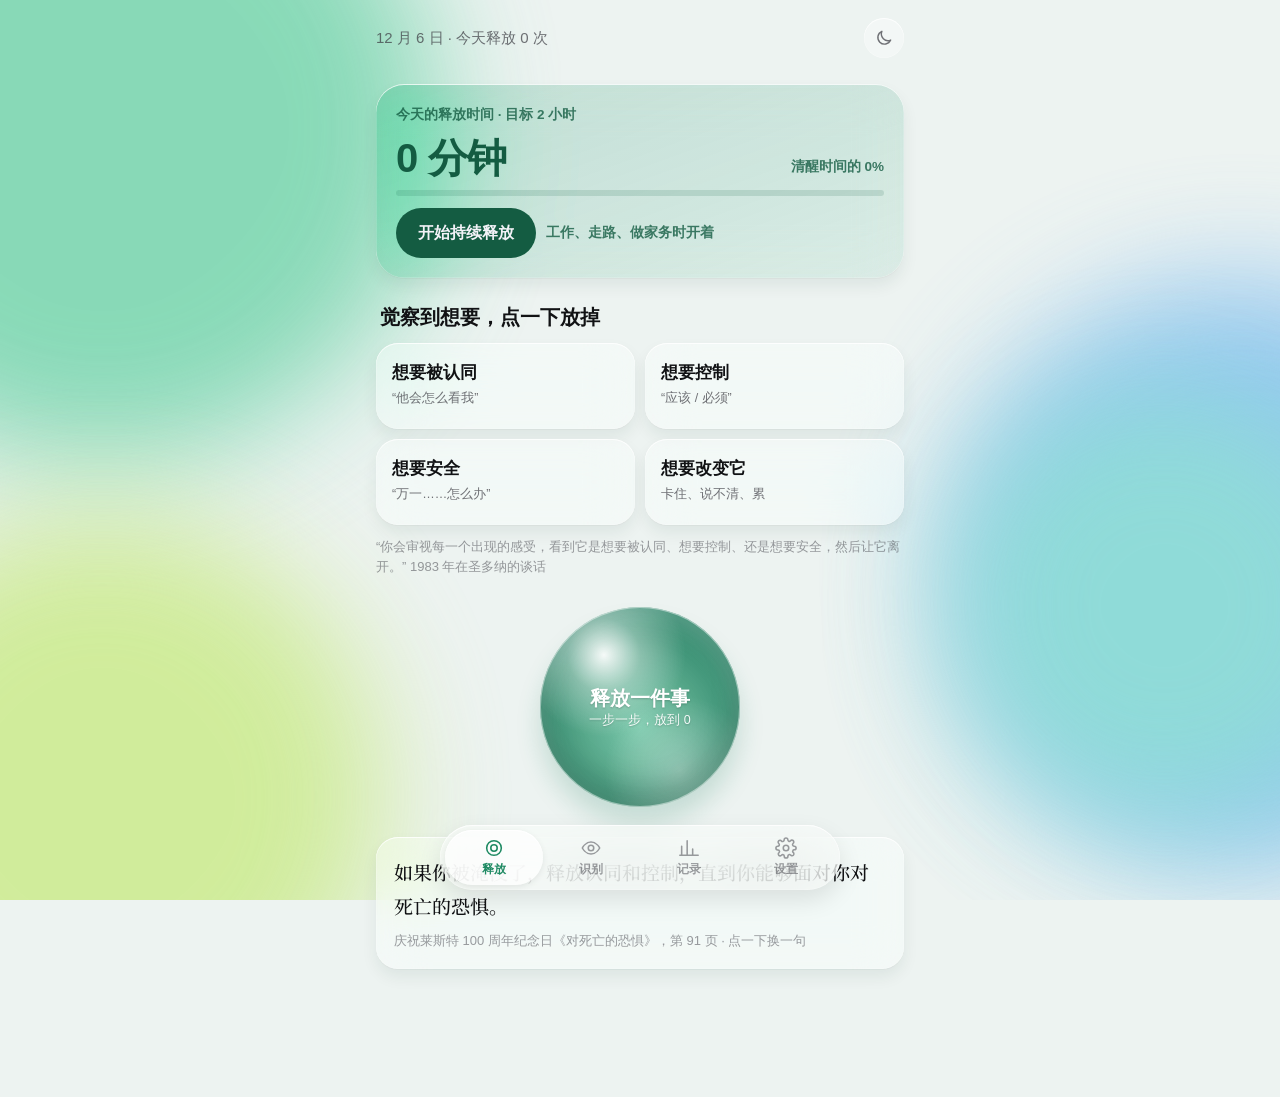
==== commit 3794a54c: "Release tool: frosted glass surfaces over a slow-moving colour backdrop Co-Authored-By: Claude Opus " ====
--- a/release-tool/index.html
+++ b/release-tool/index.html
@@ -230,9 +230,70 @@
 @keyframes tabin{from{opacity:0;transform:translateY(12px)}}
 @media (prefers-color-scheme: dark){:root:not([data-theme="light"]) .orbbtn .lbl{color:#03140d;text-shadow:none}}
 :root[data-theme="dark"] .orbbtn .lbl{color:#03140d;text-shadow:none}
+
+/* ===== glass layer: a soft living wallpaper behind, frosted translucent surfaces in front ===== */
+:root{--g:rgba(255,255,255,.42);--g-2:rgba(255,255,255,.34);--g-strong:rgba(250,252,251,.62);--edge:rgba(255,255,255,.75);--edge-2:rgba(255,255,255,.35);
+  --gshadow:0 1px 1px rgba(0,0,0,.03),0 8px 16px rgba(20,60,45,.07);--blur:blur(24px) saturate(185%);
+  --w0:#edf3f1;--w1:#6fd3a9;--w2:#7cbcf0;--w3:#c9ea86;--w4:#8fe0d2}
+@media (prefers-color-scheme: dark){:root:not([data-theme="light"]){--g:rgba(255,255,255,.075);--g-2:rgba(255,255,255,.06);--g-strong:rgba(18,22,21,.6);--edge:rgba(255,255,255,.16);--edge-2:rgba(255,255,255,.06);
+  --gshadow:0 1px 1px rgba(0,0,0,.3),0 8px 18px rgba(0,0,0,.35);--w0:#030605;--w1:#147a5c;--w2:#1b5690;--w3:#3d6b22;--w4:#0f6a66}}
+:root[data-theme="dark"]{--g:rgba(255,255,255,.075);--g-2:rgba(255,255,255,.06);--g-strong:rgba(18,22,21,.6);--edge:rgba(255,255,255,.16);--edge-2:rgba(255,255,255,.06);
+  --gshadow:0 1px 1px rgba(0,0,0,.3),0 8px 18px rgba(0,0,0,.35);--w0:#030605;--w1:#147a5c;--w2:#1b5690;--w3:#3d6b22;--w4:#0f6a66}
+html{background:var(--w0)}
+body{background:transparent!important}
+.amb{position:fixed;inset:0;z-index:-1;overflow:hidden;pointer-events:none;background:var(--w0)}
+.amb i{position:absolute;border-radius:50%;filter:blur(60px);opacity:.8;will-change:transform}
+@media (prefers-color-scheme: dark){:root:not([data-theme="light"]) .amb i{opacity:.55}}
+:root[data-theme="dark"] .amb i{opacity:.55}
+.amb i:nth-child(1){width:52vmax;height:52vmax;left:-18vmax;top:-16vmax;background:var(--w1);animation:drift1 38s ease-in-out infinite alternate}
+.amb i:nth-child(2){width:46vmax;height:46vmax;right:-20vmax;top:22vmax;background:var(--w2);animation:drift2 46s ease-in-out infinite alternate}
+.amb i:nth-child(3){width:44vmax;height:44vmax;left:-14vmax;bottom:-14vmax;background:var(--w3);animation:drift3 52s ease-in-out infinite alternate}
+.amb i:nth-child(4){width:34vmax;height:34vmax;right:-8vmax;bottom:6vmax;background:var(--w4);animation:drift1 60s ease-in-out infinite alternate-reverse}
+@keyframes drift1{to{transform:translate(12vmax,10vmax) scale(1.1)}}
+@keyframes drift2{to{transform:translate(-14vmax,12vmax) scale(.92)}}
+@keyframes drift3{to{transform:translate(10vmax,-12vmax) scale(1.08)}}
+body::before{background:transparent;-webkit-backdrop-filter:none;backdrop-filter:none}
+/* frosted surfaces */
+.card,.q,.meter,.wcard,.figs div,.list,.today,.seg,.ping,.fx-foot{
+  background:var(--g);-webkit-backdrop-filter:var(--blur);backdrop-filter:var(--blur);
+  box-shadow:inset 0 1px 0 var(--edge),inset 0 0 0 .5px var(--edge-2),var(--gshadow)}
+.today{background:linear-gradient(160deg,rgba(31,138,99,.20),rgba(31,138,99,.08));}
+.q.pop{background:var(--tint-fill)}
+.words button,.chip,.levels button,.fading span,.say span,.btn,.iconbtn,input[type=text],input[type=search],textarea,.ping .pq button{
+  background:var(--g-2);box-shadow:inset 0 1px 0 var(--edge),inset 0 0 0 .5px var(--edge-2)}
+input[type=text],input[type=search],textarea{-webkit-backdrop-filter:var(--blur);backdrop-filter:var(--blur)}
+.btn.solid{background:var(--label);color:var(--bg);box-shadow:0 6px 14px rgba(0,0,0,.14)}
+.btn.acc{background:var(--tint);color:var(--tint-ink);box-shadow:0 6px 14px rgba(31,138,99,.25)}
+.today .btn{background:var(--tile-ink);color:var(--bg);box-shadow:none}
+.today .btn.ghost{background:rgba(255,255,255,.35);color:var(--tile-ink);box-shadow:inset 0 1px 0 var(--edge)}
+.words button.sel,.chip.on,.levels button.on{box-shadow:0 4px 10px rgba(0,0,0,.12)}
+.words button.sel{background:var(--tint);color:var(--tint-ink)}
+.chip.on,.levels button.on{background:var(--label);color:var(--bg)}
+.words button.hit{background:var(--tint-fill)}
+.seg{background:var(--g-2)}
+.seg .thumb{background:rgba(255,255,255,.85);box-shadow:inset 0 1px 0 #fff,0 3px 8px rgba(0,0,0,.12)}
+.tabs{background:var(--g-strong);box-shadow:inset 0 1px 0 var(--edge),inset 0 0 0 .5px var(--edge-2),0 10px 24px rgba(0,0,0,.1)}
+.tabs .pill{background:rgba(255,255,255,.7);box-shadow:inset 0 1px 0 #fff,0 2px 6px rgba(0,0,0,.08)}
+.fx{background:var(--g-strong);-webkit-backdrop-filter:blur(40px) saturate(170%);backdrop-filter:blur(40px) saturate(170%)}
+.fx-foot{border-radius:26px 26px 0 0}
+.badge{background:rgba(31,138,99,.16)}
+.note{background:linear-gradient(160deg,rgba(31,138,99,.16),rgba(31,138,99,.06));-webkit-backdrop-filter:var(--blur);backdrop-filter:var(--blur);box-shadow:inset 0 1px 0 var(--edge)}
+.bar{background:rgba(120,120,128,.16)}
+/* glass orb: clearer body, bright rim, inner light */
+.orb{background:
+  radial-gradient(circle at 32% 24%,rgba(255,255,255,.95) 0,rgba(255,255,255,.35) 18%,rgba(255,255,255,0) 40%),
+  radial-gradient(circle at 70% 82%,rgba(255,255,255,.35),rgba(255,255,255,0) 35%),
+  radial-gradient(circle at 50% 60%,color-mix(in srgb,var(--orb-2) 80%,transparent),color-mix(in srgb,var(--orb-3) 92%,transparent) 76%);
+  box-shadow:inset 0 0 0 1px rgba(255,255,255,.45),inset 0 -18px 30px rgba(0,0,0,.14),inset 0 10px 24px rgba(255,255,255,.25),0 18px 24px rgba(23,121,90,.18)}
+@media (prefers-color-scheme: dark){:root:not([data-theme="light"]) .seg .thumb,:root:not([data-theme="light"]) .tabs .pill{background:rgba(255,255,255,.16);box-shadow:inset 0 1px 0 rgba(255,255,255,.18)}
+  :root:not([data-theme="light"]) .today .btn.ghost{background:rgba(255,255,255,.1)}}
+:root[data-theme="dark"] .seg .thumb,:root[data-theme="dark"] .tabs .pill{background:rgba(255,255,255,.16);box-shadow:inset 0 1px 0 rgba(255,255,255,.18)}
+:root[data-theme="dark"] .today .btn.ghost{background:rgba(255,255,255,.1)}
+@media (prefers-reduced-motion:reduce){.amb i{animation:none}}
 @media (prefers-reduced-motion:reduce){*{animation:none!important;transition:none!important}}
 </style>
 
+<div class="amb" aria-hidden="true"><i></i><i></i><i></i><i></i></div>
 <main id="main"></main>
 <div class="dock"><nav class="tabs" id="tabs" aria-label="主导航"></nav></div>
 <div id="layer"></div>
@@ -380,7 +441,7 @@
 document.addEventListener('click',e=>{const t=e.target.closest('button');if(t&&!t.disabled&&!t.dataset.h)hap('tick')},true);
 const isDark=()=>CFG.theme==='dark'||(CFG.theme==='auto'&&matchMedia('(prefers-color-scheme: dark)').matches);
 function applyTheme(){const r=document.documentElement;if(CFG.theme==='auto')r.removeAttribute('data-theme');else r.setAttribute('data-theme',CFG.theme);
-  let m=document.querySelector('meta[name=theme-color]');if(m)m.content=isDark()?'#000000':'#f2f2f7'}
+  let m=document.querySelector('meta[name=theme-color]');if(m)m.content=isDark()?'#040706':'#eaf2ef'}
 applyTheme();matchMedia('(prefers-color-scheme: dark)').addEventListener('change',()=>{applyTheme();if(!F)render()});
 
 /* ---------- motion helpers (skipped when the viewer prefers reduced motion) ---------- */
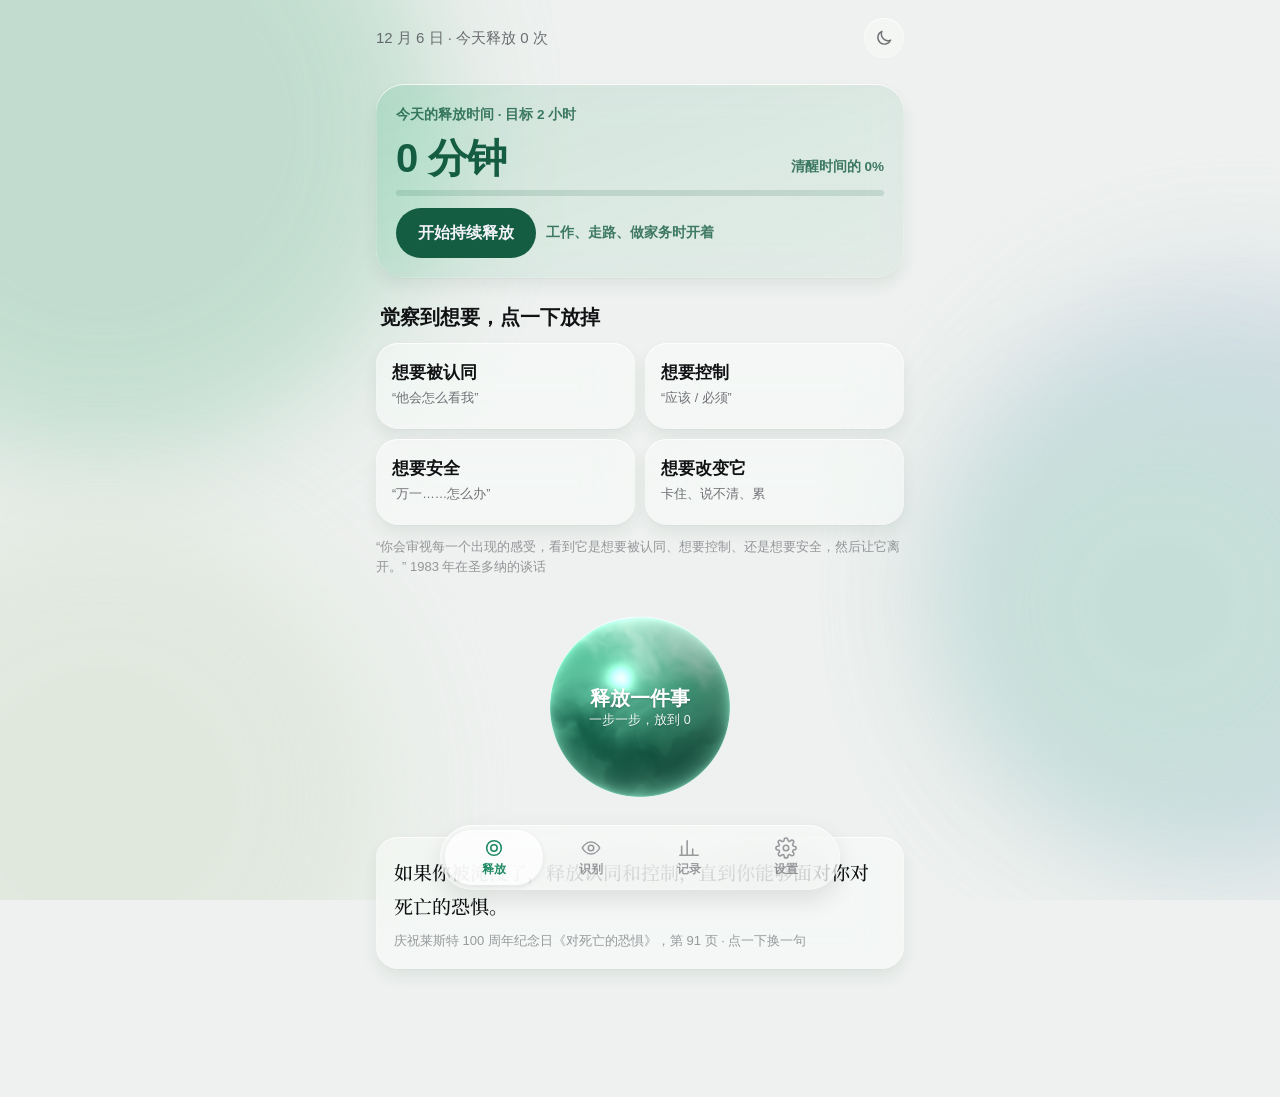
==== commit 25568b92: "Release tool: WebGL 3D orb with spring physics; calmer colours Co-Authored-By: Claude Opus 5.5 <nore" ====
--- a/release-tool/index.html
+++ b/release-tool/index.html
@@ -231,20 +231,26 @@
 @media (prefers-color-scheme: dark){:root:not([data-theme="light"]) .orbbtn .lbl{color:#03140d;text-shadow:none}}
 :root[data-theme="dark"] .orbbtn .lbl{color:#03140d;text-shadow:none}
 
+/* 3D orb */
+.orb3d{position:absolute;inset:0;display:block}
+.orbgl{position:absolute;inset:-6%;width:112%;height:112%;display:block}
+.orbbtn{transition:none}
+.orbbtn.tap.down{transform:none;opacity:1}
+.ball{width:240px;height:240px;transition:none;opacity:1}
 /* ===== glass layer: a soft living wallpaper behind, frosted translucent surfaces in front ===== */
 :root{--g:rgba(255,255,255,.42);--g-2:rgba(255,255,255,.34);--g-strong:rgba(250,252,251,.62);--edge:rgba(255,255,255,.75);--edge-2:rgba(255,255,255,.35);
   --gshadow:0 1px 1px rgba(0,0,0,.03),0 8px 16px rgba(20,60,45,.07);--blur:blur(24px) saturate(185%);
-  --w0:#edf3f1;--w1:#6fd3a9;--w2:#7cbcf0;--w3:#c9ea86;--w4:#8fe0d2}
+  --w0:#eef1ef;--w1:#b7d9c8;--w2:#c6d6df;--w3:#dde6da;--w4:#c4e0d6}
 @media (prefers-color-scheme: dark){:root:not([data-theme="light"]){--g:rgba(255,255,255,.075);--g-2:rgba(255,255,255,.06);--g-strong:rgba(18,22,21,.6);--edge:rgba(255,255,255,.16);--edge-2:rgba(255,255,255,.06);
-  --gshadow:0 1px 1px rgba(0,0,0,.3),0 8px 18px rgba(0,0,0,.35);--w0:#030605;--w1:#147a5c;--w2:#1b5690;--w3:#3d6b22;--w4:#0f6a66}}
+  --gshadow:0 1px 1px rgba(0,0,0,.3),0 8px 18px rgba(0,0,0,.35);--w0:#050807;--w1:#0f3b2f;--w2:#132634;--w3:#16231a;--w4:#0f302d}}
 :root[data-theme="dark"]{--g:rgba(255,255,255,.075);--g-2:rgba(255,255,255,.06);--g-strong:rgba(18,22,21,.6);--edge:rgba(255,255,255,.16);--edge-2:rgba(255,255,255,.06);
-  --gshadow:0 1px 1px rgba(0,0,0,.3),0 8px 18px rgba(0,0,0,.35);--w0:#030605;--w1:#147a5c;--w2:#1b5690;--w3:#3d6b22;--w4:#0f6a66}
+  --gshadow:0 1px 1px rgba(0,0,0,.3),0 8px 18px rgba(0,0,0,.35);--w0:#050807;--w1:#0f3b2f;--w2:#132634;--w3:#16231a;--w4:#0f302d}
 html{background:var(--w0)}
 body{background:transparent!important}
 .amb{position:fixed;inset:0;z-index:-1;overflow:hidden;pointer-events:none;background:var(--w0)}
 .amb i{position:absolute;border-radius:50%;filter:blur(60px);opacity:.8;will-change:transform}
-@media (prefers-color-scheme: dark){:root:not([data-theme="light"]) .amb i{opacity:.55}}
-:root[data-theme="dark"] .amb i{opacity:.55}
+@media (prefers-color-scheme: dark){:root:not([data-theme="light"]) .amb i{opacity:.38}}
+:root[data-theme="dark"] .amb i{opacity:.38}
 .amb i:nth-child(1){width:52vmax;height:52vmax;left:-18vmax;top:-16vmax;background:var(--w1);animation:drift1 38s ease-in-out infinite alternate}
 .amb i:nth-child(2){width:46vmax;height:46vmax;right:-20vmax;top:22vmax;background:var(--w2);animation:drift2 46s ease-in-out infinite alternate}
 .amb i:nth-child(3){width:44vmax;height:44vmax;left:-14vmax;bottom:-14vmax;background:var(--w3);animation:drift3 52s ease-in-out infinite alternate}
@@ -257,7 +263,7 @@
 .card,.q,.meter,.wcard,.figs div,.list,.today,.seg,.ping,.fx-foot{
   background:var(--g);-webkit-backdrop-filter:var(--blur);backdrop-filter:var(--blur);
   box-shadow:inset 0 1px 0 var(--edge),inset 0 0 0 .5px var(--edge-2),var(--gshadow)}
-.today{background:linear-gradient(160deg,rgba(31,138,99,.20),rgba(31,138,99,.08));}
+.today{background:linear-gradient(160deg,rgba(31,138,99,.12),rgba(31,138,99,.05));}
 .q.pop{background:var(--tint-fill)}
 .words button,.chip,.levels button,.fading span,.say span,.btn,.iconbtn,input[type=text],input[type=search],textarea,.ping .pq button{
   background:var(--g-2);box-shadow:inset 0 1px 0 var(--edge),inset 0 0 0 .5px var(--edge-2)}
@@ -383,7 +389,7 @@
   <section class="sect"><h2>觉察到想要，点一下放掉</h2>
     <div class="quick">${QUICK.map(x=>`<button class="q" data-q="${x.k}"><b>${x.k}</b><small>${x.s}</small><span class="n" data-n="${x.k}">${qt[x.k]||''}</span></button>`).join('')}</div>
     <p class="cap">“你会审视每一个出现的感受，看到它是想要被认同、想要控制、还是想要安全，然后让它离开。” 1983 年在圣多纳的谈话</p></section>
-  <div class="orbbox"><button class="orbbtn" id="open" aria-label="一步一步释放一件事"><span class="orb breathe"></span><span class="lbl">释放一件事<small>一步一步，放到 0</small></span></button></div>
+  <div class="orbbox"><button class="orbbtn" id="open" aria-label="一步一步释放一件事"><span class="orb3d" data-scale=".92"></span><span class="lbl">释放一件事<small>一步一步，放到 0</small></span></button></div>
   ${q?`<button class="card" id="nextq" style="text-align:left;display:flex;flex-direction:column;gap:8px"><p class="quote">${esc(q.q)}</p><span class="cap">${qsrc(q)} · 点一下换一句</span></button>`:''}`};
 
 V.know=()=>`<h1>识别</h1><p class="meta">感受升起时，先说出它是什么，再看它底下是哪一个想要。</p>
@@ -491,7 +497,7 @@
     const word=F.rounds===0?(F.cur==='change'?'不管它是什么，<br>让“想要改变它”的那股劲离开。':`感受这份${curName()}。<br>允许它完全浮现上来，<br>然后让它离开。`):(F.rounds<3?'还有剩下的吗？<br>有的话，再放一次。':'像波浪一样，浮现，离开，<br>直到波浪停止。');
     const deep=!F.deep&&F.rounds>=3&&(F.wants['想要被认同']||F.wants['想要控制'])&&F.cur!==2;
     b=`${F.sel.length?`<div class="fading" id="fading" style="--fo:${Math.max(.2,1-F.rounds*.16)};--fb:${Math.min(3,F.rounds*.5)}px">${F.sel.map(s=>`<span>${esc(s.w)}</span>`).join('')}</div>`:''}
-      <div class="stage"><div class="ball" id="ball" style="--s:${sz}px;--o:${op}"><span class="orb breathe"></span></div><p class="say-big" id="words">${word}</p>
+      <div class="stage"><div class="ball" id="ball"><span class="orb3d" data-scale="${(sz/240).toFixed(3)}" data-alpha="${op}"></span></div><p class="say-big" id="words">${word}</p>
       <p class="cap" id="tally">${Object.entries(F.wants).map(([k,n])=>k+' ×'+n).join(' · ')||'还没放下'}</p>
       <div class="row" style="justify-content:center"><button class="btn sm" id="other">底下还有别的想要</button><button class="btn sm" id="stuck">卡住了</button></div></div>
       ${deep?`<div class="note pop-in"><p>当你释放了那些，在它们底端的“对死亡的恐惧”，就会自然地、明显可察觉地浮现出来，给你去释放。</p><p class="cap" style="margin:4px 0 10px">The Way《Lesson 1》</p><button class="btn sm" id="deep">往下看一层：想要安全</button></div>`:''}`;
@@ -503,15 +509,15 @@
     <div class="levels">${[...CAP.slice().reverse().map(x=>[x.k,1]),...FEEL.slice().reverse().map(x=>[x.k,0])].map(([k,c])=>`<button class="${c?'cap-l':''} ${F.state===k?'on':''}" data-state="${k}">${k}</button>`).join('')}</div>`;
     f=`<button class="btn" id="back3">再放一轮</button><button class="btn solid" id="save">完成</button>`}
   if(F.step===5){const s=F.saved,d=s.before-s.after;h=d>0?`轻了 ${d} 分`:'记下来了';
-    b=`<div class="stage"><div class="ball settle" id="ball" style="--s:${Math.max(56,130-d*9)}px"><span class="orb"></span></div><p class="done-num"><span id="from">${s.before}</span> → <span id="to">${s.before}</span></p>
+    b=`<div class="stage"><div class="ball" id="ball" style="width:180px;height:180px"><span class="orb3d" data-scale="1"></span></div><p class="done-num"><span id="from">${s.before}</span> → <span id="to">${s.before}</span></p>
       <p class="meta" style="text-align:center">${esc(s.word||'')}${s.topic?' · '+esc(s.topic):''}${s.state?' → '+esc(s.state):''}</p><p class="cap" style="text-align:center">放下了 ${s.rounds} 次：${Object.entries(s.wants).map(([k,n])=>k+' ×'+n).join('、')}</p></div>
       <div class="note">“从现在开始，任何你想要的东西，都通过释放来得到它。” <span class="cap">The Way《Lesson 1》</span></div>`;
     f=`<button class="btn" id="again">再释放一件事</button><button class="btn solid" id="close2">回到主页</button>`}
   $('#segs').innerHTML=[1,2,3,4].map(k=>`<i class="${k<=st||F.step===5?'on':''}"></i>`).join('');
   $('#stepname').textContent=['','看见','辨认','放下','回看','完成'][F.step];
   const body=$('#fxbody');body.innerHTML=`<div class="fx-in ${F.dir>0?'fwd':'back'}"><h1>${h}</h1>${b}</div>`;body.scrollTop=0;
-  $('#fxfoot').innerHTML=f;bindF();
-  if(F.step===5){setTimeout(()=>{countTo($('#to'),F.saved.before,F.saved.after);wave($('#ball'),3,1.4)},250)}}
+  $('#fxfoot').innerHTML=f;bindF();mountOrbs($('#fxbody'));
+  if(F.step===5){const d=F.saved.before-F.saved.after,o=orbOf('#ball');if(o){o.s=1.15;o.setTarget(Math.max(.4,1-d*.07));o.pulse(.8)}setTimeout(()=>{countTo($('#to'),F.saved.before,F.saved.after);wave($('#ball'),2,1)},250)}}
 function go(s){F.dir=s>=F.step?1:-1;F.step=s;paintF()}
 function bindF(){const on=(id,fn)=>{const e=$(id);if(e)e.onclick=fn};
   on('#close2',closeFlow);on('#again',()=>openFlow());
@@ -526,9 +532,9 @@
   $$('[data-step]').forEach(b=>b.onclick=()=>go(+b.dataset.step));
   $$('[data-want]').forEach(b=>b.onclick=()=>{F.cur=b.dataset.want==='change'?'change':+b.dataset.want;go(3)});
   on('#let',()=>{hap('release');F.rounds++;const k=curName();F.wants[k]=(F.wants[k]||0)+1;touch();save();chime(true);
-    const o=$('#ball');wave(o,2,1);motes(o,10);
+    const o=$('#ball');wave(o,2,.75);motes(o,10);
     if(F.rounds===3&&!F.deep&&(F.wants['想要被认同']||F.wants['想要控制'])){setTimeout(()=>{F.dir=0;paintF()},450);return}
-    o.style.setProperty('--s',Math.max(64,220-F.rounds*28)+'px');o.style.setProperty('--o',Math.max(.32,1-F.rounds*.09));
+    const ob=orbOf('#ball');if(ob){ob.pulse(1);ob.setTarget(Math.max(64,220-F.rounds*28)/240,Math.max(.4,1-F.rounds*.08))}
     const fa=$('#fading');if(fa){fa.style.setProperty('--fo',Math.max(.2,1-F.rounds*.16));fa.style.setProperty('--fb',Math.min(3,F.rounds*.5)+'px')}
     const wd=$('#words');wd.classList.remove('fadeswap');void wd.offsetWidth;wd.classList.add('fadeswap');
     wd.innerHTML=F.rounds<3?'还有剩下的吗？<br>有的话，再放一次。':'像波浪一样，浮现，离开，<br>直到波浪停止。';
@@ -555,9 +561,71 @@
   const c=$('#clock');if(c){c.textContent=clock(now-SESS.start);const ms=msToday();$('#todayms').textContent=fmt(ms);$('#gbar').style.width=Math.min(100,ms/(CFG.goal*36e5)*100)+'%';$('#awake').textContent=`清醒时间的 ${Math.round(ms/(CFG.awake*36e5)*100)}%`}
   if(CFG.every&&now-SESS.ping>=CFG.every*60000){SESS.ping=now;save();ping()}},1000);
 
+
+/* ---------- 3D orb: a WebGL sphere with liquid interior, driven by spring physics ---------- */
+const ORB_VS='attribute vec2 a;varying vec2 v;void main(){v=a;gl_Position=vec4(a,0.,1.);}';
+const ORB_FS=`precision mediump float;varying vec2 v;
+uniform float t,s,q,e,dk,al,aa;uniform vec2 L;
+float h(vec2 p){return fract(sin(dot(p,vec2(127.1,311.7)))*43758.5453);}
+float n(vec2 p){vec2 i=floor(p),f=fract(p);f=f*f*(3.-2.*f);return mix(mix(h(i),h(i+vec2(1.,0.)),f.x),mix(h(i+vec2(0.,1.)),h(i+1.),f.x),f.y);}
+float fbm(vec2 p){float a=.5,r=0.;for(int i=0;i<4;i++){r+=a*n(p);p*=2.03;a*=.5;}return r;}
+void main(){
+  vec2 p=v/(s*.9);p.x/=1.+q;p.y/=1.-q*.9;
+  float r=length(p);float A=1.-smoothstep(1.-aa,1.,r);if(A<=0.)discard;
+  float z=sqrt(max(0.,1.-r*r));vec3 N=normalize(vec3(p,z));
+  vec2 fp=p*1.5+vec2(t*.04,-t*.055);float f=fbm(fp+fbm(fp*1.3+t*(.03+e*.25))*1.6+e*.6);
+  N=normalize(N+vec3((f-.5)*.22*(.5+e),(fbm(fp.yx+3.1)-.5)*.22*(.5+e),0.));
+  vec3 deep=mix(vec3(.07,.40,.30),vec3(.10,.46,.36),dk),mid=mix(vec3(.30,.70,.56),vec3(.32,.78,.62),dk),lite=mix(vec3(.80,.94,.88),vec3(.70,.95,.85),dk);
+  float g=clamp(p.y*.55+.5+(f-.5)*.7,0.,1.);
+  vec3 base=mix(deep,mid,smoothstep(0.,.55,g));base=mix(base,lite,smoothstep(.55,1.,g)*.75);
+  vec3 Ld=normalize(vec3(L,1.1));
+  float dif=.62+.38*max(dot(N,Ld),0.);
+  vec3 H=normalize(Ld+vec3(0.,0.,1.));
+  float sp=pow(max(dot(N,H),0.),70.)*.55+pow(max(dot(N,H),0.),9.)*.12;
+  float fr=pow(1.-z,2.6);
+  vec3 col=base*dif+vec3(1.)*sp+mix(vec3(.82,1.,.93),vec3(.6,1.,.86),dk)*fr*.5;
+  col+=vec3(.75,1.,.9)*pow(clamp(-p.y*.9+.1,0.,1.),3.)*.18*(1.-z*.4);
+  col+=vec3(1.)*smoothstep(.985,1.,r)*.25;
+  gl_FragColor=vec4(col*A*al,A*al);
+}`;
+const ORBS=new Set();let orbRAF=0,orbLast=0;
+function makeOrb(host){
+  const cv=document.createElement('canvas');cv.className='orbgl';host.appendChild(cv);
+  const gl=cv.getContext('webgl',{premultipliedAlpha:true,alpha:true,antialias:true});
+  if(!gl){cv.remove();const sp=document.createElement('span');sp.className='orb breathe';host.appendChild(sp);return null}
+  const sh=(type,src)=>{const o=gl.createShader(type);gl.shaderSource(o,src);gl.compileShader(o);return o};
+  const pr=gl.createProgram();gl.attachShader(pr,sh(gl.VERTEX_SHADER,ORB_VS));gl.attachShader(pr,sh(gl.FRAGMENT_SHADER,ORB_FS));gl.linkProgram(pr);
+  if(!gl.getProgramParameter(pr,gl.LINK_STATUS)){cv.remove();const sp=document.createElement('span');sp.className='orb breathe';host.appendChild(sp);return null}
+  gl.useProgram(pr);const b=gl.createBuffer();gl.bindBuffer(gl.ARRAY_BUFFER,b);gl.bufferData(gl.ARRAY_BUFFER,new Float32Array([-1,-1,1,-1,-1,1,1,1]),gl.STATIC_DRAW);
+  const loc=gl.getAttribLocation(pr,'a');gl.enableVertexAttribArray(loc);gl.vertexAttribPointer(loc,2,gl.FLOAT,false,0,0);
+  gl.enable(gl.BLEND);gl.blendFunc(gl.ONE,gl.ONE_MINUS_SRC_ALPHA);
+  const U={};['t','s','q','e','dk','al','aa','L'].forEach(k=>U[k]=gl.getUniformLocation(pr,k));
+  const o={host,cv,gl,U,s:+(host.dataset.scale||1)*.85,vs:0,target:+(host.dataset.scale||1),q:0,vq:0,e:0,al:0,alT:+(host.dataset.alpha||1),lx:-.7,ly:.85,lxT:-.7,lyT:.85,born:performance.now()/1000,breath:host.dataset.still?0:1,
+    setTarget(x,a){o.target=x;if(a!=null)o.alT=a},
+    pulse(k){if(CALM)return;o.vq+=(k||1)*2.4;o.e=Math.min(1.4,o.e+(k||1))},
+    press(){if(CALM)return;o.vq-=.9;o.vs-=.35}};
+  const rs=()=>{const d=Math.min(2,devicePixelRatio||1),w=Math.max(1,Math.round(cv.clientWidth*d)),h=Math.max(1,Math.round(cv.clientHeight*d));if(cv.width!==w||cv.height!==h){cv.width=w;cv.height=h}};rs();o.rs=rs;
+  const mv=e=>{const r=cv.getBoundingClientRect();o.lxT=((e.clientX-r.left)/r.width-.5)*1.6;o.lyT=-((e.clientY-r.top)/r.height-.5)*1.6};
+  host.addEventListener('pointermove',mv,{passive:true});host.addEventListener('pointerdown',e=>{mv(e);o.press()},{passive:true});
+  host.addEventListener('pointerleave',()=>{o.lxT=-.7;o.lyT=.85},{passive:true});
+  host._orb=o;ORBS.add(o);if(!orbRAF)orbRAF=requestAnimationFrame(orbTick);return o}
+function orbTick(now){now/=1000;const dt=Math.min(.05,orbLast?now-orbLast:.016);orbLast=now;const dk=isDark()?1:0;
+  for(const o of ORBS){if(!o.cv.isConnected){ORBS.delete(o);try{o.gl.getExtension('WEBGL_lose_context')?.loseContext()}catch(e){}continue}
+    const t=now-o.born,br=CALM?1:1+.022*Math.sin(t*.9)*o.breath;
+    o.vs+=(70*(o.target*br-o.s)-11*o.vs)*dt;o.s+=o.vs*dt;
+    o.vq+=(-210*o.q-8*o.vq)*dt;o.q+=o.vq*dt;o.q=Math.max(-.25,Math.min(.25,o.q));
+    o.e*=Math.exp(-dt*1.3);o.al+=(o.alT-o.al)*Math.min(1,dt*4);
+    o.lx+=(o.lxT-o.lx)*Math.min(1,dt*5);o.ly+=(o.lyT-o.ly)*Math.min(1,dt*5);
+    o.rs();const g=o.gl,U=o.U;g.viewport(0,0,o.cv.width,o.cv.height);g.clearColor(0,0,0,0);g.clear(g.COLOR_BUFFER_BIT);
+    g.uniform1f(U.t,CALM?0:t);g.uniform1f(U.s,o.s);g.uniform1f(U.q,o.q);g.uniform1f(U.e,o.e);g.uniform1f(U.dk,dk);g.uniform1f(U.al,o.al);
+    g.uniform1f(U.aa,3/Math.max(40,o.cv.width*o.s*.9));g.uniform2f(U.L,o.lx,o.ly);g.drawArrays(g.TRIANGLE_STRIP,0,4)}
+  orbRAF=ORBS.size?requestAnimationFrame(orbTick):0;if(!orbRAF)orbLast=0}
+function mountOrbs(root){(root||document).querySelectorAll('.orb3d:not(.on)').forEach(h=>{h.classList.add('on');makeOrb(h)})}
+const orbOf=sel=>{const h=$(sel);return h&&(h._orb||(h.querySelector('.orb3d')||{})._orb)};
+
 /* ---------- render ---------- */
 function render(anim){
-  const m=$('#main');m.innerHTML=V[TAB]();m.classList.remove('tabin');if(anim===true&&!CALM){void m.offsetWidth;m.classList.add('tabin')}
+  const m=$('#main');m.innerHTML=V[TAB]();mountOrbs(m);m.classList.remove('tabin');if(anim===true&&!CALM){void m.offsetWidth;m.classList.add('tabin')}
   const ti=TABS.findIndex(x=>x[0]===TAB);$('#tabs').innerHTML=`<span class="pill" style="width:calc((100% - 10px)/${TABS.length});transform:translateX(${ti*100}%)"></span>`+TABS.map(([k,t,i])=>`<button data-tab="${k}" data-h="1" class="${TAB===k?'on':''}" aria-current="${TAB===k}">${icon(i)}<span>${t}</span></button>`).join('');
   $$('[data-tab]').forEach(b=>b.onclick=()=>{if(TAB===b.dataset.tab)return;hap('tick');const ni=TABS.findIndex(x=>x[0]===b.dataset.tab);$('#tabs .pill').style.transform=`translateX(${ni*100}%)`;TAB=b.dataset.tab;setTimeout(()=>{render(true);scrollTo(0,0)},CALM?0:120)});
   const on=(id,fn)=>{const e=$(id);if(e)e.onclick=fn};
@@ -565,8 +633,8 @@
   $$('[data-set]').forEach(b=>b.onclick=()=>{const k=b.dataset.set,raw=b.dataset.v,v=isNaN(+raw)?raw:+raw;CFG[k]=v;save();if(k==='theme')applyTheme();
     const sg=b.closest('.seg');if(sg){const opts=[...sg.querySelectorAll('button')],ix=opts.indexOf(b);sg.querySelector('.thumb').style.transform=`translateX(${ix*100}%)`;opts.forEach(x=>x.classList.toggle('on',x===b));setTimeout(render,260)}else render()});
   on('#haptic',()=>{CFG.haptic=!CFG.haptic;save();const e=$('#haptic');e.classList.toggle('on',CFG.haptic);e.setAttribute('aria-checked',CFG.haptic);if(CFG.haptic)hap('tap')});
-  on('#start',()=>{hap('tap');startSess();render();wave($('.today'),1,.5)});on('#stop',()=>{stopSess();render()});on('#open',()=>{wave($('#open'),2,1);setTimeout(()=>openFlow(),CALM?0:160)});
-  $$('[data-q]').forEach(b=>b.onclick=()=>{quick(b.dataset.q);b.classList.add('pop');setTimeout(()=>b.classList.remove('pop'),350);const n=b.querySelector('[data-n]');n.textContent=quickToday()[b.dataset.q];bump(n);plus(b);wave(b,1,.7);motes($('#open'),5);
+  on('#start',()=>{hap('tap');startSess();render();wave($('.today'),1,.5)});on('#stop',()=>{stopSess();render()});on('#open',()=>{const ho=orbOf('#open');if(ho)ho.pulse(.8);wave($('#open'),1,.8);setTimeout(()=>openFlow(),CALM?0:220)});
+  $$('[data-q]').forEach(b=>b.onclick=()=>{quick(b.dataset.q);b.classList.add('pop');setTimeout(()=>b.classList.remove('pop'),350);const n=b.querySelector('[data-n]');n.textContent=quickToday()[b.dataset.q];bump(n);plus(b);wave(b,1,.7);motes($('#open'),5);const ho=orbOf('#open');if(ho)ho.pulse(.6);
     const t=$('.top .meta');if(t)t.textContent=t.textContent.replace(/今天释放 \d+ 次/,`今天释放 ${nToday()} 次`)});
   let qi=0;on('#nextq',()=>{if(!QUOTES.length)return;qi=(qi+1+Math.floor(Math.random()*QUOTES.length))%QUOTES.length;const q=QUOTES[qi];$('#nextq').innerHTML=`<p class="quote">${esc(q.q)}</p><span class="cap">${qsrc(q)} · 点一下换一句</span>`});
   $$('[data-go]').forEach(b=>b.onclick=()=>openFlow({sel:[{w:b.dataset.w,l:+b.dataset.go}]}));
